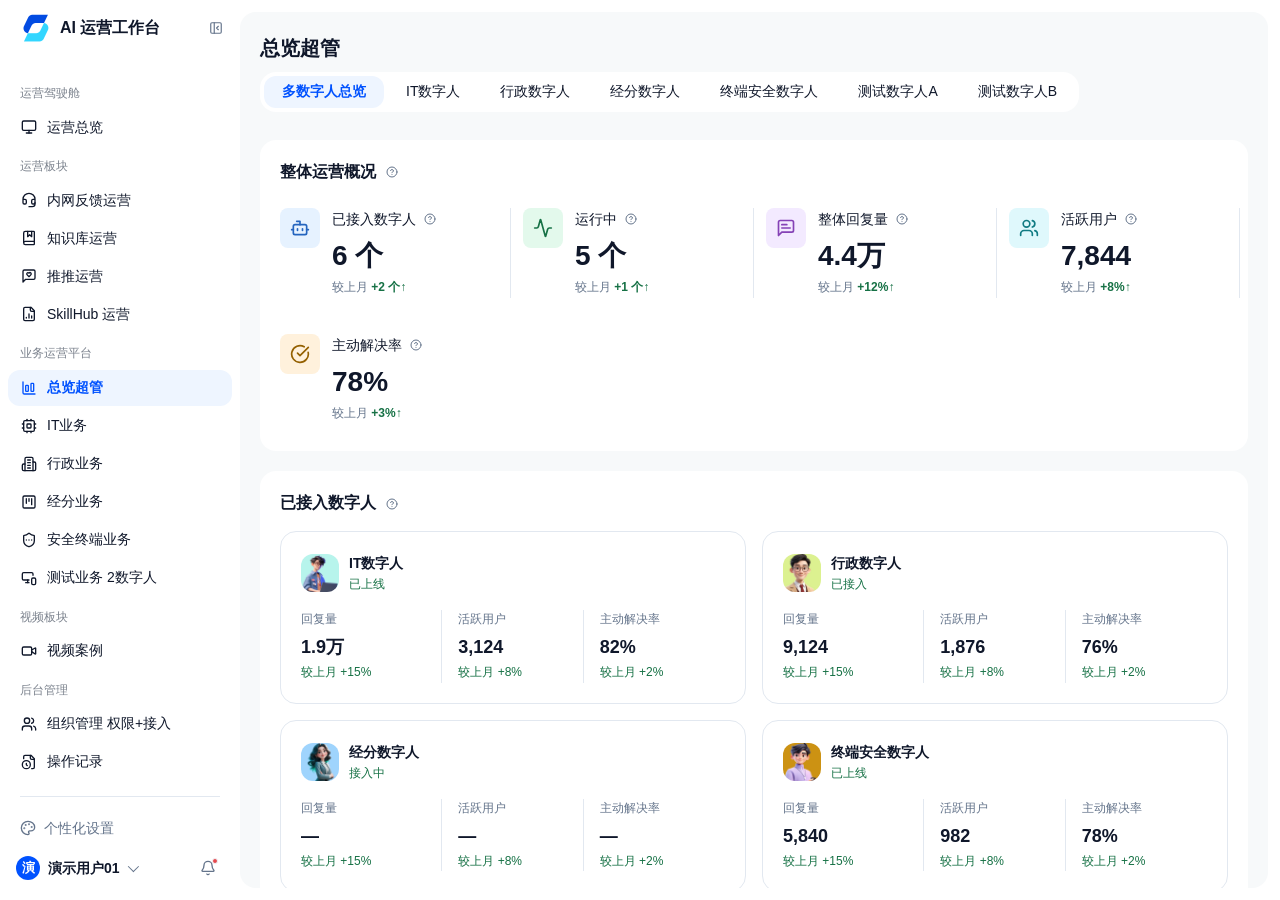
==== index.html @ 45ab61c3 "Refine bot tab spacing" ====
<!DOCTYPE html>
<html lang="zh-CN">
<head>
<meta charset="UTF-8">
<meta name="viewport" content="width=device-width, initial-scale=1.0">
<link rel="icon" href="data:,">
<script src="./personalization-state.js?v=20260917-public-defaults-v2"></script>
<title>数字人运营平台 · 业务开放版原型 v3</title>
<script src="./chart.umd.min.js"></script>

<style>
:root{
  --bg:#f5f7fb; --surface:#ffffff; --surface-soft:#f8fafc; --table-header-bg:#f1f5f9;
  --border:#e7ebf2; --border-strong:#d3dae6;
  --text:#0f1c33; --muted:#57647c; --faint:#93a0b4;
  --blue:#1f5fe8; --blue-deep:#174fd1; --blue-soft:#e9effd;
  --green:#0e8f58; --bad:#c93030; --amber:#c77d0a;
  --new:#7c3aed; --new-soft:#f1ebfd;
  --grad:linear-gradient(135deg,#1f5fe8 0%,#7c3aed 100%);
  --grad-deep:linear-gradient(135deg,#174fd1 0%,#682fd4 100%);
  --shadow:0 1px 2px rgba(15,28,51,.04),0 6px 20px rgba(15,28,51,.06),0 18px 44px -14px rgba(15,28,51,.10);
  --shadow-soft:0 1px 2px rgba(15,28,51,.03),0 3px 12px rgba(15,28,51,.05);
}
*{box-sizing:border-box;margin:0;padding:0}
body{background:linear-gradient(180deg,#f8fafd 0%,var(--bg) 240px);background-attachment:fixed;color:var(--text);font-family:Inter,"PingFang SC","Microsoft YaHei",system-ui,sans-serif;font-size:15px;-webkit-font-smoothing:antialiased;text-rendering:optimizeLegibility}
.wrap{display:grid;grid-template-columns:236px 1fr;gap:14px;height:100vh;padding:14px;overflow:hidden}
.col-left{display:flex;flex-direction:column;gap:12px;height:100%;overflow-y:auto}
.col-main{height:100%;overflow-y:auto;padding-right:4px}
.main-shell{min-height:100%;background:#fff;padding:12px}

/* 品牌 */
.brand{height:36px;display:flex;align-items:center;gap:10px;padding:0 12px;background:var(--surface);border:1px solid var(--border);border-radius:10px;box-shadow:var(--shadow-soft)}
.logo{width:32px;height:32px;border:0;border-radius:0;background:transparent;color:inherit;display:flex;align-items:center;justify-content:center;font-weight:800;font-size:16px;flex:none;box-shadow:none}
.logo img{display:block;width:28px;height:28px;object-fit:contain;border-radius:0}
.brand b{display:block;font-size:18px;letter-spacing:-0.01em}
.brand span{display:block;font-size:13px;color:var(--muted)}
.badge{display:inline-block;margin-left:8px;font-size:11px;padding:2px 8px;border-radius:20px;background:var(--blue-soft);color:var(--blue);font-weight:700;vertical-align:2px}
.badge.new{background:var(--new-soft);color:var(--new)}

/* 当前用户条 */
.user-box{background:var(--surface);border:1px solid var(--border);border-radius:16px;padding:12px 16px;box-shadow:var(--shadow-soft)}
.user-box .lb{font-size:12px;color:var(--muted);letter-spacing:.06em;margin-bottom:6px;font-weight:700}
.user-line{display:flex;align-items:center;gap:8px}
.u-avatar{width:30px;height:30px;border-radius:50%;background:var(--blue);color:#fff;display:flex;align-items:center;justify-content:center;font-size:13px;font-weight:700;flex:none}
.u-name{font-weight:700;font-size:14px}
.u-role{font-size:11px;color:var(--muted)}
.btn{display:inline-flex;align-items:center;justify-content:center;padding:7px 14px;border:1px solid var(--border-strong);border-radius:9px;background:var(--surface);color:var(--text);font-family:inherit;font-size:13px;cursor:pointer;transition:.15s;gap:6px;box-shadow:0 1px 2px rgba(15,28,51,.03)}
.btn:hover{border-color:var(--blue);color:var(--blue);box-shadow:0 2px 6px rgba(31,95,232,.10)}
.btn.primary{background:var(--grad);border-color:transparent;color:#fff;box-shadow:0 2px 8px rgba(31,95,232,.28)}
.btn.primary:hover{background:var(--grad-deep);color:#fff;box-shadow:0 4px 14px rgba(31,95,232,.35);transform:translateY(-1px)}
.btn.primary > svg,.btn.newbtn > svg{width:14px;height:14px;stroke-width:2;flex:none}
.btn.sm{padding:4px 10px;font-size:12px}
.btn.ghost{border-style:dashed}
.btn.newbtn{background:var(--new);border-color:var(--new);color:#fff;box-shadow:0 2px 8px rgba(124,58,237,.25)}
.btn.newbtn:hover{background:#682fd4;color:#fff;box-shadow:0 4px 14px rgba(124,58,237,.32);transform:translateY(-1px)}
.seg{display:inline-flex;border:1px solid var(--border-strong);border-radius:8px;overflow:hidden}
.seg .seg-btn{padding:6px 14px;border:none;background:var(--surface);color:var(--muted);font-size:13px;cursor:pointer;border-right:1px solid var(--border-strong)}
.seg .seg-btn:last-child{border-right:none}
.seg .seg-btn.active{background:var(--blue);color:#fff;font-weight:600}

/* 导航 */
.nav-panel{flex:1;background:var(--surface);border:1px solid var(--border);border-radius:16px;padding:8px;box-shadow:var(--shadow-soft)}
.nav-sec{font-size:12px;font-weight:700;letter-spacing:.08em;color:var(--muted);margin:12px 0 6px;padding:0 12px;display:flex;align-items:center;justify-content:space-between}
.nav-sec .old-tag{font-size:10px;color:var(--faint);font-weight:400}
.nav-item{display:flex;align-items:center;gap:10px;padding:9px 12px;border:1px solid transparent;border-radius:10px;cursor:pointer;font-family:inherit;color:var(--text);font-size:14px;transition:.15s;width:100%;text-align:left;background:transparent;position:relative}
.nav-item:hover{border-color:var(--blue);background:var(--surface-soft)}
.nav-item.active{background:var(--blue-soft);border-color:var(--blue);color:var(--blue);font-weight:700;box-shadow:inset 0 0 0 1px rgba(31,95,232,.12)}
.nav-item.active::before{content:'';position:absolute;left:-1px;top:8px;bottom:8px;width:3px;border-radius:3px;background:var(--grad)}
.nav-item .dot{width:8px;height:8px;border-radius:50%;background:var(--border-strong);flex:none}
.nav-item.active .dot{background:var(--blue)}
.nav-item.new-item{color:var(--new)}
.nav-item.new-item .dot{background:var(--new-soft);border:1.5px solid var(--new)}
.nav-item.new-item.active{background:var(--new-soft);border-color:var(--new);color:var(--new)}
.nav-item.new-item.active .dot{background:var(--new)}
.nav-item.hidden{display:none}

/* 顶部条 */
.topbar{display:flex;align-items:center;justify-content:space-between;margin-bottom:14px;gap:12px}
.topbar .crumbs{font-size:13px;color:var(--muted)}
.pill{font-size:11px;padding:2px 10px;border-radius:20px;font-weight:700}
.pill.on{background:var(--blue-soft);color:var(--blue)}
.pill.warn{background:#fdf1e0;color:var(--amber)}
.pill.new{background:var(--new-soft);color:var(--new)}

/* 卡片 */
.card{background:var(--surface);border:1px solid var(--border);border-radius:16px;padding:16px;box-shadow:var(--shadow-soft);margin-bottom:14px}
.card-title{display:flex;justify-content:space-between;align-items:center;font-size:16px;font-weight:700;margin-bottom:12px}
.bot-config-title{display:block;margin-bottom:12px}
.bot-config-toolbar{display:flex;align-items:center;gap:16px;margin-bottom:16px}
.bot-config-filters{display:flex;align-items:center;gap:8px;flex-wrap:wrap;min-width:0}
.bot-config-filters input{flex:0 0 240px;width:240px;min-width:240px}
.bot-config-actions{display:flex;align-items:center;justify-content:flex-end;margin-left:auto;flex:none}
.org-actions{display:flex;gap:16px;align-items:center;margin-left:auto}
.org-toolbar{display:flex;justify-content:space-between;gap:16px;margin-bottom:12px;flex-wrap:wrap;align-items:center}
.org-filters{display:flex;justify-content:flex-start;gap:8px;flex-wrap:wrap;align-items:center}
.modal.org-batch-modal{width:480px !important;height:360px;max-height:360px;max-width:calc(100vw - 24px);box-sizing:border-box}
.card-title .hint{font-size:12px;color:var(--faint);font-weight:400}
.grid{display:grid;gap:14px}
.grid-4{grid-template-columns:repeat(4,1fr)}
.grid-2{grid-template-columns:repeat(2,1fr)}
.grid-3{grid-template-columns:repeat(3,1fr)}
.grid-5{grid-template-columns:repeat(5,1fr)}
@media(max-width:1200px){.grid-4{grid-template-columns:repeat(2,1fr)}.grid-3{grid-template-columns:repeat(2,1fr)}.grid-5{grid-template-columns:repeat(3,1fr)}}

/* KPI */
.kpi{background:var(--surface);border:1px solid var(--border);border-radius:16px;padding:16px;box-shadow:var(--shadow-soft);cursor:pointer;transition:.18s}
.kpi:hover{border-color:var(--blue);transform:translateY(-2px);box-shadow:var(--shadow)}
.kpi .k-label{font-size:13px;color:var(--muted)}
.kpi .k-value{font-size:28px;font-weight:800;margin:6px 0 2px;letter-spacing:-0.02em;font-variant-numeric:tabular-nums}
.kpi .k-sub{font-size:12px;color:var(--faint)}
/* 信息提示图标：解释性语句收进小图标，悬停显示 tooltip */
.info-ic{display:inline-flex;align-items:center;justify-content:center;width:14px;height:14px;border-radius:50%;background:#c3ccdb;color:#fff;font-size:10px;font-weight:800;cursor:help;position:relative;margin-left:5px;vertical-align:1.5px;flex:none;font-family:inherit;line-height:1}
.info-ic:hover{background:var(--blue)}
.info-ic:hover::after{content:attr(data-tip);position:absolute;left:50%;bottom:calc(100% + 7px);transform:translateX(-50%);background:#101c33;color:#fff;font-size:12px;font-weight:400;line-height:1.55;padding:7px 11px;border-radius:8px;width:max-content;max-width:min(340px,calc(100vw - 48px));white-space:normal;overflow-wrap:break-word;z-index:60;box-shadow:0 6px 20px rgba(15,28,51,.28);text-align:left}
.info-ic:hover::before{content:'';position:absolute;left:50%;bottom:calc(100% + 3px);transform:translateX(-50%);border:5px solid transparent;border-top-color:#101c33;z-index:60}
/* 长文本 tooltip（如知识回流）：从图标左边缘向右展开，避免居中时左侧溢出被裁 */
.info-ic.tip-left:hover::after{left:0;transform:none}
.info-ic.tip-left:hover::before{left:14px;transform:none}
.k-value.blue{color:var(--blue)} .k-value.green{color:var(--green)} .k-value.bad{color:var(--bad)} .k-value.amber{color:var(--amber)} .k-value.purple{color:#7c3aed}
/* 核心 KPI 面板（重点层）：浅蓝渐变底，与次级白卡形成主次对比 */
.kpi-panel .kpi{background:linear-gradient(180deg,#f6f8ff 0%,#edf1fb 100%);border-color:#dbe3f4}
.kpi-panel .kpi:hover{border-color:var(--blue)}
.kpi-panel .k-value{font-size:30px}

/* 数字人选择 */
.bot-bar{background:linear-gradient(135deg,#1b3f9c 0%,#3d2d8f 55%,#5b2a8f 100%);border:none;box-shadow:0 8px 24px rgba(31,60,160,.28)}
.bot-bar .bot-tab{background:rgba(255,255,255,.13);border-color:rgba(255,255,255,.26);color:#fff}
.bot-bar .bot-tab:hover{border-color:#fff;background:rgba(255,255,255,.22)}
.bot-bar .bot-tab.active{background:#fff;border-color:#fff;color:var(--new);box-shadow:0 4px 14px rgba(0,0,0,.18)}
.bot-bar .bot-tab .st{color:rgba(255,255,255,.78)}
.bot-bar .bot-tab.active .st{color:var(--faint)}
.bot-tabs{display:flex;gap:8px;flex-wrap:wrap}
.bot-tab{padding:8px 18px;border:1px solid var(--border);border-radius:10px;background:var(--surface);cursor:pointer;font-family:inherit;font-size:14px;color:var(--text);transition:.12s;display:flex;align-items:center;gap:8px}
.bot-tab:hover{border-color:var(--blue)}
.bot-tab.active{background:var(--new-soft);border-color:var(--new);color:var(--new);font-weight:700}
.bot-tab .st{font-size:10px;color:var(--faint);font-weight:400}
.bot-tab.active .st{color:var(--new)}
.bot-tab.disabled{opacity:.5;cursor:not-allowed}

/* 页内 Tab */
.inner-tabs{display:flex;gap:6px;background:var(--surface);border:1px solid var(--border);border-radius:14px;padding:5px;box-shadow:0 2px 12px rgba(15,28,51,.08);margin-bottom:14px;width:fit-content}
.inner-tab{padding:10px 24px;border:none;border-radius:10px;background:transparent;cursor:pointer;font-family:inherit;font-size:15px;font-weight:600;color:var(--muted);transition:.15s;display:flex;align-items:center;gap:7px}
.inner-tab:hover{color:var(--blue);background:var(--blue-soft)}
.inner-tab.active{background:var(--grad);color:#fff;font-weight:700;box-shadow:0 3px 10px rgba(31,95,232,.3)}

/* bot 卡片（总览） */
.bot-card{background:var(--surface);border:1px solid var(--border);border-radius:16px;padding:16px;box-shadow:var(--shadow-soft);cursor:pointer;transition:.18s;position:relative}
.bot-card:hover{border-color:var(--blue);transform:translateY(-2px);box-shadow:var(--shadow)}
.bot-card.active{border-color:var(--blue);background:var(--blue-soft)}
.bot-card .b-head{display:flex;align-items:center;gap:10px;margin-bottom:10px}
.bot-ico{width:38px;height:38px;border-radius:10px;color:#fff;display:flex;align-items:center;justify-content:center;font-weight:800;font-size:16px;flex:none}
.bot-card .b-name{font-weight:700;font-size:15px}
.bot-card .b-status{font-size:11px;color:var(--green)}
.bot-card .b-row{display:flex;justify-content:space-between;font-size:13px;color:var(--muted);margin-top:4px}
.bot-card .b-row b{color:var(--text)}
.tag{font-size:11px;padding:2px 8px;border-radius:20px;background:var(--surface-soft);border:1px solid var(--border);color:var(--muted)}
.tag.blue{background:var(--blue-soft);color:var(--blue);border-color:transparent}
.tag.green{background:#e6f6ee;color:var(--green);border-color:transparent}
.tag.warn{background:#fdf1e0;color:var(--amber);border-color:transparent}

/* 表格 */
table{width:100%;border-collapse:collapse;font-size:13px;font-variant-numeric:tabular-nums}
th{text-align:left;padding:9px 10px;color:var(--muted);font-weight:600;border-bottom:1px solid var(--border);white-space:nowrap;background:var(--table-header-bg,var(--surface-soft))}
td{padding:9px 10px;border-bottom:1px solid var(--border)}
tr:hover td{background:var(--surface-soft)}
.lib-selected{background:var(--blue-soft)!important}
.lib-selected td{background:var(--blue-soft)!important}
.mono{font-family:ui-monospace,Consolas,monospace}

/* 控件 */
select,input[type=text]{padding:7px 10px;border:1px solid var(--border-strong);border-radius:8px;font-family:inherit;font-size:13px;background:var(--surface);color:var(--text)}
.chart-box{position:relative;height:280px}
.chart-box.h220{height:220px}
.chart-box canvas{max-width:100%!important}
/* 总览页图表卡：等高 + 图表填满，避免与列表卡并排时下方留白 */
#itab-bot-overview .grid-2 > .card{display:flex;flex-direction:column}
#itab-bot-overview .grid-2 > .card .chart-box{flex:1;height:auto;min-height:200px}
.hint-text{font-size:12px;color:var(--faint);margin-top:6px}

/* 弹窗 */
.modal-mask{position:fixed;inset:0;background:rgba(15,30,56,.45);z-index:100;display:none;align-items:center;justify-content:center}
.modal-mask.show{display:flex}
.modal{background:var(--surface);border-radius:16px;width:640px;max-width:92vw;max-height:86vh;overflow-y:auto;box-shadow:0 8px 24px rgba(15,28,51,.12),0 28px 64px -12px rgba(15,28,51,.28)}
.modal .m-head{display:flex;justify-content:space-between;align-items:center;padding:16px 20px;border-bottom:1px solid var(--border);position:sticky;top:0;background:var(--surface)}
.modal .m-body{padding:20px}
.xbtn{border:none;background:none;font-size:20px;cursor:pointer;color:var(--muted);font-family:inherit}
/* 滚动条 */
::-webkit-scrollbar{width:8px;height:8px}
::-webkit-scrollbar-thumb{background:#c9d2e0;border-radius:8px;border:2px solid transparent;background-clip:content-box}
::-webkit-scrollbar-thumb:hover{background:#aeb9cc;background-clip:content-box;border:2px solid transparent}
::-webkit-scrollbar-track{background:transparent}
.flow{display:flex;align-items:center;gap:10px;margin:12px 0}
.flow .step{flex:1;text-align:center;border:1px solid var(--border);border-radius:10px;padding:10px;font-size:12px;color:var(--muted);background:var(--surface-soft)}
.flow .step.done{border-color:var(--green);color:var(--green);background:#e6f6ee;font-weight:700}
.flow .arrow{color:var(--faint)}
.masked{color:var(--faint);background:repeating-linear-gradient(45deg,transparent,transparent 4px,var(--surface-soft) 4px,var(--surface-soft) 8px);border-radius:4px}

.page{display:none}
.page.active{display:block}
.itab-page{display:none}
.itab-page.active{display:block}
.notice{border:1px dashed var(--blue);background:var(--blue-soft);border-radius:10px;padding:10px 14px;font-size:13px;color:var(--blue);margin-bottom:14px}
.notice.amber{border-color:var(--amber);background:#fdf1e0;color:var(--amber)}
.notice.new{border-color:var(--new);background:var(--new-soft);color:var(--new)}

/* 老页面占位 */
.legacy-card{background:var(--surface);border:1px solid var(--border);border-radius:16px;padding:40px;text-align:center;color:var(--muted);box-shadow:var(--shadow-soft)}
.legacy-card .big{font-size:22px;font-weight:700;color:var(--text);margin-bottom:8px}
</style>
<style>
/* 用户入口保持单行：头像 + 名称/下拉箭头 + 消息入口。 */
.user-box { cursor:pointer; padding:10px 12px; }
.user-box:focus-visible { outline:2px solid var(--blue); outline-offset:2px; }
.user-line { min-height:32px; }
.user-line > div:nth-child(2) { min-width:0; flex:1; }
.u-name { overflow:hidden; text-overflow:ellipsis; white-space:nowrap; display:flex; align-items:center; gap:8px; }
.user-chevron { width:8px; height:8px; border-right:1.5px solid var(--muted); border-bottom:1.5px solid var(--muted); transform:rotate(45deg) translateY(-2px); flex:none; margin-right:2px; }
.user-box:hover .user-chevron { border-color:var(--blue); }
.user-message { position:relative; display:inline-flex; align-items:center; justify-content:center; width:32px; height:32px; flex:none; color:var(--muted); cursor:pointer; border-radius:var(--ui-control-radius); }
.user-message svg { width:16px; height:16px; }
.user-message:hover { color:var(--blue); }
.user-message .unread-dot { position:absolute; top:6px; right:6px; width:6px; height:6px; border-radius:50%; background:#e5484d; border:1.5px solid var(--surface); }
.u-role,.user-box .lb { display:none; }
</style>
<link rel="stylesheet" href="./ui-typography.css?v=20260917-card-subtitle-ellipsis">
<link rel="stylesheet" href="./workbench.css?v=20260925-bot-tabs-spacing">
<link rel="stylesheet" href="./personalization.css?v=20260925-feedback-white">
<link rel="stylesheet" href="./personalization-factory.css?v=20260917-modal-header">
<link rel="stylesheet" href="./knowledge-reflow.css?v=20260917-reflow-columns">
<link rel="stylesheet" href="./controls.css?v=20260917-reflow-form-spacing">
</head>
<body>
<div class="wrap">
  <input class="mobile-nav-toggle" type="checkbox" id="mobileNavToggle" aria-label="展开或收起导航">
  <label class="mobile-nav-label" for="mobileNavToggle">导航与账号 <span aria-hidden="true">⌄</span></label>
  <!-- ======= 左侧栏（= 现有工作台导航 + 新增数字人运营平台入口） ======= -->
  <div class="col-left">
    <div class="brand">
      <div class="logo"><img src="./brand-logo.png" alt="数 AI 运营工作台"></div>
      <div><b>AI 运营工作台</b></div>
    </div>

    <div class="nav-panel">
      <div class="nav-sec">运营驾驶舱</div>
      <button class="nav-item legacy-item" data-page="legacy-overview" data-icon="Monitor"><span class="nav-icon" aria-hidden="true"></span>运营总览</button>

      <div class="nav-sec">运营板块</div>
      <button class="nav-item legacy-item" data-page="legacy-feedback" data-icon="ChatDotRound"><span class="nav-icon" aria-hidden="true"></span>内网反馈运营</button>
      <button class="nav-item legacy-item" data-page="legacy-knowledge" data-icon="Collection"><span class="nav-icon" aria-hidden="true"></span>知识库运营</button>
      <button class="nav-item legacy-item" data-page="legacy-tuitui" data-icon="ChatLineRound"><span class="nav-icon" aria-hidden="true"></span>推推运营</button>
      <button class="nav-item legacy-item" data-page="legacy-skillhub" data-icon="Grid"><span class="nav-icon" aria-hidden="true"></span>SkillHub 运营</button>

      <div class="nav-sec" style="margin-top:14px">业务运营平台</div>
      <button class="nav-item new-item admin-item" data-page="bot-platform" data-entry="overview" data-icon="DataAnalysis"><span class="nav-icon" aria-hidden="true"></span>总览超管</button>
      <button class="nav-item new-item biz-item" data-page="bot-platform" data-entry="it" data-icon="Cpu"><span class="nav-icon" aria-hidden="true"></span>IT业务</button>
      <button class="nav-item new-item biz-item" data-page="bot-platform" data-entry="admin" data-icon="OfficeBuilding"><span class="nav-icon" aria-hidden="true"></span>行政业务</button>
      <button class="nav-item new-item biz-item" data-page="bot-platform" data-entry="jingfen" data-icon="TrendCharts"><span class="nav-icon" aria-hidden="true"></span>经分业务</button>
      <button class="nav-item new-item biz-item" data-page="bot-platform" data-entry="security" data-icon="Lock"><span class="nav-icon" aria-hidden="true"></span>安全终端业务</button>
      <button class="nav-item new-item biz-item" data-page="bot-platform" data-entry="test" data-icon="Operation"><span class="nav-icon" aria-hidden="true"></span>测试业务 <span class="pill warn" style="margin-left:auto">2数字人</span></button>

      <div class="nav-sec" style="margin-top:14px">视频板块</div>
      <button class="nav-item legacy-item" data-page="legacy-video" data-icon="VideoCamera"><span class="nav-icon" aria-hidden="true"></span>视频案例</button>

      <div class="nav-sec" style="margin-top:14px">后台管理</div>
      <button class="nav-item legacy-item admin-item" data-page="legacy-org" data-icon="User"><span class="nav-icon" aria-hidden="true"></span>组织管理 <span class="pill new" style="margin-left:auto">权限+接入</span></button>
      <button class="nav-item legacy-item admin-item" data-page="legacy-opslog" data-icon="Document"><span class="nav-icon" aria-hidden="true"></span>操作记录</button>
    </div>

    <div class="user-box" role="button" tabindex="0" aria-label="切换模拟用户" onclick="openUserModal()" onkeydown="if(event.key==='Enter'||event.key===' ')openUserModal()">
      <div class="user-line">
        <div class="u-avatar" id="uAvatar">演</div>
        <div>
          <div class="u-name" id="uName">演示用户01 <span class="user-chevron" aria-hidden="true"></span></div>
        </div>
        <span class="user-message" role="button" tabindex="0" aria-label="消息中心" title="消息中心" onclick="event.stopPropagation();openMessageCenter()" onkeydown="if(event.key==='Enter'||event.key===' '){event.preventDefault();event.stopPropagation();openMessageCenter()}">
          <i data-lucide="bell" aria-hidden="true"></i><span class="unread-dot" aria-label="有未读消息"></span>
        </span>
      </div>
    </div>
  </div>

  <!-- ======= 主区 ======= -->
  <div class="col-main">
    <div class="main-shell">
    <div class="bot-header-zone">
    <div class="topbar">
      <div class="crumbs" id="crumbs">数字人运营平台</div><span id="crumbBotTag" class="bot-status-tag" hidden></span>
    </div>
    <div class="page-context-switcher">
      <div class="card bot-bar" style="padding:14px 16px">
        <div class="bot-tabs" id="botTabs"></div>
      </div>
      <div class="inner-tabs" id="innerTabs">
        <button class="inner-tab active" data-itab="bot-dash">📊 运营看板</button>
        <button class="inner-tab" data-itab="bot-qa">🔄 问题记录与知识回流</button>
        <button class="inner-tab" data-itab="bot-groups">💬 群聊与频道运营</button>
        <button class="inner-tab" data-itab="bot-seaf">🔭 Seaf 运营观测 <span class="badge new" style="margin-left:4px">新增</span></button>
      </div>
    </div>
    </div>

    <!-- ══════════ 老页面占位（现有功能，不改动） ══════════ -->
    <div class="page" id="page-legacy-overview">
      <div class="legacy-card"><div class="construction-content"><img src="./construction-placeholder.png" width="160" height="160" alt="" class="construction-image"><div class="big">内容建设中</div><p>此页面为现有运营工作台功能，保持不变。原型仅演示「数字人运营平台」新增板块及其与现有平台的融合。</p></div></div>
    </div>
    <div class="page" id="page-legacy-feedback">
      <div class="legacy-card"><div class="construction-content"><img src="./construction-placeholder.png" width="160" height="160" alt="" class="construction-image"><div class="big">内容建设中</div><p>内网反馈运营（现有功能）保持不变。进入「数字人运营平台」查看新增板块。</p></div></div>
    </div>
    <div class="page" id="page-legacy-knowledge">
      <div class="legacy-card"><div class="construction-content"><img src="./construction-placeholder.png" width="160" height="160" alt="" class="construction-image"><div class="big">内容建设中</div><p>知识库运营（现有功能）保持不变。进入「数字人运营平台」查看新增板块。</p></div></div>
    </div>
    <div class="page" id="page-legacy-tuitui">
      <div class="legacy-card"><div class="construction-content"><img src="./construction-placeholder.png" width="160" height="160" alt="" class="construction-image"><div class="big">内容建设中</div><p>推推运营（现有功能）保持不变。进入「数字人运营平台」查看新增板块。</p></div></div>
    </div>
    <div class="page" id="page-legacy-skillhub">
      <div class="legacy-card"><div class="construction-content"><img src="./construction-placeholder.png" width="160" height="160" alt="" class="construction-image"><div class="big">内容建设中</div><p>SkillHub 运营（现有功能）保持不变。进入「数字人运营平台」查看新增板块。</p></div></div>
    </div>
    <div class="page" id="page-legacy-video">
      <div class="legacy-card"><div class="construction-content"><img src="./construction-placeholder.png" width="160" height="160" alt="" class="construction-image"><div class="big">内容建设中</div><p>视频案例（现有功能）保持不变。进入「数字人运营平台」查看新增板块。</p></div></div>
    </div>
    <!-- ══════════ 组织管理（组织架构同步 + 角色权限；业务运营平台权限融入此处） ══════════ -->
    <div class="page" id="page-legacy-org">
      <div class="card">
        <div class="card-title">组织架构与权限</div>
        <div class="org-toolbar">
          <span class="org-filters">
            <input type="text" id="orgSearch" placeholder="搜索姓名、账号、部门…" style="flex:1;min-width:200px" oninput="renderOrg(true)">
            <span class="org-dept-select-wrap"><select id="orgDeptFilter" onchange="renderOrg(true)"></select><i data-lucide="chevron-down" aria-hidden="true"></i></span>
            <span class="org-dept-select-wrap"><select id="orgRoleFilter" onchange="renderOrg(true)">
              <option value="">全部角色</option>
              <option value="super_admin">超级管理员</option>
              <option value="admin">管理员</option>
              <option value="accessible">可访问</option>
              <option value="user">普通用户</option>
            </select><i data-lucide="chevron-down" aria-hidden="true"></i></span>
          </span>
          <span class="org-actions"><button class="btn sm" onclick="openGrantBatchModal()">批量授予</button><button class="btn primary sm" onclick="syncOrg()">同步组织架构</button></span>
        </div>
        <div class="org-table-scroll ui-table-scroll" role="region" aria-label="组织架构与权限表格">
        <table class="org-table">
          <thead><tr>
            <th style="width:48px"><input type="checkbox" id="orgSelAll" aria-label="全选当前页成员" onchange="toggleOrgAll(this)"></th>
            <th>姓名</th><th>账号</th><th>部门</th><th>部门路径</th><th>角色</th>
            <th style="min-width:280px">业务运营平台权限（业务 → 数字人 → 功能模块）</th><th>操作</th>
          </tr></thead>
          <tbody id="orgTable"></tbody>
        </table>
        </div>
        <nav class="org-pagination" aria-label="组织成员分页">
          <span id="orgPageSummary" aria-live="polite"></span>
          <div class="org-pagination-controls">
            <label for="orgPageSize">每页条数</label>
            <span class="org-dept-select-wrap"><select id="orgPageSize" onchange="changeOrgPageSize(this.value)">
              <option value="10">10</option><option value="20">20</option><option value="30">30</option><option value="40">40</option><option value="50">50</option><option value="custom">自定义</option>
            </select><i data-lucide="chevron-down" aria-hidden="true"></i></span>
            <input id="orgCustomPageSize" type="text" inputmode="numeric" aria-label="自定义每页条数" value="10" hidden onchange="setOrgPageSize(this.value)" onkeydown="if(event.key==='Enter')this.blur()">
            <button id="orgPrevPage" class="btn sm" title="上一页" aria-label="上一页" onclick="goOrgPage(orgPage-1)"><i data-lucide="chevron-left" aria-hidden="true"></i></button>
            <input id="orgPageNumber" type="text" inputmode="numeric" aria-label="当前页码" value="1" onchange="goOrgPage(this.value)" onkeydown="if(event.key==='Enter')this.blur()">
            <span id="orgPageTotal"></span>
            <button id="orgNextPage" class="btn sm" title="下一页" aria-label="下一页" onclick="goOrgPage(orgPage+1)"><i data-lucide="chevron-right" aria-hidden="true"></i></button>
          </div>
        </nav>
        <div class="hint-text">组织架构从组织系统同步；角色 4 档：<b>普通用户</b> / <b>可访问</b> / <b>管理员</b> / <b>超级管理员</b>。业务运营平台权限已融入本页：点「设置权限」配置 ① 可访问业务 → ② 数字人 → ③ 功能模块（运营看板 / 问题记录&amp;知识回流 / 群聊&amp;频道运营 / Seaf 运营观测）；超级管理员默认全部权限（内置）。</div>
      </div>

      <div class="card" style="margin-top:14px">
        <div class="card-title bot-config-title">数字人接入管理</div>
        <div class="bot-config-toolbar">
          <div class="bot-config-filters">
            <input type="text" id="botConfigSearch" placeholder="搜索数字人、所属业务…" oninput="renderConfig(true)">
            <span class="org-dept-select-wrap"><select id="botConfigStatus" onchange="renderConfig(true)">
              <option value="">全部状态</option>
              <option value="已上线">已上线</option>
              <option value="已接入">已接入</option>
              <option value="接入中">接入中</option>
            </select><i data-lucide="chevron-down" aria-hidden="true"></i></span>
          </div>
          <div class="bot-config-actions"><button class="btn primary sm" onclick="openBotModal()">接入新数字人</button></div>
        </div>
        <div class="ui-table-scroll" role="region" aria-label="数字人接入管理表格">
        <table class="ui-data-table has-actions">
          <thead><tr><th>数字人</th><th>所属业务</th><th data-column="compact">状态</th><th>同步频率</th><th>操作</th></tr></thead>
          <tbody id="cfgBotTable"></tbody>
        </table>
        </div>
        <nav class="org-pagination" aria-label="数字人接入管理分页">
          <span id="cfgPageSummary" aria-live="polite"></span>
          <div class="org-pagination-controls">
            <label for="cfgPageSize">每页条数</label>
            <span class="org-dept-select-wrap"><select id="cfgPageSize" onchange="changeConfigPageSize(this.value)">
              <option value="10">10</option><option value="20">20</option><option value="30">30</option><option value="40">40</option><option value="50">50</option><option value="custom">自定义</option>
            </select><i data-lucide="chevron-down" aria-hidden="true"></i></span>
            <input id="cfgCustomPageSize" type="text" inputmode="numeric" aria-label="自定义每页数字人条数" value="10" hidden onchange="setConfigPageSize(this.value)" onkeydown="if(event.key==='Enter')this.blur()">
            <button id="cfgPrevPage" class="btn sm" title="上一页" aria-label="上一页" onclick="goConfigPage(cfgPage-1)"><i data-lucide="chevron-left" aria-hidden="true"></i></button>
            <input id="cfgPageNumber" type="text" inputmode="numeric" aria-label="数字人列表当前页码" value="1" onchange="goConfigPage(this.value)" onkeydown="if(event.key==='Enter')this.blur()">
            <span id="cfgPageTotal"></span>
            <button id="cfgNextPage" class="btn sm" title="下一页" aria-label="下一页" onclick="goConfigPage(cfgPage+1)"><i data-lucide="chevron-right" aria-hidden="true"></i></button>
          </div>
        </nav>
        <div class="hint-text">通用配置：接入数字人时选择所属业务，配置完成后数字人出现在对应业务的「业务运营平台」入口下；数据源自动从该数字人拉取（无需单独配置数据源）。再在上方「组织架构与权限」中给用户授予角色并配置该数字人权限，用户登录后即可在对应业务下看到并运营。</div>
      </div>
    </div>
    <div class="page" id="page-legacy-opslog">
      <div class="legacy-card"><div class="construction-content"><img src="./construction-placeholder.png" width="160" height="160" alt="" class="construction-image"><div class="big">内容建设中</div><p>操作记录（现有功能）保持不变。</p></div></div>
    </div>

    <!-- ══════════ 数字人运营平台（新增板块） ══════════ -->
    <div class="page" id="page-bot-platform">
      <!-- 数字人选择与页内 Tab 已提升到标题下方的页面上下文容器。 -->

      <!-- 子页：多数字人总览 -->
      <div class="itab-page" id="itab-bot-overview">
        <div class="card">
          <div class="card-title">整体运营概况 <span class="info-ic" data-tip="全部已接入数字人合计 · 近 30 天口径">?</span></div>
          <div class="overview-kpi-grid" id="overviewKpis"></div>
        </div>
        <div class="card">
          <div class="card-title">已接入数字人 <span class="hint" id="botSubHint">点击卡片进入该数字人运营看板</span></div>
          <div class="grid digital-human-grid" id="botCards"></div>
        </div>
        <div class="grid grid-2">
          <div class="card"><div class="card-title">各数字人回复量对比 <span class="info-ic" data-tip="近 30 天">?</span></div><div class="chart-box h220"><canvas id="ovMsgChart"></canvas></div></div>
          <div class="card"><div class="card-title">各数字人活跃用户对比 <span class="info-ic" data-tip="近 30 天">?</span></div><div class="chart-box h220"><canvas id="ovUserChart"></canvas></div></div>
        </div>
        <div class="grid grid-2">
          <div class="card"><div class="card-title">各数字人回复量趋势 <span class="info-ic" data-tip="每色一条 = 一个数字人">?</span></div><div class="chart-box"><canvas id="ovMsgTrend"></canvas></div></div>
          <div class="card"><div class="card-title">活跃用户 / 会话数趋势（按数字人）</div><div class="chart-box"><canvas id="ovActTrend"></canvas></div></div>
        </div>
        <div class="grid grid-2">
          <div class="card"><div class="card-title">热门问题 TOP10 <span class="info-ic" data-tip="跨全部数字人">?</span></div><div id="ovHot" class="grid" style="gap:6px"></div></div>
          <div class="card"><div class="card-title">知识命中率对比 <span class="info-ic" data-tip="谁的知识库健康，谁的要补">?</span></div><div class="chart-box h220"><canvas id="ovChannel"></canvas></div></div>
        </div>
      </div>

      <!-- 子页：运营看板 -->
      <div class="itab-page" id="itab-bot-dash">
        <div class="grid grid-2 dash-toolbar" style="margin-bottom:14px">
          <div class="card dash-toolbar-card" style="margin:0">
            <div style="display:flex;gap:8px;align-items:center;flex-wrap:wrap">
              <span style="font-size:13px;color:var(--muted)">看板维度（可配置）：</span>
              <span class="dash-select-wrap" data-ui-select><select id="dashDim"><option value="day">按天</option><option value="week">按周</option><option value="month">按月</option></select></span>
              <span class="dash-select-wrap" data-ui-select><select id="dashRange"><option value="7d">近 7 天</option><option value="30d" selected>近 30 天</option><option value="90d">近 90 天</option><option value="all">累计</option></select></span>
            </div>
          </div>
          <div class="card dash-toolbar-card" style="margin:0">
            <div style="display:flex;gap:8px;align-items:center;flex-wrap:wrap">
              <span style="font-size:13px;color:var(--muted)">运营报告：</span>
              <button class="btn sm" onclick="openMetricModal()">指标口径说明</button>
              <button class="btn primary" onclick="openReportConfig()">生成运营报告</button>
            </div>
          </div>
        </div>
        <!-- KPI 区：第一行=数字人维度（5个）；第二行=左知识库维度 + 右推推维度 -->
        <div class="card">
          <div class="card-title" style="font-size:13px">数字人维度</div>
          <div class="grid grid-5 kpi-panel" id="dashKpis"></div>
        </div>
        <div class="grid grid-2" style="margin-top:14px">
          <div class="card" style="margin:0">
            <div class="card-title" style="font-size:13px">知识库维度</div>
            <div class="grid grid-3" id="dashKbKpis"></div>
          </div>
          <div class="card" style="margin:0">
            <div class="card-title" style="font-size:13px">推推维度</div>
            <div class="grid grid-3" id="dashTtKpis"></div>
          </div>
        </div>
        <div class="grid grid-2">
          <div class="card"><div class="card-title">回复量趋势 <span class="info-ic" data-tip="= 数字人实际回复条数 · 点击数据点可下钻当日问答明细">?</span></div><div class="chart-box"><canvas id="dashMsgTrend"></canvas></div></div>
          <div class="card"><div class="card-title">活跃用户 / 会话数趋势</div><div class="chart-box"><canvas id="dashActTrend"></canvas></div></div>
        </div>
        <div class="grid grid-2">
          <div class="card"><div class="card-title">热门问题 TOP10 <span class="info-ic" data-tip="点击问题跳转到问题记录">?</span></div><div id="dashHot" class="grid" style="gap:6px"></div></div>
          <div class="card"><div class="card-title">问题分类分布 <span class="info-ic" data-tip="哪类问题最多 → 优先补哪块知识">?</span></div><div class="chart-box h220"><canvas id="dashChannel"></canvas></div></div>
        </div>
      </div>

      <!-- 子页：问题记录 & 知识回流 -->
      <div class="itab-page" id="itab-bot-qa">
        <!-- 全局时间维度筛选（作用于整个问题记录&知识回流板块：知识库总览 KPI + 对接知识库） -->
        <div class="card module-toolbar" style="display:flex;gap:8px;align-items:center;flex-wrap:wrap">
          <span class="org-dept-select-wrap"><select id="qaDim"><option value="day">按天</option><option value="week">按周</option><option value="month">按月</option></select><i data-lucide="chevron-down" aria-hidden="true"></i></span>
          <span class="org-dept-select-wrap"><select id="qaRange"><option value="7">近 7 天</option><option value="30" selected>近 30 天</option><option value="90">近 90 天</option><option value="all">累计</option></select><i data-lucide="chevron-down" aria-hidden="true"></i></span>
        </div>

        <!-- ① 知识库总览：KPI（数据均来自 AI 知识库数据库，可直接拉取） -->
        <div class="card">
          <div class="card-title">知识库总览 <span class="info-ic" data-tip="数据来自 AI 知识库数据库 · 覆盖当前数字人对接的全部知识库 · 问答量/用户量随上方时间维度联动">?</span></div>
          <div class="grid grid-5 kpi-panel" id="kbHealth"></div>
        </div>

        <!-- ② 对接知识库：块状卡片（与「已接入数字人」一致；已加入的纯展示，点击无动作） -->
        <div class="card" style="margin-top:14px">
          <div class="card-title">对接知识库 <span class="info-ic" data-tip="已加入运营工作台 · 点击「＋ 添加知识库」从你有权限的库中选择加入">?</span></div>
          <div class="grid grid-5" id="kbLibCards"></div>
        </div>

        <!-- ③ 知识回流：处理 → 待同步 → 已回流知识 -->
        <div class="card rf-section">
          <div class="card-title rf-heading">知识回流
            <span class="info-ic tip-left" data-tip="处理问题并选择目标知识库，确认后进入待同步表；勾选同步后入库。已回流知识修改后需再次同步。">?</span>
            <button class="btn sm" onclick="openReflowed()"><i data-lucide="book-open" aria-hidden="true"></i>已回流知识 <span id="reflowedCount">0</span></button>
          </div>
          <div class="rf-columns">
            <section class="rf-column">
              <div class="rf-toolbar"><h3>① 未命中问题</h3><select id="missSrcSel" aria-label="未命中问题来源" onchange="renderMissQa()"></select></div>
              <div id="missQa"></div>
            </section>
            <section class="rf-column">
              <div class="rf-toolbar"><h3>② 待同步表</h3>
                <label class="rf-select"><input type="checkbox" id="reflowSelAll" onchange="togglePendingAll(this)">全选</label>
                <button id="syncPendingButton" class="btn primary sm" onclick="syncPending()" disabled>同步到知识库 <span id="reflowSelCount">0</span></button>
              </div>
              <div id="pendingList"></div>
            </section>
          </div>
          <div id="reflowStatus" role="status" aria-live="polite"></div>
        </div>

        <!-- ④ 历史问答检索（命中状态可准确判断） -->
        <div class="card" style="margin-top:14px">
          <div class="card-title">历史问答检索 <span class="info-ic" data-tip="「命中」= 回答引用了知识库内容（可从日志准确判断）">?</span></div>
          <div class="qa-history-toolbar">
            <input type="text" id="qaSearch" placeholder="搜索问题 / 关键词 / 用户…" style="flex:0 1 240px;width:240px;min-width:0">
            <select id="qaStatus"><option value="">全部命中状态</option><option>已命中</option><option>未命中</option></select>
          </div>
          <div class="ui-table-scroll" role="region" aria-label="历史问答检索表格">
            <table class="qa-history-table ui-data-table has-actions"><thead><tr><th data-column="time">时间</th><th>用户</th><th data-column="text">问题</th><th data-column="compact">命中</th><th>操作</th></tr></thead><tbody id="qaTable"></tbody></table>
          </div>
          <nav class="qa-pagination" aria-label="问答记录分页">
            <span id="qaCount" aria-live="polite"></span>
            <div class="qa-pagination-controls">
              <label for="qaPageSize">每页条数</label>
              <select id="qaPageSize" onchange="changeQAPageSize(this.value)">
                <option value="10">10</option><option value="20">20</option><option value="30">30</option><option value="40">40</option><option value="50">50</option><option value="custom">自定义</option>
              </select>
              <input id="qaCustomPageSize" type="text" inputmode="numeric" aria-label="自定义每页问答条数" value="10" hidden onchange="setQAPageSize(this.value)" onkeydown="if(event.key==='Enter')this.blur()">
              <button id="qaPrevPage" class="btn sm" title="上一页" aria-label="上一页" onclick="goQAPage(qaPage-1)"><i data-lucide="chevron-left" aria-hidden="true"></i></button>
              <input id="qaPageNumber" type="text" inputmode="numeric" aria-label="问答当前页码" value="1" onchange="goQAPage(this.value)" onkeydown="if(event.key==='Enter')this.blur()">
              <span id="qaPageTotal"></span>
              <button id="qaNextPage" class="btn sm" title="下一页" aria-label="下一页" onclick="goQAPage(qaPage+1)"><i data-lucide="chevron-right" aria-hidden="true"></i></button>
            </div>
          </nav>
        </div>
      </div>

      <!-- 子页：群聊 & 频道运营 -->
      <div class="itab-page" id="itab-bot-groups">
        <!-- 全局时间维度筛选（作用于整个群聊&频道运营板块） -->
        <div class="card module-toolbar" style="display:flex;gap:8px;align-items:center;flex-wrap:wrap">
          <span class="org-dept-select-wrap"><select id="grpDim"><option value="day">按天</option><option value="week">按周</option><option value="month">按月</option></select><i data-lucide="chevron-down" aria-hidden="true"></i></span>
          <span class="org-dept-select-wrap"><select id="grpRange"><option value="7">近 7 天</option><option value="30" selected>近 30 天</option><option value="90">近 90 天</option><option value="all">累计</option></select><i data-lucide="chevron-down" aria-hidden="true"></i></span>
        </div>

        <!-- ① 推推总览：KPI -->
        <div class="card" style="margin-top:14px">
          <div class="card-title">推推总览 <span class="info-ic" data-tip="数据来自推推群消息监控 · 随上方时间维度联动">?</span></div>
          <div class="grid grid-4 kpi-panel" id="grpKpis"></div>
        </div>

        <!-- ② 对接推推群 / 推推频道：块状卡片（样式与「对接知识库」一致） -->
        <div class="card" style="margin-top:14px">
          <div class="card-title">推推群 / 推推频道 <span class="info-ic" data-tip="已纳入运营监控 · 点击「＋ 添加」从有权限的群/频道中选择加入">?</span></div>
          <div class="grid grid-5" id="grpCards"></div>
        </div>

        <!-- ④ 消息量：推推群 / 推推频道 分开展示（各群/各频道消息量；无数据时显示空提示） -->
        <div class="grid grid-2" style="margin-top:14px">
          <div class="card" style="margin:0">
            <div class="card-title">推推群消息 <span class="info-ic" data-tip="各推推群的消息量 · 随上方时间维度联动">?</span></div>
            <div class="chart-box h220" id="grpGroupBox"><canvas id="grpGroupCanvas"></canvas></div>
          </div>
          <div class="card" style="margin:0">
            <div class="card-title">频道消息 <span class="info-ic" data-tip="各推推频道的消息量 · 随上方时间维度联动">?</span></div>
            <div class="chart-box h220" id="grpChannelBox"><canvas id="grpChannelCanvas"></canvas></div>
          </div>
        </div>
      </div>

      <!-- Public observation demo -->
      <div class="itab-page" id="itab-bot-seaf">
        <div class="card">
          <div class="card-title">Seaf 运营观测 <span class="info-ic" data-tip="公开演示占位，不连接内部系统">?</span></div>
          <div class="notice" style="margin-bottom:12px">公开演示环境：此区域保留运营观测入口，不连接内部系统或读取真实业务数据。</div>
          <div style="display:flex;gap:10px;margin-bottom:12px;flex-wrap:wrap;align-items:center">
            <button class="btn primary" onclick="window.open('./observation-demo.html','_blank','noopener')">在新窗口打开演示</button>
            <span class="hint-text">演示占位 · 无需登录</span>
          </div>
          <iframe id="seafFrame" data-src="./observation-demo.html" title="运营观测演示" style="width:100%;height:760px"></iframe>
        </div>
      </div>
    </div>
    </div>
  </div>
</div>

<!-- ============ 弹窗：批量授予角色 ============ -->
<div class="modal-mask" id="grantBatchModal">
  <div class="modal org-batch-modal">
    <div class="m-head"><b>批量授予角色</b><button class="xbtn" onclick="closeModal('grantBatchModal')">×</button></div>
    <div class="m-body">
      <div class="hint-text" style="margin-bottom:16px">为当前已勾选的成员统一设置角色。</div>
      <label style="display:block;font-size:14px;font-weight:600;margin-bottom:8px" for="orgBatchRole">授予角色</label>
      <select id="orgBatchRole" style="width:100%">
        <option value="user">普通用户</option>
        <option value="accessible">可访问</option>
        <option value="admin" selected>管理员</option>
        <option value="super_admin">超级管理员</option>
      </select>
    </div>
      <div class="m-foot">
        <button class="btn" onclick="closeModal('grantBatchModal')">取消</button>
        <button class="btn primary" onclick="grantBatch()">确认授予</button>
      </div>
  </div>
</div>

<!-- ============ 弹窗：切换模拟用户 ============ -->
<div class="modal-mask" id="userModal">
  <div class="modal" style="width:800px">
    <div class="m-head"><b>切换模拟用户</b><button class="xbtn" onclick="closeModal('userModal')">×</button></div>
    <div class="m-body">
      <div class="hint-text" style="margin-bottom:12px">原型演示：真实场景中由管理员在「组织管理」里给用户分配角色与业务运营平台权限，用户登录后自动看到自己权限内的内容。这里模拟不同用户登录后的效果。</div>
      <div id="userList" style="display:grid;gap:8px"></div>
    </div>
  </div>
</div>

<!-- ============ 弹窗：指标口径说明 ============ -->
<div class="modal-mask" id="metricModal">
  <div class="modal" style="width:760px">
    <div class="m-head"><b>指标口径说明</b><button class="xbtn" onclick="closeModal('metricModal')">×</button></div>
    <div class="m-body">
      <div class="notice" style="margin-bottom:12px">所有指标以<strong>数字人日志</strong>为统计来源（无需监控群聊全量消息）。口径需与业务方确认后固化。</div>
      <div class="ui-table-scroll" role="region" aria-label="指标口径说明表格">
      <table class="ui-data-table">
        <thead><tr><th style="width:120px">指标</th><th data-column="text" style="width:300px">口径定义</th><th data-column="text">口径价值（业务视角）</th></tr></thead>
        <tbody>
          <tr><td><b>回复量</b></td><td>数字人<strong>实际回复的条数</strong>：单聊每次回复=1条；群聊仅统计数字人被@/被提问且实际回复的，未回复的不计入</td><td>数字人真实工作量，不被群聊无关消息灌水</td></tr>
          <tr><td><b>会话数</b></td><td><strong>连续交互片段数</strong>：同一用户与数字人 30 分钟内连续问答=1个会话；超过 30 分钟无交互再提问=新会话；群聊按用户维度切分</td><td>用户开启对话的次数，1 个会话可含多轮问答</td></tr>
          <tr><td><b>活跃用户</b></td><td>统计周期内与数字人产生过问答交互的<strong>去重用户数</strong>（user_id 去重）</td><td>真实使用人数与渗透率</td></tr>
          <tr><td><b>平均问答轮次</b></td><td>回复量 ÷ 会话数（=每个会话平均几轮问答）。<strong>随统计窗口变化</strong>：会话密度非线性增长，近 7 天新用户多轮次偏低、近 90 天老用户多轮次偏高</td><td>轮次≈1 问题简单；轮次&gt;3 首次回答质量待改进</td></tr>
          <tr><td><b>主动解决率</b></td><td>AI 回复后用户<strong>未转人工/未建工单/未负向反馈</strong>（含沉默结束）即算 AI 解决。<strong>随统计窗口变化</strong>。负向反馈关键词表由<strong>平台内置默认词表</strong>维护（如"不行/没用/不对/还是没解决"等），业务侧无需配置</td><td>衡量 AI 自动解决能力与人工成本节省</td></tr>
          <tr><td><b>知识命中率</b></td><td>问题<strong>命中知识库条目并直接作答</strong>的占比（命中=检索到相关条目作为回答依据）。<strong>按时间窗口统计</strong>（周报同口径），随窗口微幅波动（数据库实证近 7/30/90 天：98.2% / 98.0% / 98.3%）</td><td>知识库够不够用，低于 90% 需补录（见未命中问题列表）</td></tr>
          <tr><td><b>高频问题覆盖率</b></td><td>TOP 高频问题中<strong>已有对应知识条目</strong>的比例</td><td>高频问题是否被覆盖，缺口=优先补录清单</td></tr>
        </tbody>
      </table>
      </div>
      <div class="hint-text" style="margin-top:10px">✅ 口径已确认：会话超时窗口 <strong>30 分钟</strong>；群聊按<strong>用户维度</strong>切分；负向反馈关键词表由<strong>平台维护</strong>（默认词表，业务侧无需配置）；命中率/轮次/解决率等占比比值指标<strong>按所选时间窗口统计</strong>（7/30/90 天取值不同）。</div>
    </div>
  </div>
</div>

<!-- ============ 弹窗：问答明细 ============ -->
<div class="modal-mask" id="handleMissModal" role="dialog" aria-modal="true" aria-labelledby="hmTitle">
  <div class="modal">
    <div class="m-head"><b id="hmTitle">处理未命中问题</b><button class="xbtn" aria-label="关闭" onclick="cancelHandleMiss()">×</button></div>
    <div class="m-body">
      <div id="hmSource" class="rf-meta"></div>
      <label class="rf-field">问题<input type="text" id="hmQ" readonly></label>
      <label class="rf-field"><span>补充答案 <span class="rf-error" aria-hidden="true">*</span></span><textarea id="hmA" placeholder="填写标准答案" required></textarea></label>
      <label class="rf-field"><span>目标知识库 <span class="rf-error" aria-hidden="true">*</span></span><select id="hmLib" required></select></label>
      <div id="hmError" class="rf-error" role="alert"></div>
    </div>
    <div class="m-foot"><button class="btn" onclick="cancelHandleMiss()">取消</button><button id="hmSubmit" class="btn primary" onclick="confirmHandleMiss()">确认，加入待同步表</button></div>
  </div>
</div>
<div class="modal-mask" id="reflowedModal" role="dialog" aria-modal="true" aria-labelledby="reflowedTitle">
  <div class="modal">
    <div class="m-head"><b id="reflowedTitle">已回流知识 · <span id="reflowedBotName"></span></b><button class="xbtn" aria-label="关闭" onclick="closeModal('reflowedModal')">×</button></div>
    <div class="m-body">
      <div class="rf-toolbar">
        <input type="text" id="reflowedSearch" aria-label="搜索已回流知识" placeholder="搜索问题 / 答案关键词" oninput="renderReflowed()">
        <select id="reflowedLibSel" aria-label="筛选知识库" onchange="renderReflowed()"></select>
        <span id="reflowedFilterCount" class="tag">0 条</span>
      </div>
      <div id="reflowedPanel"></div>
      <div id="reflowedStatus" class="rf-status" role="status"></div>
    </div>
  </div>
</div>
<div class="modal-mask" id="qaModal">
  <div class="modal">
    <div class="m-head"><b>问答明细 · 下钻</b><button class="xbtn" onclick="closeModal('qaModal')">×</button></div>
    <div class="m-body">
      <div class="ui-table-scroll" role="region" aria-label="问答明细表格">
      <table class="ui-data-table"><thead><tr><th data-column="time">时间</th><th>用户</th><th data-column="text">问题</th><th data-column="text">回答</th><th data-column="compact">解决</th></tr></thead><tbody id="qaModalBody"></tbody></table>
      </div>
      <div class="hint-text">原型示意：真实场景每个汇总（回复量/会话数/主动解决率）都可下钻到这一层的明细。</div>
    </div>
  </div>
</div>

<!-- ============ 弹窗：添加知识库 ============ -->
<div class="modal-mask" id="libPickerModal">
  <div class="modal" style="width:640px">
    <div class="m-head"><b>添加知识库到运营工作台</b><button class="xbtn" onclick="closeModal('libPickerModal')">×</button></div>
    <div class="m-body">
      <div class="hint-text" style="margin-bottom:10px">以下为你有权限的知识库（来自 AI 知识库平台）。加入后该库的运营数据（命中率/问答量）会纳入本工作台统计；文档/FAQ 管理仍在 AI 知识库平台操作。</div>
      <div id="libPickerList" style="display:grid;gap:8px;max-height:420px;overflow-y:auto"></div>
    </div>
  </div>
</div>

<!-- ============ 弹窗：添加推推群/频道 ============ -->
<div class="modal-mask" id="grpPickerModal">
  <div class="modal" style="width:640px">
    <div class="m-head"><b>添加推推群 / 推推频道到运营监控</b><button class="xbtn" onclick="closeModal('grpPickerModal')">×</button></div>
    <div class="m-body">
      <div class="hint-text" style="margin-bottom:10px">以下为你有权限的推推群/频道（来自推推平台）。加入后纳入消息监控与趋势统计，群内消息明细仍在推推平台查看。</div>
      <div id="grpPickerList" style="display:grid;gap:8px;max-height:420px;overflow-y:auto"></div>
    </div>
  </div>
</div>

<!-- ============ 弹窗：三级权限编辑（业务 → 数字人 → 功能模块） ============ -->
<div class="modal-mask" id="permModal">
  <div class="modal" style="width:760px">
    <div class="m-head"><b>编辑权限 · <span id="permUserName"></span></b><button class="xbtn" onclick="closeModal('permModal')">×</button></div>
    <div class="m-body">
      <div class="hint-text" style="margin-bottom:12px">三级权限：<strong>一级</strong> = 可访问的业务运营平台业务 → <strong>二级</strong> = 该业务下可访问的数字人 → <strong>三级</strong> = 该数字人下的功能模块。勾选业务后其下数字人默认全选，可单独调整；未勾选的业务其下数字人/模块不可用。</div>
      <div id="permTree" style="display:grid;gap:12px;max-height:440px;overflow-y:auto"></div>
      <div class="hint-text" style="margin-top:16px">保存后，用户登录「业务运营平台」即按此权限看到对应业务 / 数字人 / 功能模块</div>
    </div>
      <div class="m-foot">
        <button class="btn primary" onclick="savePerm()">保存</button>
        <button class="btn" onclick="closeModal('permModal')">取消</button>
      </div>
  </div>
</div>

<!-- ============ 弹窗：接入新数字人（通用配置） ============ -->
<div class="modal-mask" id="botModal">
  <div class="modal" style="width:600px">
    <div class="m-head"><b>接入新数字人</b><button class="xbtn" onclick="closeModal('botModal')">×</button></div>
    <div class="m-body">
      <div class="hint-text" style="margin-bottom:12px">通用接入配置：配置完成后数字人自动出现在所选业务的「业务运营平台」入口下，数据源自动从该数字人拉取（无需配置数据源）；再在「用户权限分配」中给用户开通该数字人权限即可。</div>
      <div style="display:grid;gap:12px">
        <label style="display:grid;gap:6px;font-size:13px;color:var(--muted)"><b style="color:var(--text)">数字人名称</b>
          <input id="botName" type="text" placeholder="如：HR数字人 / 采购数字人" style="font-size:14px">
        </label>
        <label style="display:grid;gap:6px;font-size:13px;color:var(--muted)"><b style="color:var(--text)">所属业务（一级入口）</b>
          <select id="botEntry" style="font-size:14px">
            <option value="it">IT业务</option>
            <option value="admin">行政业务</option>
            <option value="jingfen">经分业务</option>
            <option value="security">安全终端业务</option>
            <option value="test">测试业务</option>
          </select>
        </label>
        <label style="display:grid;gap:6px;font-size:13px;color:var(--muted)"><b style="color:var(--text)">同步频率</b>
          <select id="botSync" style="font-size:14px">
            <option>每 1 分钟</option>
            <option selected>每 5 分钟</option>
            <option>每 15 分钟</option>
            <option>每小时</option>
          </select>
        </label>
      </div>
    </div>
      <div class="m-foot">
        <button class="btn primary" onclick="addBot()">确认接入</button>
        <button class="btn" onclick="closeModal('botModal')">取消</button>
      </div>
  </div>
</div>

<!-- ============ 弹窗：AI 抽离 → 聚合 FAQ 文档 ============ -->
<div class="modal-mask" id="aiModal">
  <div class="modal" style="width:720px">
    <div class="m-head"><b>AI 抽离碎片化内容 → 聚合成 FAQ 文档</b><button class="xbtn" onclick="closeModal('aiModal')">×</button></div>
    <div class="m-body">
      <div class="notice" style="margin-bottom:12px">云盘 AI 知识库以<strong>文档</strong>为单元。碎片化的高频问题/工单内容由 AI <strong>按主题聚合成一份文档</strong>后上传，上传后自动向量化，用户提问即可命中。</div>
      <div class="flow">
        <div class="step done">① AI 聚合起草</div><div class="arrow">→</div>
        <div class="step">② 业务确认</div><div class="arrow">→</div>
        <div class="step">③ 上传知识库</div>
      </div>
      <div style="display:flex;gap:8px;align-items:center;margin:12px 0">
        <span style="font-size:13px;color:var(--muted)">上传到知识库：</span>
        <select id="aiLibSel" style="flex:1"></select>
      </div>
      <div id="aiDocs" style="display:grid;gap:10px"></div>
      <div class="hint-text" style="margin-top:10px">确认后上传到上方选择的知识库</div>
      <div class="hint-text" style="margin-top:10px">铁律：AI 只起草、不落库；人工改过的字段 AI 永不覆盖。文档上传前可编辑/删除，确认后进入「解析中」→「已解析」。</div>
    </div>
      <div class="m-foot">
        <button class="btn primary" id="aiConfirmBtn" onclick="confirmAIChip(this)">确认上传所选文档</button>
        <button class="btn" onclick="closeModal('aiModal')">取消</button>
      </div>
  </div>
</div>

<!-- ============ 弹窗：报告草稿 ============ -->
<div class="modal-mask" id="reportModal">
  <div class="modal">
    <div class="m-head"><b>运营报告 · AI 草稿</b><button class="xbtn" onclick="closeModal('reportModal')">×</button></div>
    <div class="m-body" id="reportBody"></div>
    <div class="m-foot" id="reportActions"></div>
  </div>
</div>

<!-- ============ 弹窗：报告配置 ============ -->
<div class="modal-mask" id="reportConfigModal">
  <div class="modal" style="width:520px">
    <div class="m-head"><b>生成运营报告</b><button class="xbtn" onclick="closeModal('reportConfigModal')">×</button></div>
    <div class="m-body">
      <div style="display:grid;gap:16px">
        <div>
          <div style="font-size:13px;color:var(--muted);margin-bottom:8px">报告类型</div>
          <div class="seg" id="reportTypeSeg">
            <button class="seg-btn active" data-rt="week" onclick="setReportType('week')">周报</button>
            <button class="seg-btn" data-rt="month" onclick="setReportType('month')">月报</button>
          </div>
        </div>
        <label style="display:grid;gap:8px;font-size:13px;color:var(--muted)" for="reportPeriod">报告周期
          <select id="reportPeriod"></select>
        </label>
        <div class="hint-text" id="reportLimitHint">周报支持最近 8 周 · 月报支持最近 6 个月</div>
      </div>
    </div>
        <div class="m-foot">
          <button class="btn" onclick="closeModal('reportConfigModal')">取消</button>
          <button class="btn primary" onclick="genReport()">生成草稿</button>
        </div>
  </div>
</div>

<script src="./knowledge-reflow.js?v=20260917-source-label"></script>
<script>
/* ══════════════ 模拟数据（脱敏，原型用） ══════════════ */
const BOTS = {
    it:    { id:'it',    ico:'IT', avatar:'avatar-it.png', color:'#1f5fe8', name:'IT数字人', status:'已上线', desc:'IT 客服 / 工单', openScope:['IT服务部'], msg:18642, users:3124, sessions:8952, solve:0.82, active:0.71, hitRate:0.87, trend:[420,460,505,488,530,572,548,610,655,632,690,720,685,742,770,756,801,828,795,860,882,845,910,936,905,948,975,962,1010,1042] },
    admin:{ id:'admin', ico:'行', avatar:'avatar-admin.png', color:'#0e8f58', name:'行政数字人', status:'已接入', desc:'行政 / 推推群', openScope:['行政部'], msg:9124,  users:1876, sessions:4231, solve:0.76, active:0.58, hitRate:0.82, trend:[220,240,258,245,268,280,272,301,320,312,335,348,330,352,371,365,388,402,390,415,430,420,445,458,449,470,485,478,502,516] },
    jingfen:{id:'jingfen', ico:'经', avatar:'avatar-jingfen.png', color:'#c77d0a', name:'经分数字人', status:'接入中', desc:'经营分析 / 报表', openScope:['经分业务部'], msg:0, users:0, sessions:0, solve:0, active:0, hitRate:0, trend:[] },
    security:{id:'security', ico:'安', avatar:'avatar-security.png', color:'#7c3aed', name:'终端安全数字人', status:'已上线', desc:'终端安全 / 告警', openScope:['安全终端部'], msg:5840, users:982, sessions:2750, solve:0.78, active:0.61, hitRate:0.85, trend:[120,132,145,138,152,166,158,172,185,178,192,204,196,210,224,215,230,242,235,248,260,252,266,278,270,284,296,288,302,315] },
    // 测试业务：2 个数字人
    testA:{ id:'testA', ico:'甲', avatar:'avatar-testA.png', color:'#2bb3c0', name:'测试数字人A', status:'已上线', desc:'测试业务 · 问答助手', openScope:['测试业务部'], msg:6240, users:1120, sessions:3015, solve:0.79, active:0.63, hitRate:0.84, trend:[180,195,210,202,225,240,231,252,268,260,275,290,281,298,315,308,322,340,331,352,366,358,372,388,379,395,410,401,418,432] },
    testB:{ id:'testB', ico:'乙', avatar:'avatar-testB.png', color:'#e0568a', name:'测试数字人B', status:'已上线', desc:'测试业务 · 流程助手', openScope:['测试业务部'], msg:3860, users:742, sessions:1826, solve:0.73, active:0.55, hitRate:0.79, trend:[95,105,118,110,124,132,126,140,152,145,158,166,159,172,184,177,190,198,191,205,214,208,220,231,224,236,245,239,252,261] },
};
// 业务入口 → 数字人列表（一个业务可挂多个数字人）
const ENTRY_BOTS = {
  it:       ['it'],
  admin:    ['admin'],
  jingfen:  ['jingfen'],
  security: ['security'],
  test:     ['testA','testB'],
};
// 数字人 → 所属业务入口（反向映射，用于业务用户落点）
const BOT_ENTRY = { it:'it', admin:'admin', jingfen:'jingfen', security:'security', testA:'test', testB:'test' };
const USERS = {
  demoUser1:   { name:'演示用户01', dept:'演示运营团队', role:'内部运营 · 超管', bots:['it','admin','jingfen','security','testA','testB'], super:true,  avatar:'演' },
  demoUser2:  { name:'演示用户02', dept:'—', role:'超管', bots:['it','admin','jingfen','security','testA','testB'], super:true, avatar:'演' },
  demoUser3:  { name:'演示用户03', dept:'IT 服务部', role:'IT业务侧', bots:['it'], super:false, avatar:'演' },
  demoUser4:  { name:'演示用户06', dept:'行政部', role:'行政业务侧', bots:['admin'], super:false, avatar:'演' },
  demoUser5:   { name:'演示用户08', dept:'测试业务', role:'测试业务侧', bots:['testA','testB'], super:false, avatar:'演' },
  demoUser6:  { name:'演示用户09', dept:'安全终端部', role:'安全终端业务侧', bots:['security'], super:false, avatar:'演' },
};
// 规则：拥有 ≥2 个数字人 → 显示「多数字人总览」且默认落在总览；仅 1 个 → 隐藏总览、默认直达运营看板
function showOverviewOf(u){ return u.bots.length >= 2; }
const HOT_QA = {
  it:['如何重置 VPN 密码？','OA 账号无法登录如何处理？','如何申请开通内网权限？','打印机无法连接怎么办？','如何申请新邮箱 / 别名？','IT 工单多久能处理完？','如何安装并激活办公软件？','WiFi 连不上如何处理？','如何申请出差网络账号？','如何找回被锁定的账号？'],
  admin:['如何申请会议室？','如何预约访客通行证？','行政服务热线是多少？','如何申请办公用品？','班车时刻表在哪里查？','如何申请工位 / 调工位？','食堂投诉如何处理？','如何申请名片？','出差酒店预订流程？','办公区报修如何提交？'],
  testA:['测试业务如何发起问答？','测试数字人A 支持哪些功能？','如何查看测试数据报表？','测试环境如何申请账号？','测试数据多久更新一次？','如何反馈测试问题？'],
  testB:['测试流程如何发起审批？','测试数字人B 能处理什么流程？','流程卡住了怎么办？','如何查看流程进度？','测试流程如何修改？','审批超时如何处理？'],
  security:['什么是入侵防御系统 IPS？','NAC 网络准入控制的作用是什么？','终端安全告警如何处置？','如何配置身份认证与授权？','关键信息基础设施保护条例要求有哪些？','木马程序如何防范？','远程服务漏洞如何排查？','安全基线如何检查？'],
};
const QA_RECORDS = {
  it:[
    {t:'09-02 10:24', u:'某3', q:'如何重置 VPN 密码？', hit:'已命中'},
    {t:'09-02 09:51', u:'某1', q:'OA 账号无法登录如何处理？', hit:'已命中'},
    {t:'09-02 09:12', u:'某7', q:'如何申请开通内网权限？', hit:'已命中'},
    {t:'09-01 18:40', u:'某5', q:'打印机无法连接怎么办？', hit:'已命中'},
    {t:'09-01 17:22', u:'某2', q:'如何申请新邮箱别名？', hit:'已命中'},
    {t:'09-01 16:05', u:'某9', q:'IT 工单多久能处理完？', hit:'未命中'},
    {t:'09-01 15:30', u:'某4', q:'WiFi 连不上如何处理？', hit:'已命中'},
    {t:'09-01 14:18', u:'某8', q:'如何安装并激活办公软件？', hit:'已命中'},
    {t:'08-31 11:02', u:'某6', q:'如何找回被锁定的账号？', hit:'已命中'},
    {t:'08-31 09:45', u:'某1', q:'VPN 无法连接，报错 800', hit:'已命中'},
  ],
  admin:[
    {t:'09-02 10:05', u:'某甲', q:'如何申请会议室？', hit:'已命中'},
    {t:'09-02 09:30', u:'某乙', q:'如何预约访客通行证？', hit:'已命中'},
    {t:'09-01 19:12', u:'某丙', q:'班车时刻表在哪里查？', hit:'已命中'},
    {t:'09-01 18:02', u:'某丁', q:'如何申请办公用品？', hit:'已命中'},
  ],
  testA:[
    {t:'09-02 10:24', u:'某X', q:'测试业务如何发起问答？', hit:'已命中'},
    {t:'09-02 09:51', u:'某Y', q:'测试数字人A 支持哪些功能？', hit:'已命中'},
    {t:'09-01 16:05', u:'某Z', q:'测试数据多久更新一次？', hit:'未命中'},
  ],
  testB:[
    {t:'09-02 11:02', u:'某M', q:'测试流程如何发起审批？', hit:'已命中'},
    {t:'09-02 10:30', u:'某N', q:'流程卡住了怎么办？', hit:'已命中'},
  ],
  security:[
    {t:'09-02 10:24', u:'某a', q:'什么是入侵防御系统 IPS？', hit:'已命中'},
    {t:'09-02 09:51', u:'某b', q:'终端安全告警如何处置？', hit:'已命中'},
    {t:'09-02 09:12', u:'某c', q:'NAC 网络准入控制的作用？', hit:'已命中'},
    {t:'09-01 18:40', u:'某d', q:'关键信息基础设施保护条例要求？', hit:'已命中'},
    {t:'09-01 17:22', u:'某e', q:'木马程序如何防范？', hit:'已命中'},
    {t:'09-01 16:05', u:'某f', q:'远程服务漏洞如何排查？', hit:'未命中'},
  ],
};
// 数字人对接的知识库（云盘 AI 知识库：文档上传→向量化，无"条目/类目"概念）
// 命中率来自 ai_session_chat_history 问答日志解析（数据库可拿）
const BOT_LIBS = {
  it: [
    { name:'IT运维知识库', docs:124, size:'856MB', hit:0.89, updated:'今天 08:00', status:'已接入',
      files:[
        {n:'VPN配置手册.pdf', s:'2.4MB', t:'08-28', st:'已解析'},
        {n:'内网权限申请流程.docx', s:'1.1MB', t:'08-25', st:'已解析'},
        {n:'打印机常见故障排查.pdf', s:'3.2MB', t:'08-20', st:'已解析'},
        {n:'办公软件安装激活指南.docx', s:'2.0MB', t:'08-15', st:'已解析'},
        {n:'账号锁定自助解锁流程.docx', s:'0.8MB', t:'08-10', st:'已解析'},
      ] },
    { name:'IT账号权限知识库', docs:68, size:'320MB', hit:0.84, updated:'昨天', status:'已接入',
      files:[
        {n:'OA账号权限申请规范.pdf', s:'1.6MB', t:'08-27', st:'已解析'},
        {n:'邮箱别名申请指引.docx', s:'0.6MB', t:'08-22', st:'已解析'},
        {n:'权限审批流程说明.pdf', s:'1.2MB', t:'08-18', st:'已解析'},
      ] },
    { name:'IT新员工指南', docs:45, size:'210MB', hit:0.76, updated:'3天前', status:'已接入',
      files:[
        {n:'新员工IT入职手册.pdf', s:'4.5MB', t:'08-12', st:'已解析'},
        {n:'常用系统账号开通清单.xlsx', s:'0.9MB', t:'08-05', st:'已解析'},
      ] },
  ],
  admin: [
    { name:'行政服务知识库', docs:86, size:'430MB', hit:0.82, updated:'今天 08:00', status:'已接入',
      files:[
        {n:'会议室申请流程.pdf', s:'1.2MB', t:'08-26', st:'已解析'},
        {n:'访客通行证预约指南.docx', s:'0.7MB', t:'08-21', st:'已解析'},
        {n:'班车时刻表及路线说明.pdf', s:'2.8MB', t:'08-14', st:'已解析'},
      ] },
    { name:'行政员工福利知识库', docs:52, size:'260MB', hit:0.79, updated:'4天前', status:'已接入',
      files:[
        {n:'办公用品申请规范.docx', s:'0.5MB', t:'08-09', st:'已解析'},
        {n:'员工福利政策汇总.pdf', s:'3.1MB', t:'08-02', st:'已解析'},
      ] },
  ],
  testA: [
    { name:'测试问答知识库', docs:30, size:'120MB', hit:0.84, updated:'今天 08:00', status:'已接入',
      files:[
        {n:'测试问答使用指引.pdf', s:'1.8MB', t:'08-24', st:'已解析'},
        {n:'测试环境账号申请流程.docx', s:'0.6MB', t:'08-19', st:'已解析'},
      ] },
  ],
  testB: [
    { name:'测试流程知识库', docs:26, size:'98MB', hit:0.79, updated:'昨天', status:'已接入',
      files:[
        {n:'测试流程发起指引.pdf', s:'2.2MB', t:'08-23', st:'已解析'},
        {n:'流程卡住自助排查手册.docx', s:'1.4MB', t:'08-17', st:'已解析'},
      ] },
  ],
  security: [
    { name:'网络安全基础知识库', docs:1109, size:'186MB', hit:0.85, updated:'今天 08:00', status:'已接入', owner:'演示用户13',
      files:[
        {n:'入侵防御系统【IPS】.md', s:'5.2KB', t:'08-25', st:'已解析'},
        {n:'网络准入控制【NAC】.md', s:'5.5KB', t:'08-25', st:'已解析'},
        {n:'身份认证与授权【Authentication_and_Authorization】.md', s:'5.7KB', t:'08-25', st:'已解析'},
        {n:'关键信息基础设施安全保护条例【745号令】.md', s:'4.9KB', t:'08-25', st:'已解析'},
        {n:'T1112_Modify_Registry.md', s:'1.5KB', t:'08-25', st:'已解析'},
        {n:'T1133_External_Remote_Services.md', s:'1.8KB', t:'08-25', st:'已解析'},
        {n:'数说安全【数说安全】.md', s:'0.7KB', t:'08-25', st:'已解析'},
      ] },
    { name:'示例产品深度知识库', docs:2532, size:'16.9GB', hit:0.88, updated:'今天 08:00', status:'已接入', owner:'演示用户13',
      files:[
        {n:'示例产品安全能力白皮书.pdf', s:'8.2MB', t:'08-20', st:'已解析'},
        {n:'终端防护产品使用指南.docx', s:'3.4MB', t:'08-18', st:'已解析'},
      ] },
    { name:'招投标知识库', docs:16, size:'0.5MB', hit:0.72, updated:'2天前', status:'已接入', owner:'演示用户13',
      files:[
        {n:'安全项目投标应答模板.docx', s:'1.1MB', t:'08-16', st:'已解析'},
        {n:'标书常见问题Q&A.pdf', s:'2.3MB', t:'08-10', st:'已解析'},
      ] },
    { name:'示例产品基础知识FAQ', type:'faq', docs:186, size:'0.9MB', hit:0.83, updated:'今天 15:17', status:'已接入', owner:'演示用户13',
      items:[
        {q:'示例安全产品企业版支持哪些操作系统？', a:'支持 Windows 7/10/11 及服务器版本，Mac 端支持 macOS 10.15 及以上。', src:'FAQ 数据集', st:'已上线'},
        {q:'如何部署 示例终端安全管理系统？', a:'下载控制台安装包 → 部署控制台 → 下发终端 Agent → 完成注册接入。', src:'FAQ 数据集', st:'已上线'},
        {q:'终端离线超过多久会被判定失联？', a:'默认 7 天无心跳判定失联，可在控制台策略中调整。', src:'FAQ 数据集', st:'已上线'},
        {q:'EDR 与火绒是否可以同时安装？', a:'不建议同时安装多款终端防护产品，可能存在驱动冲突，建议统一使用一款。', src:'人工回流·群聊', st:'已上线'},
        {q:'勒索病毒加密后的文件能否恢复？', a:'若终端开启文件保险箱或备份策略可恢复，未开启则无法直接恢复，建议启用防护。', src:'人工回流·群聊', st:'已上线'},
      ] },
  ],
};
// 用户有权限的知识库池（从 AI 知识库平台拉取；含演示用户13创建的演示库）
// 已加入的显示在「对接知识库」；未加入的可通过「＋ 添加知识库」加入运营工作台
const KB_POOL = {
  security: [
    { name:'网络安全基础知识库', type:'doc', docs:1109, size:'186MB', hit:0.85, updated:'今天 08:00' },
    { name:'示例产品深度知识库', type:'doc', docs:2532, size:'16.9GB', hit:0.88, updated:'今天 08:00' },
    { name:'招投标知识库', type:'doc', docs:16, size:'0.5MB', hit:0.72, updated:'2天前' },
    { name:'示例产品基础知识FAQ', type:'faq', docs:186, size:'0.9MB', hit:0.83, updated:'今天 15:17' },
    { name:'产品基础知识库', type:'doc', docs:1087, size:'8.5GB', hit:0.90, updated:'3天前' },
    { name:'鱼塘方案库', type:'doc', docs:1545, size:'6.0GB', hit:0.91, updated:'4天前' },
    { name:'竞品对比库', type:'doc', docs:28, size:'247MB', hit:0.68, updated:'5天前' },
    { name:'项目案例库', type:'doc', docs:7, size:'569MB', hit:0.70, updated:'6天前' },
    { name:'售前话术库', type:'doc', docs:1, size:'0.1MB', hit:0.60, updated:'30天前' },
  ],
  it: [
    { name:'IT运维知识库', type:'doc', docs:124, size:'856MB', hit:0.89, updated:'今天 08:00' },
    { name:'IT账号权限知识库', type:'doc', docs:68, size:'320MB', hit:0.84, updated:'昨天' },
    { name:'IT新员工指南', type:'doc', docs:45, size:'210MB', hit:0.76, updated:'3天前' },
  ],
  admin: [
    { name:'行政服务知识库', type:'doc', docs:86, size:'430MB', hit:0.82, updated:'今天 08:00' },
    { name:'行政员工福利知识库', type:'doc', docs:52, size:'260MB', hit:0.79, updated:'4天前' },
  ],
  testA: [ { name:'测试问答知识库', type:'doc', docs:30, size:'120MB', hit:0.84, updated:'今天 08:00' } ],
  testB: [ { name:'测试流程知识库', type:'doc', docs:26, size:'98MB', hit:0.79, updated:'昨天' } ],
};
const GROUPS = {
  it:[
    {n:'IT服务-问题反馈群', m:392, msg:986, act:'高', bad:'', ch:0},
    {n:'IT运维-通知群', m:286, msg:412, act:'中', bad:'', ch:1},
    {n:'新员工-IT答疑群', m:168, msg:310, act:'中', bad:'', ch:0},
    {n:'VPN/账号-支持群', m:245, msg:288, act:'低', bad:'连续 3 日无回复', ch:0},
  ],
  admin:[
    {n:'行政服务-全体群', m:486, msg:1240, act:'高', bad:'', ch:0},
    {n:'班车-意见反馈群', m:354, msg:205, act:'低', bad:'连续 3 日无回复', ch:0},
    {n:'新员工-行政答疑群', m:168, msg:310, act:'中', bad:'', ch:0},
    {n:'食堂/办公区-报修群', m:302, msg:458, act:'高', bad:'', ch:0},
  ],
  testA:[
    {n:'测试业务-问答反馈群', m:126, msg:420, act:'高', bad:'', ch:0},
    {n:'测试业务-数据答疑群', m:98, msg:260, act:'中', bad:'', ch:0},
  ],
  testB:[
    {n:'测试业务-流程审批群', m:142, msg:380, act:'高', bad:'', ch:0},
    {n:'测试业务-流程问题群', m:88, msg:190, act:'中', bad:'', ch:0},
  ],
  security:[
    {n:'终端安全-告警响应群', m:312, msg:860, act:'高', bad:'', ch:0},
    {n:'安全运营-通报群', m:268, msg:540, act:'高', bad:'', ch:1},
    {n:'安全基线-整改群', m:196, msg:320, act:'中', bad:'', ch:0},
  ],
};
// 有权限的推推群/频道池（可从推推平台拉取；未加入的通过「＋ 添加」纳入监控）
const GROUPS_POOL = {
  it: [
    {n:'IT服务-问题反馈群', m:392, msg:986, ch:0},
    {n:'IT运维-通知频道', m:286, msg:412, ch:1},
    {n:'新员工-IT答疑群', m:168, msg:310, ch:0},
    {n:'VPN/账号-支持群', m:245, msg:288, ch:0},
    {n:'IT公告-发布频道', m:512, msg:150, ch:1},
  ],
  admin: [
    {n:'行政服务-全体群', m:486, msg:1240, ch:0},
    {n:'班车-意见反馈群', m:354, msg:205, ch:0},
    {n:'新员工-行政答疑群', m:168, msg:310, ch:0},
    {n:'食堂/办公区-报修群', m:302, msg:458, ch:0},
    {n:'行政通知-频道', m:610, msg:96, ch:1},
  ],
  testA: [
    {n:'测试业务-问答反馈群', m:126, msg:420, ch:0},
    {n:'测试业务-数据答疑群', m:98, msg:260, ch:0},
  ],
  testB: [
    {n:'测试业务-流程审批群', m:142, msg:380, ch:0},
    {n:'测试业务-流程问题群', m:88, msg:190, ch:0},
  ],
  security: [
    {n:'终端安全-告警响应群', m:312, msg:860, ch:0},
    {n:'安全运营-通报频道', m:268, msg:540, ch:1},
    {n:'安全基线-整改群', m:196, msg:320, ch:0},
    {n:'威胁情报-发布频道', m:420, msg:210, ch:1},
    {n:'安全应急-值班群', m:150, msg:380, ch:0},
  ],
};
const CHANNELS = {
  it:    { labels:['推推群','IM/企微','工单系统','网页/客户端'], data:[38,27,22,13] },
  admin: { labels:['推推群','IM/企微','网页/客户端','人工转接'], data:[46,24,18,12] },
  jingfen:{labels:['报表订阅','IM/企微','网页/客户端'], data:[55,30,15] },
  testA: { labels:['推推群','IM/企微','网页/客户端'], data:[52,28,20] },
  testB: { labels:['IM/企微','推推群','网页/客户端'], data:[44,36,20] },
  security:{ labels:['告警中心','IM/企微','工单系统','网页/客户端'], data:[41,29,18,12] },
};
// 问题分类分布（业务重点：哪类问题最多 → 优先补哪块知识）
const CLASS_DIST = {
  it:     { labels:['账号与权限','网络与系统','办公软件','硬件与设备','业务系统','其他'], data:[32,24,18,12,9,5] },
  admin:  { labels:['办公服务','会议室/访客','班车/食堂','员工福利','其他'], data:[38,22,18,14,8] },
  testA:  { labels:['测试问答','测试环境','数据报表','账号权限','其他'], data:[35,28,20,10,7] },
  testB:  { labels:['流程审批','流程卡顿','流程修改','审批超时','其他'], data:[40,24,16,12,8] },
  security:{ labels:['入侵防护','网络准入','身份认证','告警处置','合规要求','其他'], data:[28,22,18,15,12,5] },
};
// 未命中问题保留群聊/频道来源，供知识回流按来源筛选。
const MISS_QA = {
  it: [
    {q:'如何批量重置部门内多名员工的 VPN？',src:'群聊',group:'IT服务-问题反馈群'},
    {q:'VPN 登录后无法访问内网特定系统',src:'频道',group:'IT公告-发布频道'},
    {q:'旧电脑数据迁移到新电脑怎么操作？',src:'群聊',group:'新员工-IT答疑群'},
  ],
  admin: [
    {q:'新员工入职第一周的行政事项清单',src:'群聊',group:'行政服务-全体群'},
    {q:'会议室设备（投屏/麦克风）使用教程',src:'频道',group:'行政通知-频道'},
    {q:'节假日值班如何申请调休？',src:'群聊',group:'食堂/办公区-报修群'},
  ],
  testA: [
    {q:'测试数据如何导出为 Excel？',src:'群聊',group:'测试业务-问答反馈群'},
    {q:'测试环境与生产环境的差异说明',src:'群聊',group:'测试业务-数据答疑群'},
  ],
  testB: [
    {q:'流程审批被退回后如何重新提交？',src:'群聊',group:'测试业务-流程审批群'},
    {q:'如何批量撤回已发起的流程？',src:'群聊',group:'测试业务-流程问题群'},
  ],
  security: [
    {q:'EDR 与防火墙的联动配置方法',src:'群聊',group:'终端安全-告警响应群'},
    {q:'勒索病毒加密文件的恢复方案',src:'频道',group:'威胁情报-发布频道'},
    {q:'等保测评中终端安全的要求项',src:'群聊',group:'安全基线-整改群'},
  ],
};
// 知识回流-互联网答案：数字人未命中知识库 → 搜索互联网作答（回答末尾带「来自互联网」标识）→ 系统自动识别后进入回流队列，由管理员确认是否回流
// 群里人工回答不再纳入（上下文无法准确对应到用户问题）；未命中且无互联网回答的问题走 MISS_QA 缺口
const REFLOWS = {
  it: [
    { q:'如何批量重置部门内多名员工的 VPN？', a:'在 VPN 管理后台的用户管理中，可批量选择目标用户执行重置操作；重置后用户需使用新凭据重新登录。（来自互联网）', src:'群聊', group:'IT服务-问题反馈群', t:'今天 14:32', who:'数字人 · 互联网检索' },
    { q:'打印机驱动安装后仍无法连接？', a:'先确认打印机 IP 与本机处于同一网段，并重新安装官方驱动；若仍失败，可检查 Print Spooler 打印服务是否已启动。（来自互联网）', src:'群聊', group:'IT服务-问题反馈群', t:'今天 10:15', who:'数字人 · 互联网检索' },
    { q:'WiFi 连不上如何处理？', a:'确认设备在无线覆盖范围内，忘记网络后重新连接；企业 WiFi 还需确认账号已开通无线接入权限。（来自互联网）', src:'频道', group:'IT运维-通知频道', t:'昨天 17:20', who:'数字人 · 互联网检索' },
  ],
  admin: [
    { q:'会议室投影仪连不上怎么办？', a:'先检查 HDMI 线是否插紧并切换投影仪输入源；仍无法显示时，可联系行政领取备用转接头。（来自互联网）', src:'群聊', group:'行政服务-全体群', t:'今天 15:02', who:'数字人 · 互联网检索' },
    { q:'出差酒店怎么预订？', a:'一般通过 OA 出差申请流程提交后自动生成预订链接，超标部分需分管领导审批。（来自互联网）', src:'频道', group:'行政通知-频道', t:'昨天 09:40', who:'数字人 · 互联网检索' },
  ],
  security: [
    { q:'示例终端安全管理系统如何批量下发补丁？', a:'在控制台的补丁管理模块新建任务，选择目标终端分组后即可立即或定时下发。（来自互联网）', src:'群聊', group:'终端安全-告警响应群', t:'今天 14:32', who:'数字人 · 互联网检索' },
    { q:'U 盘被禁用后如何申请临时白名单？', a:'提交安全申请工单并注明用途与使用时间，审批通过后由管理员添加设备白名单。（来自互联网）', src:'频道', group:'安全运营-通报频道', t:'今天 11:08', who:'数字人 · 互联网检索' },
    { q:'终端杀毒误报业务软件怎么处理？', a:'可在控制台将该软件加入信任区，同时提交误报申诉交由病毒分析团队复核。（来自互联网）', src:'群聊', group:'安全基线-整改群', t:'昨天 16:45', who:'数字人 · 互联网检索' },
  ],
  testA: [], testB: [],
};
/* 后台组织管理：业务入口名称 / 功能模块 */
const ENTRY_NAME = { it:'IT业务', admin:'行政业务', jingfen:'经分业务', security:'安全终端业务', test:'测试业务' };
const MODS = { dash:'运营看板', qa:'问题记录&知识回流', groups:'群聊&频道运营', seaf:'Seaf 运营观测' };
/* 组织管理：组织架构同步的用户 + 4 档角色（普通用户/可访问/管理员/超级管理员）+ 业务运营平台三级权限（业务→数字人→功能模块） */
const ROLE_LABEL = { user:'普通用户', accessible:'可访问', admin:'管理员', super_admin:'超级管理员' };
const ORG_USERS = [
  { u:'演示用户01', acct:'demo01@example.com', dept:'演示运营团队', path:'示例企业 / 演示运营团队', role:'super_admin', locked:true },
  { u:'演示用户02', acct:'demo02@example.com', dept:'管理层', path:'示例企业 / 管理层', role:'super_admin', locked:true },
  { u:'演示用户03', acct:'demo03@example.com', dept:'IT服务部', path:'示例企业 / 数字化业务部 / IT服务部', role:'admin', grants:{ it:{ it:['dash','qa','groups','seaf'] } } },
  { u:'演示用户04', acct:'demo04@example.com', dept:'IT服务部', path:'示例企业 / 数字化业务部 / IT服务部', role:'admin', grants:{ it:{ it:['dash','qa'] } } },
  { u:'演示用户05', acct:'demo05@example.com', dept:'IT服务部', path:'示例企业 / 数字化业务部 / IT服务部', role:'user' },
  { u:'演示用户06', acct:'demo06@example.com', dept:'行政部', path:'示例企业 / 企业服务部 / 行政部', role:'admin', grants:{ admin:{ admin:['dash','qa','groups','seaf'] } } },
  { u:'演示用户07', acct:'demo07@example.com', dept:'行政部', path:'示例企业 / 企业服务部 / 行政部', role:'user' },
  { u:'演示用户08', acct:'demo08@example.com', dept:'测试业务部', path:'示例企业 / 测试业务部', role:'admin', grants:{ test:{ testA:['dash','qa','groups','seaf'], testB:['dash','qa'] } } },
  { u:'演示用户09', acct:'demo09@example.com', dept:'安全终端部', path:'示例企业 / 安全终端部', role:'accessible', grants:{ security:{ security:['dash','qa','groups','seaf'] } } },
  { u:'演示用户10', acct:'demo10@example.com', dept:'安全终端部', path:'示例企业 / 安全终端部', role:'user' },
  { u:'演示用户11', acct:'demo11@example.com', dept:'经分业务部', path:'示例企业 / 经分业务部', role:'user' },
  { u:'演示用户12', acct:'demo12@example.com', dept:'演示运营团队', path:'示例企业 / 演示运营团队', role:'admin', grants:{ it:{ it:['dash','qa'] }, admin:{ admin:['dash'] }, test:{ testA:['dash'] } } },
];

/* ══════════════ 状态 ══════════════ */
let currentUser = 'demoUser1';
let activeBot = 'it';
let currentPage = 'bot-platform';
let currentEntry = 'overview';   // overview=超管总览 / it / admin / jingfen / security
let currentITab = 'bot-dash';
let charts = {};

/* ══════════════ 工具 ══════════════ */
function fmt(n){ return n>=10000 ? (n/10000).toFixed(1)+'万' : n.toLocaleString() }
function pct(n){ return (n*100).toFixed(0)+'%' }
/* 解释性提示 → 小图标（悬停显示原文；& 与引号做 HTML 转义） */
function tip(t){ return `<span class="info-ic" data-tip="${String(t).replace(/&/g,'&amp;').replace(/"/g,'&quot;')}" aria-label="${String(t).replace(/&/g,'&amp;').replace(/"/g,'&quot;')}"><i data-lucide="circle-help" aria-hidden="true"></i></span>`; }
function $(id){ return document.getElementById(id) }
function chart(id, cfg){
  if(charts[id]) charts[id].destroy();
  cfg.options = Object.assign({ responsive:true, maintainAspectRatio:false, plugins:{ legend:{ labels:{ color:'#5a6a82', boxWidth:12, boxHeight:12 } } } }, cfg.options||{});
  charts[id] = new Chart($(id), cfg);
  return charts[id];
}
/* 图表尺寸修复：隐藏容器初始化的图表宽度会错乱，切换 Tab / 窗口缩放后强制全部重算（显式传容器尺寸，无参 resize 会被 Chart.js 跳过） */
function resizeCharts(){
  Object.values(charts).forEach(c=>{
    try{
      const p = c.canvas && c.canvas.parentElement;
      if(p) c.resize(p.clientWidth, p.clientHeight);
    }catch(e){}
  });
}

/* ══════════════ 用户 / 权限 ══════════════ */
function applyUser(){
  const u = USERS[currentUser];
  $('uAvatar').textContent = u.avatar;
  $('uName').innerHTML = `${u.name} <span class="user-chevron" aria-hidden="true"></span>`;
  // 当前账号栏只展示头像和姓名，角色仍由 USERS 决定权限。
  // 后台管理入口（组织管理、操作记录、总览）：仅超管
  document.querySelectorAll('.admin-item').forEach(el=>el.classList.toggle('hidden', !u.super));
  // 业务入口：按用户数字人权限显隐（该业务挂载的数字人用户有任一权限即可见）
  document.querySelectorAll('.biz-item').forEach(el=>{
    const need = (ENTRY_BOTS[el.dataset.entry]||[]).some(id=>u.bots.includes(id));
    el.classList.toggle('hidden', !need);
  });
  if(!u.bots.length) return;
  if(!u.bots.includes(activeBot)) activeBot = u.bots[0];
  // 非超管：当前入口无效（总览/无权限业务）→ 跳到自己第一个业务
  if(!u.super && (currentEntry==='overview' || !(ENTRY_BOTS[currentEntry]||[]).some(id=>u.bots.includes(id)))){
    const firstEntry = BOT_ENTRY[u.bots[0]] || u.bots[0];
    go('bot-platform', firstEntry);
    return;
  }
  // 非超管在自己的业务入口：多数字人业务默认落总览，单数字人业务默认落运营看板
  if(!u.super && currentPage==='bot-platform'){
    const ids = ENTRY_BOTS[currentEntry]||[currentEntry];
    if(ids.length>1) setITab('bot-overview'); else setITab('bot-dash');
  }
  // 非超管在组织管理页 → 回到平台（仅超管可进后台）
  if(!u.super && currentPage==='legacy-org'){
    go('bot-platform', currentEntry);
    return;
  }
  renderAll();
}

function openUserModal(){
  $('userList').innerHTML = Object.entries(USERS).map(([id,u])=>`
    <button type="button" class="p-user-option" style="display:flex;align-items:center;gap:10px;border:1px solid var(--border);border-radius:10px;padding:10px 14px;cursor:pointer;${currentUser===id?'--user-option-bg:color-mix(in srgb,var(--blue) 2%,transparent);border-color:var(--blue)':''}" onclick="selectUser('${id}')">
      <div class="u-avatar" style="background:${currentUser===id?'var(--blue)':'color-mix(in srgb,var(--text) 12%,var(--surface-soft))'};color:${currentUser===id?'var(--primary-foreground)':'var(--text)'}">${u.avatar}</div>
      <div style="flex:1"><div style="font-weight:700;font-size:14px">${u.name}</div><div style="font-size:12px;color:var(--muted)">${u.dept} · ${u.role}</div></div>
      <div style="font-size:11px;color:var(--muted)">${u.bots.map(b=>BOTS[b].name).join(' / ')}</div>
      ${currentUser===id?'<span class="pill on">当前</span>':''}
    </button>`).join('');
  openModal('userModal');
}
function openMessageCenter(){
  alert('消息中心：你有 1 条未读消息。');
}
function selectUser(id){
  currentUser = id;
  closeModal('userModal');
  applyUser();
}

/* ══════════════ 导航 ══════════════ */
const CRUMBS = {
  'legacy-overview':'运营总览', 'legacy-feedback':'内网反馈运营',
  'legacy-knowledge':'知识库运营', 'legacy-tuitui':'推推运营',
  'legacy-skillhub':'SkillHub 运营', 'legacy-video':'视频案例',
  'legacy-org':'组织管理', 'legacy-opslog':'操作记录',
  'bot-platform':'业务运营平台',
};
const BOT_ENTRY_CRUMBS = {
  overview:'总览超管', it:'IT业务', admin:'行政业务', jingfen:'经分业务', security:'安全终端业务', test:'测试业务'
};
const LEGACY_PAGE_STATUS = {
  'legacy-overview':'数字人已上线',
  'legacy-feedback':'数字人已上线',
  'legacy-knowledge':'数字人已上线',
  'legacy-tuitui':'数字人已上线',
  'legacy-skillhub':'2个数字人已上线',
};
function setHeaderStatus(text = '', state = '', color = ''){
  const tag = $('crumbBotTag');
  if(!tag) return;
  tag.hidden = !text;
  tag.textContent = text;
  if(state) tag.dataset.state = state;
  else delete tag.dataset.state;
  if(color) tag.style.setProperty('--bot-tag-color', color);
  else tag.style.removeProperty('--bot-tag-color');
}
function go(page, entry){
  currentPage = page;
  if(entry) currentEntry = entry;
  document.querySelectorAll('.page').forEach(el=>el.classList.remove('active'));
  $('page-'+page).classList.add('active');
  document.querySelectorAll('.nav-item').forEach(el=>{
    const matchPage = el.dataset.page === page;
    const matchEntry = !el.dataset.entry || el.dataset.entry === currentEntry;
    el.classList.toggle('active', matchPage && matchEntry);
  });
  // 超管总览默认落多数字人总览；业务入口默认落运营看板，且 activeBot 跟随该业务第一个数字人
  if(page==='bot-platform'){
    if(currentEntry!=='overview') activeBot = (ENTRY_BOTS[currentEntry]||[currentEntry])[0];
    const ids = currentEntry==='overview' ? USERS[currentUser].bots : (ENTRY_BOTS[currentEntry]||[currentEntry]);
    setITab(ids.length>1 ? 'bot-overview' : 'bot-dash');
  }
  $('crumbs').textContent = page==='bot-platform' ? (BOT_ENTRY_CRUMBS[currentEntry] || CRUMBS[page]) : CRUMBS[page];
  renderAll();
}
function setITab(tab){
  // 只有 1 个数字人的入口没有「多数字人总览」，强制回运营看板
  const ids = currentEntry==='overview' ? USERS[currentUser].bots : (ENTRY_BOTS[currentEntry]||[currentEntry]);
  if(tab==='bot-overview' && ids.length<=1){ tab='bot-dash'; }
  currentITab = tab;
  document.querySelectorAll('.inner-tab').forEach(el=>el.classList.toggle('active', el.dataset.itab===tab));
  document.querySelectorAll('.itab-page').forEach(el=>el.classList.remove('active'));
  $('itab-'+tab).classList.add('active');
  renderAll();
  // Seaf 观测：首次激活时懒加载 iframe（避免隐藏状态下白加载）
  if(tab==='bot-seaf'){
    const f = $('seafFrame');
    if(f && !f.src && f.dataset.src) f.src = f.dataset.src;
  }
  // 刚显示的 Tab 里图表可能是在隐藏容器中初始化的，强制重算宽度
  requestAnimationFrame(resizeCharts);
}
function renderAll(){
  renderBotTabs(); renderBots(); renderOverviewKpis(); renderOvCharts(); renderOvDash();
  renderDashKpis(); renderDashCharts(); renderHot(); renderQA(); renderKb();
  renderGroups(); renderConfig(); renderOrg();
}

/* ══════════════ 数字人选择条 ══════════════ */
function renderBotTabs(){
  const u = USERS[currentUser];
  const el = $('botTabs'); el.innerHTML='';
  // 当前入口的数字人列表：总览=用户全部权限数字人；业务入口=该业务挂载的数字人
  const ids = currentEntry==='overview' ? u.bots : (ENTRY_BOTS[currentEntry]||[currentEntry]);
  const botBar = el.closest('.bot-bar');
  if (botBar) botBar.hidden = ids.length === 1 && currentEntry !== 'overview';
  if(currentPage !== 'bot-platform'){
    const legacyStatus = LEGACY_PAGE_STATUS[currentPage] || '';
    setHeaderStatus(legacyStatus, legacyStatus ? '已上线' : '', legacyStatus ? 'var(--blue)' : '');
  } else if (currentEntry !== 'overview' && ids.length) {
    const bots = ids.map(id=>BOTS[id]).filter(Boolean);
    const statuses = [...new Set(bots.map(bot=>bot.status))];
    const status = statuses.length === 1 ? statuses[0] : '状态不一';
    const label = bots.length === 1
      ? `${bots[0].name}${status}`
      : `${bots.length}个数字人${status}`;
    setHeaderStatus(label, status, bots.length === 1 ? (bots[0].color || 'var(--blue)') : 'var(--blue)');
  } else {
    setHeaderStatus();
  }
  // 数字人多于 1 个时，最前面放「多数字人总览」
  if(ids.length > 1){
    const ov = document.createElement('button');
    ov.className = 'bot-tab' + (currentITab==='bot-overview'?' active':'');
    ov.innerHTML = '多数字人总览';
    ov.onclick = ()=>{ setITab('bot-overview'); };
    el.appendChild(ov);
  }
  ids.forEach(id=>{
    const b = BOTS[id];
    const t = document.createElement('button');
    // 多数字人总览选中时，数字人一律不高亮（互斥）
    const isActive = activeBot===id && currentITab!=='bot-overview';
    t.className = 'bot-tab' + (isActive?' active':'');
    t.onclick = ()=>{ activeBot=id; setITab('bot-dash'); };
    t.innerHTML = b.name;
    el.appendChild(t);
  });
  // 多数字人总览选中时隐藏第二排按钮
  const isOverview = currentITab==='bot-overview';
  $('innerTabs').style.display = isOverview ? 'none' : '';
}

/* ══════════════ 子页：多数字人总览 ══════════════ */
function entryBots(){
  // 当前入口的数字人列表（总览=用户全部；业务=该业务挂载的数字人）
  const u = USERS[currentUser];
  return currentEntry==='overview' ? u.bots : (ENTRY_BOTS[currentEntry]||[currentEntry]);
}
function renderBots(){
  const el = $('botCards'); el.innerHTML='';
  entryBots().forEach(id=>{
    const b = BOTS[id];
    const card = document.createElement('div');
    // 总览页为纯展示，不加选中高亮（点击仍可进入该数字人运营看板）
    card.className = 'bot-card';
    card.onclick = ()=>{ activeBot=id; setITab('bot-dash'); };
    card.innerHTML = `
      <div class="b-head"><div class="bot-ico bot-avatar" style="background:${b.color}">${b.avatar?`<img src="${b.avatar}" alt="${b.name}头像">`:b.ico}</div>
        <div><div class="b-name">${b.name}</div><div class="b-status">${b.status}</div></div>
      </div>
      <div class="bot-metrics">
        <div class="bot-metric"><span>回复量</span><b>${b.msg?fmt(b.msg):'—'}</b><small>较上月 +15%</small></div>
        <div class="bot-metric"><span>活跃用户</span><b>${b.users?fmt(b.users):'—'}</b><small>较上月 +8%</small></div>
        <div class="bot-metric"><span>主动解决率</span><b>${b.solve?pct(b.solve):'—'}</b><small>较上月 +2%</small></div>
      </div>`;
    el.appendChild(card);
  });
  $('botSubHint').innerHTML = tip('点击卡片进入该数字人运营看板');
}
function renderOverviewKpis(){
  const bots = entryBots().map(id=>BOTS[id]);
  const active = bots.filter(b=>b.msg>0);   // 平均类指标只对有数据的数字人计算
  const tMsg = active.reduce((s,b)=>s+b.msg,0), tUsers = active.reduce((s,b)=>s+b.users,0), tSess = active.reduce((s,b)=>s+b.sessions,0);
  const tSolve = active.length? active.reduce((s,b)=>s+b.solve,0)/active.length : 0;
  const tHit = active.length? active.reduce((s,b)=>s+(b.hitRate||0),0)/active.length : 0;
  const avgTurn = tMsg && tSess ? (tMsg/tSess).toFixed(1) : '—';
  const items = [
    {l:'已接入数字人', v: entryBots().length+' 个', note:'当前范围数字人', trend:'+2 个', icon:'bot', tone:'blue'},
    {l:'运行中', v: active.length+' 个', note:'当前有运营数据的数字人', trend:'+1 个', icon:'activity', tone:'green'},
    {l:'整体回复量', v: fmt(tMsg), note:'数字人实际回复条数 · 近30天', trend:'+12%', icon:'message-square-text', tone:'purple'},
    {l:'活跃用户', v: fmt(tUsers), note:'有问答交互的去重用户', trend:'+8%', icon:'users', tone:'cyan'},
    {l:'主动解决率', v: tSolve?pct(tSolve):'—', note:'未转人工/未负向反馈即算解决', trend:'+3%', icon:'circle-check-big', tone:'orange'},
  ];
  $('overviewKpis').innerHTML = items.map(i=>`<div class="overview-kpi-item"><div class="overview-kpi-icon tone-${i.tone}" aria-hidden="true"><i data-lucide="${i.icon}"></i></div><div class="overview-kpi-content"><div class="k-label">${i.l}${i.note?tip(i.note):''}</div><div class="k-value">${i.v}</div><div class="k-trend">较上月 <span>${i.trend}</span><b aria-hidden="true">↑</b></div></div></div>`).join('');
  window.lucide?.createIcons?.();
}
function renderOvCharts(){
  const bots = entryBots().map(id=>BOTS[id]).filter(b=>b.msg>0);
  const labels = bots.map(b=>b.name), msgs = bots.map(b=>b.msg), users = bots.map(b=>b.users);
  if(!bots.length){ return; }
  chart('ovMsgChart',{ type:'bar', data:{ labels, datasets:[{ label:'回复量', data:msgs, backgroundColor:'#1f5fe8', borderRadius:6 }] }, options:{ plugins:{legend:{display:false}} } });
  chart('ovUserChart',{ type:'bar', data:{ labels, datasets:[{ label:'活跃用户', data:users, backgroundColor:'#0e8f58', borderRadius:6 }] }, options:{ plugins:{legend:{display:false}} } });
}

/* 多数字人总览 → 趋势图表（KPI 已并入上方「整体运营概况」） */
function renderOvDash(){
  const bots = entryBots().map(id=>BOTS[id]).filter(b=>b.msg>0);
  // 各数字人回复量趋势（每色一条）
  const days = 30;
  const labels2 = Array.from({length:days},(_,i)=>`${String(Math.floor(i/30)+8).padStart(2,'0')}-${String((i%30)+1).padStart(2,'0')}`).map((d,i)=> i%5===0?d:'');
  const colors = ['#1f5fe8','#0e8f58','#c77d0a','#7c3aed'];
  const datasets = bots.map((b,idx)=>({
    label: b.name, data: b.trend, borderColor: colors[idx%4], tension:.35, pointRadius:0
  }));
  chart('ovMsgTrend',{ type:'line', data:{ labels:labels2, datasets }, options:{ interaction:{mode:'index',intersect:false}, plugins:{legend:{position:'top',labels:{usePointStyle:true,pointStyle:'line',boxWidth:24,boxHeight:2}}}, scales:{x:{ticks:{maxRotation:0,minRotation:0}}} } });
  // 活跃用户 / 会话数趋势（按数字人，取前2个有数据的）
  const activeBots = bots.slice(0,2);
  const actDatasets = [];
  activeBots.forEach((b,idx)=>{
    actDatasets.push({ label: b.name+'·活跃', data: b.trend.map(m=>Math.round(m*0.16)), borderColor: colors[idx], tension:.35, pointRadius:0, borderDash:[2,2] });
    actDatasets.push({ label: b.name+'·会话', data: b.trend.map(m=>Math.round(m*0.47)), borderColor: colors[idx], borderDash:[6,3], tension:.35, pointRadius:0 });
  });
  chart('ovActTrend',{ type:'line', data:{ labels:labels2, datasets:actDatasets }, options:{ interaction:{mode:'index',intersect:false}, plugins:{legend:{position:'top',labels:{usePointStyle:true,pointStyle:'line',boxWidth:24,boxHeight:2}}}, scales:{x:{ticks:{maxRotation:0,minRotation:0}}} } });
  // 热门问题 TOP10（跨当前入口数字人，模拟合并）
  const allHot = entryBots().flatMap(id=>HOT_QA[id]||[]);
  const merged = allHot.slice(0,10);
  $('ovHot').innerHTML = merged.map((q,i)=>`
    <div class="bot-card" style="padding:8px 12px;display:flex;align-items:center;gap:10px;cursor:pointer">
      <span class="tag ${i<3?'blue':'green'}">TOP${i+1}</span>
      <span style="flex:1;font-size:13px">${q}</span>
      <span class="mono" style="font-size:11px;color:var(--faint)">${(500-i*22)+i*9} 次</span>
    </div>`).join('');
  // 各数字人知识命中率对比（总览视角：谁的知识库健康，谁的要补）
  const hitBots = entryBots().map(id=>BOTS[id]).filter(b=>b.hitRate>0);
  chart('ovChannel',{ type:'bar', data:{ labels:hitBots.map(b=>b.name), datasets:[{ label:'知识命中率', data:hitBots.map(b=>+(b.hitRate*100).toFixed(0)), backgroundColor:hitBots.map(b=>b.color), borderRadius:6 }] }, options:{ plugins:{legend:{display:false}}, scales:{ y:{ suggestedMax:100, ticks:{ callback:v=>v+'%' } } } } });
}

/* ══════════════ 子页：运营看板 ══════════════ */
/* 运营看板维度联动：读取 dashRange/dashDim，返回天数与缩放系数。
   adj = 占比/比值型指标随时间窗口的变化系数（数据库实证：知识命中率按周窗口波动 98.2%/98.0%/98.3%，非恒定值）
   all = 累计（上线至今全量，量级按近30天约 4 倍模拟） */
function dashCtx(){
  const r = $('dashRange')?.value || '30d';
  const isAll = r==='all';
  const days = r==='7d' ? 7 : r==='90d' ? 90 : isAll ? 0 : 30;
  const scale = isAll ? 4 : days/30;
  const adj = days===7 ? {hit:1.012, solve:0.97, turn:0.95}
             : days===90 ? {hit:0.99,  solve:1.04, turn:1.10}
             : {hit:1, solve:1, turn:1};
  return { days, scale, adj, isAll };
}
function renderDashKpis(){
  const b = BOTS[activeBot];
  const { days, scale, adj, isAll } = dashCtx();
  const scope = isAll ? '累计' : `近${days}天`;
  // 比值型/占比型指标随时间窗口变化（会话增长非线性 + 近期/长期问题解决率差异），非固定比值
  const avgTurn = b.msg && b.sessions ? ((b.msg/b.sessions)*adj.turn).toFixed(1) : '—';
  // 数字人维度（5 个）
  const items = [
    {l:'回复量', v: b.msg?fmt(Math.round(b.msg*scale)):'—', sub:`${scope} · 数字人实际回复条数`, c:'blue'},
    {l:'活跃用户', v: b.users?fmt(Math.round(b.users*scale)):'—', sub:`${scope} · 有问答交互的去重用户`, c:'green'},
    {l:'会话数', v: b.sessions?fmt(Math.round(b.sessions*scale)):'—', sub:`${scope} · 连续交互片段·30分钟切分`, c:'blue'},
    {l:'平均问答轮次', v: avgTurn, sub:`${scope} · 回复量÷会话数`, c:'amber'},
    {l:'主动解决率', v: b.solve?pct(Math.min(1, b.solve*adj.solve)):'—', sub:`${scope} · 未转人工/未负向反馈即算解决（占比）`, c:'green'},
  ];
  $('dashKpis').innerHTML = items.map(i=>`<div class="kpi" style="cursor:default"><div class="k-label">${i.l}${i.sub?tip(i.sub):''}</div><div class="k-value ${i.c}">${i.v}</div></div>`).join('');
  renderDashKbKpis();
  renderDashTtKpis();
}
/* 知识库维度 KPI（与「问题记录&知识回流」页同一口径：avgHit = 对接知识库平均命中率；知识问答数 = 同知识库总览·知识问答数量，随看板维度缩放） */
function renderDashKbKpis(){
  const b = BOTS[activeBot];
  const libs = BOT_LIBS[activeBot] || [];
  const avgHit = libs.length ? libs.reduce((s,l)=>s+l.hit,0)/libs.length : 0;
  const { days, scale, adj, isAll } = dashCtx();
  const scope = isAll ? '累计' : `近${days}天`;
  const qaTotal = b.msg || 0;   // 与问题记录&知识回流页「知识问答数量」同一数据源（ai_session_chat_history）
  $('dashKbKpis').innerHTML = [
    {l:'知识库数量', v: libs.length+' 个', sub:'对接知识库（存量）', c:'blue'},
    {l:'知识问答数', v: qaTotal?fmt(Math.round(qaTotal*scale)):'—', sub:`${scope} · 同问题记录&amp;知识回流`, c:'blue'},
    {l:'知识命中率', v: avgHit?pct(Math.min(1, avgHit*adj.hit)):'—', sub:`${scope} · 问题命中知识占比`, c:'amber'},
  ].map(i=>`<div class="kpi" style="cursor:default"><div class="k-label">${i.l}${i.sub?tip(i.sub):''}</div><div class="k-value ${i.c}">${i.v}</div></div>`).join('');
}
/* 推推维度 KPI（群/频道数量 + 消息数，随维度缩放） */
function renderDashTtKpis(){
  const groups = GROUPS[activeBot] || [];
  const { days, scale } = dashCtx();
  const grpCount = groups.filter(g=>!g.ch).length;
  const chCount = groups.filter(g=>g.ch).length;
  const msgTotal = groups.reduce((s,g)=>s+g.msg,0);
  $('dashTtKpis').innerHTML = [
    {l:'推推群数量', v: grpCount+' 个', sub:'监控中的推推群', c:'blue'},
    {l:'推推频道数量', v: chCount+' 个', sub:'监控中的推推频道', c:'purple'},
    {l:'推推消息数', v: fmt(Math.round(msgTotal*scale)), sub:`近${days}天 · 群+频道消息合计`, c:'purple'},
  ].map(i=>`<div class="kpi" style="cursor:default"><div class="k-label">${i.l}${i.sub?tip(i.sub):''}</div><div class="k-value ${i.c}">${i.v}</div></div>`).join('');
}
function renderDashCharts(){
  const b = BOTS[activeBot];
  const msgBox = $('dashMsgTrend').parentElement;
  if(!b.msg){
    $('dashMsgTrend').style.display='none';
    let hint = msgBox.querySelector('.empty-hint');
    if(!hint){ hint=document.createElement('div'); hint.className='empty-hint'; hint.style.cssText='position:absolute;inset:0;display:flex;align-items:center;justify-content:center;color:var(--faint)'; msgBox.appendChild(hint); msgBox.style.position='relative'; }
    hint.textContent='该数字人暂无可展示数据（接入中）';
    return;
  }
  const hint = msgBox.querySelector('.empty-hint'); if(hint) hint.remove();
  $('dashMsgTrend').style.display='';
  const { days, isAll } = dashCtx();
  const dim = $('dashDim')?.value || 'day';
  // 构造 90 天日数据（30 天原始 trend 扩展 3 段，模拟不同时段走势）
  const raw = b.trend;
  const daily90 = Array.from({length:90},(_,i)=>{
    const base = raw[i%30];
    const seg = Math.floor(i/30);
    return Math.round(base * (1 + seg*0.06 + (i%30)*0.004));
  });
  // 按范围截取最近 N 天；累计 = 展示全量（近 90 天走势，量级为累计）
  const slice = isAll ? daily90 : daily90.slice(-days);
  // 按维度聚合：day=1天1点 / week=7天1点(求和) / month=30天1点(求和)
  const agg = dim==='day' ? 1 : dim==='week' ? 7 : 30;
  const n = Math.ceil(slice.length/agg);
  const labels = [], msgs = [], users = [], sess = [];
  for(let i=0;i<n;i++){
    const chunk = slice.slice(i*agg, (i+1)*agg);
    const sum = chunk.reduce((a,v)=>a+v,0);
    const avg = sum/chunk.length;
    msgs.push(dim==='day'? chunk[0] : Math.round(avg));
    users.push(Math.round(avg*0.16*(1+0.15*Math.sin(i/4))));
    sess.push(Math.round(avg*0.47*(1+0.1*Math.sin(i/5))));
    if(dim==='day') labels.push(`${String(8+Math.floor(i/30)).padStart(2,'0')}-${String((i%30)+1).padStart(2,'0')}`);
    else if(dim==='week') labels.push(`W${i+1}`);
    else labels.push(`${i+1}月`);
  }
  chart('dashMsgTrend',{ type:'line', data:{ labels, datasets:[{ label:'回复量', data:msgs, borderColor:'#1f5fe8', backgroundColor:'rgba(31,95,232,.12)', fill:true, tension:.35, pointRadius:0 }] }, options:{ plugins:{legend:{display:false}}, interaction:{mode:'index',intersect:false} } });
  chart('dashActTrend',{ type:'line', data:{ labels, datasets:[{ label:'活跃用户', data:users, borderColor:'#0e8f58', tension:.35, pointRadius:0 },{ label:'会话数', data:sess, borderColor:'#c77d0a', tension:.35, pointRadius:0 }] }, options:{ interaction:{mode:'index',intersect:false} } });
  // 问题分类分布（占比型，标注时间范围）
  const cls = CLASS_DIST[activeBot] || CLASS_DIST.it;
  chart('dashChannel',{ type:'doughnut', data:{ labels:cls.labels, datasets:[{ data:cls.data, backgroundColor:['#1f5fe8','#0e8f58','#c77d0a','#7c3aed','#d95555','#2bb3c0'] }] }, options:{ plugins:{legend:{position:'right'}} } });
}
function renderHot(){
  const qs = HOT_QA[activeBot] || [];
  const { days, scale, isAll } = dashCtx();
  const scope = isAll ? '累计' : `${days}天`;
  $('dashHot').innerHTML = qs.map((q,i)=>`
    <div class="bot-card" style="padding:8px 12px;display:flex;align-items:center;gap:10px;cursor:pointer" onclick="setITab('bot-qa')">
      <span class="tag ${i<3?'blue':'green'}">TOP${i+1}</span>
      <span style="flex:1;font-size:13px">${q}</span>
      <span class="mono" style="font-size:11px;color:var(--faint)">${Math.round(((400-i*18)+i*7)*scale)} 次/${scope}</span>
    </div>`).join('');
}

/* ══════════════ 子页：问题记录 & 知识回流 ══════════════ */
function drillQADetail(q){
  $('qaModalBody').innerHTML = (QA_RECORDS[activeBot]||[]).filter(r=>r.q===q||!q).map(r=>`<tr><td class="mono">${r.t}</td><td>${r.u}</td><td>${r.q}</td><td><span class="masked">回答内容（原型脱敏）</span></td><td><span class="tag ${r.hit==='已命中'?'green':'warn'}">${r.hit}</span></td></tr>`).join('');
  openModal('qaModal');
}
function drillQA(){
  setITab('bot-qa');
}
/* ══════════════ 子页：问题记录 & 知识回流（块状卡片 + 知识库总览） ══════════════ */
let qaRangeVal = 30, qaDimVal = 'day';
/* 问题记录&知识回流页时间维度：与群聊&频道运营同款（近7/30/90天 × 按天/周/月，累计=上线至今全量），作用于知识库总览 KPI + 对接知识库。
   adj.hit = 知识命中率随时间窗口的变化系数（数据库实证：周报口径命中率按窗口波动，非恒定值） */
function qaCtx(){
  const isAll = qaRangeVal===-1;
  const r = isAll ? 0 : qaRangeVal===7 ? 7 : qaRangeVal===90 ? 90 : 30;
  const scale = isAll ? 4 : qaRangeVal===7 ? 0.24 : qaRangeVal===90 ? 3 : 1;
  const adj = r===7 ? {hit:1.012} : r===90 ? {hit:0.99} : {hit:1};
  return { days:r, scale, adj, isAll };
}
function updateQaRange(){
  const v = $('qaRange').value;
  qaRangeVal = v==='all' ? -1 : parseInt(v||'30');
  qaDimVal = $('qaDim').value||'day';
  renderKb();
}
function renderKb(){
  const b = BOTS[activeBot];
  const libs = BOT_LIBS[activeBot] || [];
  const pool = KB_POOL[activeBot] || [];
  const { days, scale, adj, isAll } = qaCtx();
  const scope = isAll ? '累计' : `近${days}天`;
  // ① 知识库总览 KPI（5 个，数据来自 AI 知识库数据库；问答量/用户量为流量型随上方时间维度联动，库数/文档量为存量型不变；知识命中率占比型但随窗口变化）
  const totalDocs = libs.reduce((s,l)=>s + (l.type==='faq' ? (l.items?.length||0) : l.docs), 0);
  const avgHit = libs.length ? libs.reduce((s,l)=>s+l.hit,0)/libs.length : 0;
  const qaTotal = b.msg || 0;         // 知识问答数量（数据库 ai_session_chat_history 可拿）
  const qaUsers = b.users || 0;       // 知识问答用户量（user_id 去重）
  $('kbHealth').innerHTML = [
    {l:'知识库数量', v: libs.length+' 个', sub:'存量', c:'blue'},
    {l:'文档量 / FAQ条目', v: fmt(totalDocs), sub:'存量', c:'green'},
    {l:'知识问答数量', v: qaTotal?fmt(Math.round(qaTotal*scale)):'—', sub:scope, c:'blue'},
    {l:'问答用户量', v: qaUsers?fmt(Math.round(qaUsers*scale)):'—', sub:scope, c:'green'},
    {l:'知识命中率', v: avgHit?pct(Math.min(1, avgHit*adj.hit)):'—', sub:`${scope} · 占比型`, c:'amber'},
  ].map(i=>`<div class="kpi" style="padding:14px 12px"><div class="k-label" style="font-size:12px">${i.l}${i.sub?tip(i.sub):''}</div><div class="k-value ${i.c}" style="font-size:22px">${i.v}</div></div>`).join('');
  // ② 对接知识库：块状卡片（与「已接入数字人」同款风格；已加入纯展示，点击无动作）
  const cards = libs.map(l=>`
    <div class="bot-card" style="cursor:default">
      <div class="b-head">
        <div class="bot-ico" style="background:${l.type==='faq'?'#c77d0a':'#1f5fe8'}">${l.type==='faq'?'FAQ':'📄'}</div>
        <div>
          <div class="b-name" style="font-size:14px">${l.name}</div>
          <div class="b-sub" style="font-size:11px;color:var(--faint)">${l.type==='faq'?'FAQ 类型':'文档类型'} · ${l.updated}</div>
        </div>
        <span class="tag green kb-joined-status">已加入</span>
      </div>
      <div class="b-row"><span>${l.type==='faq'?'问答条目':'文档数'}</span><b>${fmt(l.type==='faq' ? (l.items?.length||0) : l.docs)}</b></div>
      <div class="b-row"><span>容量</span><b>${l.size}</b></div>
      <div class="b-row"><span>命中率</span><b class="${l.hit>=0.85?'ok':''}" style="${l.hit<0.85?'color:var(--amber)':''}">${pct(l.hit)}</b></div>
    </div>`).join('');
  // 「＋ 添加知识库」卡片（点击从有权限的库中选择加入）
  const addCard = `
    <div class="bot-card" style="border-style:dashed;display:flex;flex-direction:column;align-items:center;justify-content:center;gap:8px;min-height:150px;cursor:pointer" onclick="openLibPicker()">
      <div style="width:40px;height:40px;border-radius:50%;background:var(--blue-soft);color:var(--blue);display:flex;align-items:center;justify-content:center;font-size:22px;font-weight:700">＋</div>
      <b style="font-size:13px;color:var(--blue)">添加知识库</b>
      <span style="font-size:11px;color:var(--faint);text-align:center">从你有权限的库中选择<br>加入运营工作台</span>
    </div>`;
  $('kbLibCards').innerHTML = cards + addCard;
  renderReflow();
}
/* 添加知识库：从有权限的库池中选择（已加入的置灰不可选） */
function openLibPicker(){
  const libs = BOT_LIBS[activeBot] || [];
  const pool = KB_POOL[activeBot] || [];
  const joinedNames = new Set(libs.map(l=>l.name));
  $('libPickerList').innerHTML = pool.map(p=>{
    const joined = joinedNames.has(p.name);
    return `
      <div class="module-picker-item${joined?' is-joined':''}">
        <div class="bot-ico" style="width:32px;height:32px;font-size:13px">${p.type==='faq'?'FAQ':'📄'}</div>
        <div class="module-picker-content">
          <b style="font-size:13px">${p.name}</b>
          <div style="font-size:11px;color:var(--faint)">${p.type==='faq'?'问答条目':'文档'} ${fmt(p.docs)} · ${p.size} · 命中率 ${pct(p.hit)}</div>
        </div>
        ${joined
          ? '<span class="tag green">已加入</span>'
          : `<button class="btn primary sm" onclick="confirmAddLib('${p.name.replace(/'/g,"\\'")}', this)">加入</button>`}
      </div>`;
  }).join('');
  openModal('libPickerModal');
}
function confirmAddLib(name, btn){
  const pool = KB_POOL[activeBot] || [];
  const p = pool.find(x=>x.name===name);
  if(!p) return;
  BOT_LIBS[activeBot] = BOT_LIBS[activeBot] || [];
  BOT_LIBS[activeBot].push({
    name:p.name, type:p.type, docs:p.docs, size:p.size, hit:p.hit, updated:'刚刚', status:'已接入',
    files:[], items:p.type==='faq'?[]:undefined,
  });
  const item = btn.closest('.module-picker-item');
  item.querySelector('.btn')?.remove();
  const tag = document.createElement('span'); tag.className='tag green'; tag.textContent='已加入';
  item.appendChild(tag);
  item.classList.add('is-joined');
  renderKb();
}
function openAIExtract(){
  // 知识库下拉（当前数字人的知识库）
  const libs = BOT_LIBS[activeBot] || [];
  $('aiLibSel').innerHTML = libs.map((l,i)=>`<option value="${i}">${l.name}</option>`).join('') || '<option>暂未对接知识库</option>';
  // AI 聚合的 FAQ 文档草稿：已有同主题 → 更新原文档；无 → 新建（内容为问答对：问题+答案）
  $('aiDocs').innerHTML = [
    { name:'账号权限类高频问题FAQ', tag:'来源于历史问答 + 工单', mode:'update', ver:'v3 → v4', add:3, items:[
      { q:'如何批量重置部门内多名员工的 VPN？', a:'管理员在 VPN 管理后台 → 用户管理 → 勾选目标用户 → 批量重置，重置后用户需重新登录。' },
      { q:'VPN 登录后无法访问内网特定系统？', a:'检查该系统的内网权限组是否包含当前账号，未包含则走内网权限申请流程（见知识库对应文档）。' },
      { q:'如何找回被锁定的账号？', a:'账号因多次输错密码被锁定，等待 30 分钟自动解锁；紧急情况联系 IT 服务台人工解锁。' },
    ]},
    { name:'硬件设备类高频问题FAQ', tag:'来源于工单系统', mode:'new', ver:'新建', add:2, items:[
      { q:'打印机驱动安装后仍无法连接？', a:'确认打印机 IP 与本机同网段，重新安装官方驱动；若仍失败，检查打印服务（Print Spooler）是否启动。' },
      { q:'旧电脑数据迁移到新电脑怎么操作？', a:'使用公司统一的 OneDrive/云盘备份桌面与文档目录，新电脑登录后同步；特殊软件联系 IT 迁移授权。' },
    ]},
  ].map(d=>renderAIDoc(d)).join('');
  openModal('aiModal');
}
function renderAIDoc(d){
  return `
    <div style="border:1px solid var(--border);border-radius:10px;padding:12px 14px;background:var(--surface-soft)" data-docname="${d.name}" data-mode="${d.mode}">
      <div style="display:flex;align-items:center;gap:8px;margin-bottom:8px;flex-wrap:wrap">
        <span class="tag blue">AI 草稿</span>
        <b style="font-size:14px">📄 ${d.name}.docx</b>
        <span class="tag ${d.mode==='update'?'green':'warn'}">${d.mode==='update'?'更新已有文档':'新建文档'}</span>
        <span class="hint-text">${d.mode==='update'?'版本 '+d.ver+' · 新增 '+d.add+' 条':'首次创建 · 含 '+d.add+' 条'}</span>
        <span style="margin-left:auto;display:flex;gap:6px">
          <button class="btn sm" onclick="editAIDoc(this)">✏️ 编辑</button>
          <button class="btn sm" onclick="this.closest('[data-docname]').remove()">删除</button>
        </span>
      </div>
      <div style="font-size:13px;color:var(--muted)">${d.tag} · 内容预览（问答对）：</div>
      ${d.items.map((it,i)=>`
        <div style="margin-top:6px;padding-left:12px;border-left:2px solid var(--border-strong)">
          <div style="font-size:12px;font-weight:700;color:var(--text)">Q${i+1}. ${it.q}</div>
          <div style="font-size:12px;color:var(--muted);margin-top:2px">A. ${it.a}</div>
        </div>`).join('')}
    </div>`;
}
function editAIDoc(btn){
  const card = btn.closest('[data-docname]');
  const name = card.dataset.docname;
  const items = [...card.querySelectorAll('div[style*="padding-left:12px"]')].map(e=>{
    const q = e.querySelector('div[style*="font-weight:700"]')?.textContent.replace(/^Q\d+\.\s*/,'') || '';
    const a = e.querySelector('div[style*="color:var(--muted)"]')?.textContent.replace(/^A\.\s*/,'') || '';
    return { q, a };
  });
  // 编辑发生在「内容层」：直接编辑问答清单文本，AI 再据此重新生成/更新文档（无需在线编辑引擎）
  card.innerHTML = `
    <div style="display:flex;align-items:center;gap:8px;margin-bottom:8px;flex-wrap:wrap">
      <span class="tag blue">编辑内容</span>
      <b style="font-size:14px">📄 ${name}.docx</b>
      <span class="hint-text">编辑问答对（问题+答案），保存后 AI 据此重新生成文档内容</span>
      <span style="margin-left:auto;display:flex;gap:6px">
        <button class="btn primary sm" onclick="saveAIDoc(this)">保存</button>
        <button class="btn sm" onclick="openAIExtract()">取消</button>
      </span>
    </div>
    <div id="editItems" style="display:grid;gap:8px">
      ${items.map((it,i)=>`
        <div style="border:1px solid var(--border);border-radius:8px;padding:8px 10px">
          <div style="display:flex;gap:6px;align-items:center;margin-bottom:4px">
            <span style="font-size:12px;color:var(--faint);font-weight:700">Q${i+1}</span>
            <input type="text" value="${it.q}" placeholder="问题…" style="flex:1;font-size:13px">
            <button class="btn sm" onclick="this.closest('div[style*=\"border:1px\"]').remove()">×</button>
          </div>
          <div style="display:flex;gap:6px;align-items:center">
            <span style="font-size:12px;color:var(--faint);font-weight:700">A</span>
            <input type="text" value="${it.a}" placeholder="答案…" style="flex:1;font-size:13px">
          </div>
        </div>`).join('')}
    </div>
    <div style="margin-top:8px;display:flex;gap:8px">
      <button class="btn sm ghost" onclick="addEditItem(this)">＋ 添加问答对</button>
      <span class="hint-text">保存后：${items.length} 条问答 → 由 AI 生成文档内容（覆盖/新建）</span>
    </div>`;
}
function addEditItem(btn){
  const wrap = btn.closest('[data-docname]') ? btn.closest('[data-docname]') : btn.parentElement.parentElement;
  const list = wrap.querySelector('#editItems');
  if(!list) return;
  const n = list.children.length + 1;
  const row = document.createElement('div');
  row.style.cssText = 'border:1px solid var(--border);border-radius:8px;padding:8px 10px';
  row.innerHTML = `
    <div style="display:flex;gap:6px;align-items:center;margin-bottom:4px">
      <span style="font-size:12px;color:var(--faint);font-weight:700">Q${n}</span>
      <input type="text" placeholder="问题…" style="flex:1;font-size:13px">
      <button class="btn sm" onclick="this.closest('div[style*="border:1px"]').remove()">×</button>
    </div>
    <div style="display:flex;gap:6px;align-items:center">
      <span style="font-size:12px;color:var(--faint);font-weight:700">A</span>
      <input type="text" placeholder="答案…" style="flex:1;font-size:13px">
    </div>`;
  list.appendChild(row);
}
function saveAIDoc(btn){
  const card = btn.closest('[data-docname]');
  const name = card.dataset.docname;
  const mode = card.dataset.mode || 'new';
  // 收集问答对（问题+答案）：每块内第 1 个 input=问题，第 2 个=答案
  const blocks = [...card.querySelectorAll('#editItems > div')];
  const items = blocks.map(b=>{
    const ins = b.querySelectorAll('input');
    return { q: (ins[0]?.value||'').trim(), a: (ins[1]?.value||'').trim() };
  }).filter(it=>it.q);
  // 保存后：回到预览态，标记「已编辑待上传」
  card.outerHTML = renderAIDoc({ name, tag:'已按编辑内容重新生成', mode, ver: mode==='update'?'v3 → v4（已编辑）':'新建（已编辑）', add: items.length, items });
  const newCard = [...document.querySelectorAll('#aiDocs [data-docname]')].find(c=>c.dataset.docname===name);
  if(newCard){
    const tag = newCard.querySelector('.tag.blue');
    tag.textContent = '已编辑';
  }
}
function confirmAIChip(btn){
  // 原型示意：确认上传 → 更新模式的替换原文档，新建模式的加入文档列表
  const libIdx = parseInt($('aiLibSel').value||'0');
  const libs = BOT_LIBS[activeBot] || [];
  const lib = libs[libIdx];
  // 有任一草稿是「更新已有文档」模式 → 更新；全新建 → 新建
  const hasUpdate = [...document.querySelectorAll('#aiDocs [data-docname]')].some(c=>c.dataset.mode==='update');
  const mode = hasUpdate ? 'update' : 'new';
  // 更新模式：替换库内已有同主题 FAQ 文档（文档数不变）；新建模式：文档数+1
  if(lib){
    const existing = lib.files.find(f=>f.n.includes('高频问题FAQ'));
    if(existing){ existing.t = '刚刚'; existing.st = '解析中'; existing.ver = (existing.ver||1)+1; }
    else { lib.docs += 1; lib.files.unshift({ n:'高频问题FAQ.docx', s:'0.3MB', t:'刚刚', st:'解析中', ver:1 }); }
    renderKb();
  }
  btn.closest('.modal').querySelector('.m-head').innerHTML = '<b>✓ 已'+(mode==='update'?'更新':'上传')+'知识库（解析中）</b><button class="xbtn" onclick="closeModal(\'aiModal\')">×</button>';
  const sel = btn.closest('.modal').querySelector('#aiDocs');
  if(sel) sel.innerHTML = '<div class="notice" style="margin:8px 0">'+(mode==='update'?'已覆盖更新原文档，进入「解析中」，完成后用户提问即可命中最新内容。':'已上传新文档，进入「解析中」，约 1-2 分钟后自动完成向量化 → 用户提问即可命中。')+'</div>';
}
function openKbAdd(){ alert('原型示意：上传文档（拖拽/选择文件）→ 自动向量化解析'); }

/* ══════════════ 子页：群聊 & 频道运营（推推群/频道卡片 + 消息趋势） ══════════════ */
let grpRangeVal = 30, grpDimVal = 'day';
function renderGroups(){
  const b = BOTS[activeBot];
  const groups = GROUPS[activeBot] || [];
  const isAll = grpRangeVal===-1;
  // ① 推推总览 KPI（4 个：群/频道数量分开，消息也分开；随全局时间维度联动；累计=上线至今全量）
  const groupsCount = groups.filter(g=>!g.ch).length;
  const channelsCount = groups.filter(g=>g.ch).length;
  const msgGroup = groups.filter(g=>!g.ch).reduce((s,g)=>s+g.msg,0);
  const msgChannel = groups.filter(g=>g.ch).reduce((s,g)=>s+g.msg,0);
  const scale = isAll ? 4 : grpRangeVal===7 ? 0.24 : grpRangeVal===90 ? 3 : 1;
  const scope = isAll ? '累计' : (grpRangeVal===7?'近7日':grpRangeVal===90?'近90日':'近30日');
  $('grpKpis').innerHTML = [
    {l:'监控推推群数量', v: groupsCount+' 个', c:'blue', tip:'纳入监控的推推群数量（存量）'},
    {l:'监控推推频道数量', v: channelsCount+' 个', c:'purple', tip:'纳入监控的推推频道数量（存量）'},
    {l:'推推群消息', v: fmt(Math.round(msgGroup*scale)), c:'blue', tip:`${scope}推推群消息合计 · 随上方时间维度联动`},
    {l:'频道消息', v: fmt(Math.round(msgChannel*scale)), c:'purple', tip:`${scope}推推频道消息合计 · 随上方时间维度联动`},
  ].map(i=>`<div class="kpi" style="padding:14px 12px"><div class="k-label" style="font-size:12px">${i.l}${i.tip?tip(i.tip):''}</div><div class="k-value ${i.c}" style="font-size:22px">${i.v}</div></div>`).join('');
  // ② 推推群/频道卡片（样式与「对接知识库」一致；含活跃度口径）
  const cards = groups.map(g=>`
    <div class="bot-card" style="cursor:default">
      <div class="b-head">
        <div class="bot-ico grp-type-ico ${g.ch?'channel':'group'}">${g.ch?'频':'群'}</div>
        <div>
          <div class="b-name" style="font-size:14px">${g.n}</div>
          <div class="b-sub" style="font-size:11px;color:var(--faint)">${g.ch?'推推频道':'推推群'} · ${g.m} 成员</div>
        </div>
        <span class="tag green grp-monitored-status">已监控</span>
      </div>
      <div class="b-row"><span>成员数</span><b>${fmt(g.m)}</b></div>
      <div class="b-row"><span>${scope}消息</span><b>${fmt(Math.round(g.msg*scale))}</b></div>
      <div class="b-row"><span>活跃度</span><b>${g.act}</b></div>
    </div>`).join('');
  const addCard = `
    <div class="bot-card grp-add-card" style="border-style:dashed;display:flex;flex-direction:column;align-items:center;justify-content:center;gap:8px;min-height:150px;cursor:pointer" onclick="openGroupPicker()">
      <div class="grp-add-icon">＋</div>
      <b class="grp-add-title">添加推推群/频道</b>
      <span style="font-size:11px;color:var(--faint);text-align:center">从你有权限的群/频道中<br>选择加入运营监控</span>
    </div>`;
  $('grpCards').innerHTML = cards + addCard;
  // ③ 消息量：推推群 / 推推频道 分开展示（各群/各频道消息量柱状图；无数据时显示空提示）
  const groupList = groups.filter(g=>!g.ch), channelList = groups.filter(g=>g.ch);
  renderGroupMsgChart('grpGroupCanvas','grpGroupBox','暂无添加的推推群', groupList, scale, scope, '各推推群的消息量');
  renderGroupMsgChart('grpChannelCanvas','grpChannelBox','暂无添加的推推频道', channelList, scale, scope, '各推推频道的消息量');
}
/* 群/频道消息趋势图：每个群/频道一条随时间变化的趋势线（x轴=时间，随按天/周/月 × 近7/30/90天/累计联动）；无数据时显示空提示 */
function renderGroupMsgChart(canvasId, boxId, emptyText, list, scale, scope, tipText){
  const box = $(boxId);
  const card = box.closest('.card');
  const ic = card ? card.querySelector('.card-title .info-ic') : null;
  if(ic) ic.setAttribute('data-tip', `${tipText}（${scope}）· 每条线 = 一个群/频道 · 随上方时间维度联动`);
  if(!list.length){
    if(charts[canvasId]){ charts[canvasId].destroy(); delete charts[canvasId]; }
    box.innerHTML = `<div style="display:flex;align-items:center;justify-content:center;height:100%;color:var(--faint);font-size:13px">${emptyText}</div>`;
    return;
  }
  // 时间轴：7天→7点 / 30天→30点 / 90天与累计→12点聚合
  const n = grpRangeVal===7 ? 7 : grpRangeVal===30 ? 30 : 12;
  const labels = [];
  for(let i=0;i<n;i++){
    if(grpDimVal==='day') labels.push(`${String(8+Math.floor(i/30)).padStart(2,'0')}-${String((i%30)+1).padStart(2,'0')}`);
    else if(grpDimVal==='week') labels.push(`W${i+1}`);
    else labels.push(`${i+1}月`);
  }
  const css = getComputedStyle(document.documentElement);
  const colors = ['--chart-1','--chart-2','--chart-3','--chart-4','--chart-5','--chart-6']
    .map(token => css.getPropertyValue(token).trim());
  const muted = css.getPropertyValue('--muted').trim();
  const datasets = list.map((g,idx)=>{
    const base = g.msg * scale / n;
    return {
      label: g.n,
      data: Array.from({length:n},(_,i)=> Math.max(1, Math.round(base*(0.7+0.6*Math.abs(Math.sin(i*1.3+idx*1.9)))))),
      borderColor: colors[idx%colors.length], backgroundColor: colors[idx%colors.length]+'22',
      tension:.35, pointRadius:0, borderWidth:2,
    };
  });
  box.innerHTML = `<canvas id="${canvasId}"></canvas>`;
  chart(canvasId,{ type:'line', data:{ labels, datasets }, options:{ interaction:{mode:'index',intersect:false}, plugins:{legend:{position:'top',labels:{color:muted}}}, scales:{ x:{ticks:{color:muted},grid:{color:muted+'22'}}, y:{ beginAtZero:true, ticks:{color:muted},grid:{color:muted+'22'}, title:{display:true,text:'消息量（条）',color:muted} } } } });
}
function updateGroupRange(){
  const v = $('grpRange').value;
  grpRangeVal = v==='all' ? -1 : parseInt(v||'30');
  grpDimVal = $('grpDim').value||'day';
  renderGroups();
}
/* 添加推推群/频道（原型示意：从有权限的群列表中选择） */
function openGroupPicker(){
  const groups = GROUPS[activeBot] || [];
  const pool = GROUPS_POOL[activeBot] || [];
  const joined = new Set(groups.map(g=>g.n));
  $('grpPickerList').innerHTML = pool.map(g=>{
    const has = joined.has(g.n);
    return `
      <div class="module-picker-item${has?' is-joined':''}">
        <div class="bot-ico grp-type-ico ${g.ch?'channel':'group'}" style="width:32px;height:32px;font-size:13px">${g.ch?'频':'群'}</div>
        <div class="module-picker-content">
          <b style="font-size:13px">${g.n}</b>
          <div style="font-size:11px;color:var(--faint)">${g.ch?'推推频道':'推推群'} · ${fmt(g.m)} 成员 · ${fmt(g.msg)} 条消息</div>
        </div>
        ${has ? '<span class="tag green">已监控</span>' : `<button class="btn primary sm" onclick="confirmAddGroup('${g.n.replace(/'/g,"\\'")}', this)">加入</button>`}
      </div>`;
  }).join('');
  openModal('grpPickerModal');
}
function confirmAddGroup(name, btn){
  const pool = GROUPS_POOL[activeBot] || [];
  const g = pool.find(x=>x.n===name);
  if(!g) return;
  GROUPS[activeBot] = GROUPS[activeBot] || [];
  GROUPS[activeBot].push({ n:g.n, m:g.m, msg:g.msg, act:'中', ch:g.ch });
  const item = btn.closest('.module-picker-item');
  item.querySelector('.btn')?.remove();
  const tag = document.createElement('span'); tag.className='tag green'; tag.textContent='已监控';
  item.appendChild(tag);
  item.classList.add('is-joined');
  renderGroups();
}
/* ══════════════ 运营报告（周报/月报，可选择具体周期，限回溯期限） ══════════════ */
let reportType = 'week';
// 周报可选范围：最近 8 周（2026-W29 ~ W36，当前 2026-09-03 所在周为 W36）
const REPORT_WEEKS = [
  {v:'2026-W36', l:'2026年 第36周（08.31 - 09.06）'},
  {v:'2026-W35', l:'2026年 第35周（08.24 - 08.30）'},
  {v:'2026-W34', l:'2026年 第34周（08.17 - 08.23）'},
  {v:'2026-W33', l:'2026年 第33周（08.10 - 08.16）'},
  {v:'2026-W32', l:'2026年 第32周（08.03 - 08.09）'},
  {v:'2026-W31', l:'2026年 第31周（07.27 - 08.02）'},
  {v:'2026-W30', l:'2026年 第30周（07.20 - 07.26）'},
  {v:'2026-W29', l:'2026年 第29周（07.13 - 07.19）'},
];
// 月报可选范围：最近 6 个月
const REPORT_MONTHS = [
  {v:'2026-09', l:'2026年 9月'},
  {v:'2026-08', l:'2026年 8月'},
  {v:'2026-07', l:'2026年 7月'},
  {v:'2026-06', l:'2026年 6月'},
  {v:'2026-05', l:'2026年 5月'},
  {v:'2026-04', l:'2026年 4月'},
];
function setReportType(t){
  reportType = t;
  document.querySelectorAll('#reportTypeSeg .seg-btn').forEach(b=>b.classList.toggle('active', b.dataset.rt===t));
  renderReportPeriod();
}
function renderReportPeriod(){
  const list = reportType==='week' ? REPORT_WEEKS : REPORT_MONTHS;
  $('reportPeriod').innerHTML = list.map(x=>`<option value="${x.v}">${x.l}</option>`).join('');
  $('reportLimitHint').innerHTML = tip(reportType==='week' ? '周报支持最近 8 周（更早数据超出回溯期限，不提供导出）' : '月报支持最近 6 个月（更早数据超出回溯期限，不提供导出）');
}
function openReportConfig(){
  renderReportPeriod();
  openModal('reportConfigModal');
}
function genReport(){
  const b = BOTS[activeBot];
  const periodVal = $('reportPeriod')?.value || '2026-W36';
  const isMonth = reportType==='month';
  const periodName = isMonth ? '月报' : '周报';
  // 选中的周期标签（如"2026年 第36周（08.31-09.06）"或"2026年 9月"）
  const list = isMonth ? REPORT_MONTHS : REPORT_WEEKS;
  const picked = list.find(x=>x.v===periodVal) || list[0];
  const days = isMonth ? 30 : 7;
  const groups = GROUPS[activeBot] || [];
  const grpMsg = groups.reduce((s,g)=>s+g.msg,0);
  const libs = BOT_LIBS[activeBot] || [];
  const libMsg = libs.length ? libs.reduce((s,l)=>s + (l.type==='faq' ? (l.items?.length||0) : l.docs), 0) : 0;
  const missN = (MISS_QA[activeBot]||[]).length;
  closeModal('reportConfigModal');
  openModal('reportModal');
  $('reportBody').innerHTML = `
    <div class="flow">
      <div class="step done">① AI 起草</div><div class="arrow">→</div>
      <div class="step">② 业务确认</div><div class="arrow">→</div>
      <div class="step">③ 落库 / 发布</div>
    </div>
    <div style="font-size:13px;color:var(--muted);margin-bottom:10px">报告对象：<strong>${b.name} 整体运营</strong> · 周期：<strong>${picked.l}</strong> · 生成时间：2026-09-02</div>
    <div style="border:1px solid var(--border);border-radius:10px;padding:14px;background:var(--surface-soft)">
      <h4 style="margin-bottom:8px">${b.name} 运营${periodName}（${picked.v} · AI 草稿 · 待确认）</h4>
      <p style="margin-bottom:6px;font-weight:700">一、问答运营</p>
      <p style="margin-bottom:6px;padding-left:12px">· ${isMonth?'本月':'本周'}回复量 <strong>${fmt(Math.round(b.msg/days*7))}</strong> 条（数字人实际回复），环比 <span class="up" style="color:var(--bad);font-weight:700">↑ 8.4%</span>；活跃用户 <strong>${fmt(Math.round(b.users/days*7))}</strong> 人，会话 <strong>${fmt(Math.round(b.sessions/days*7))}</strong> 次；</p>
      <p style="margin-bottom:6px;padding-left:12px">· 主动解决率 <strong>${pct(b.solve)}</strong>（未转人工/未负向反馈即算解决）；热门问题：VPN 密码重置 / 账号锁定 / 内网权限申请（合计占 38%）。</p>
      <p style="margin-bottom:6px;font-weight:700">二、知识库运营</p>
      <p style="margin-bottom:6px;padding-left:12px">· 对接知识库 <strong>${libs.length}</strong> 个，内容量 <strong>${fmt(libMsg)}</strong>，整体知识命中率 <strong>${libs.length?pct(libs.reduce((s,l)=>s+l.hit,0)/libs.length):'—'}</strong>；</p>
      <p style="margin-bottom:6px;padding-left:12px">· 未命中问题 <strong>${missN}</strong> 条待回流，${isMonth?'本月':'本周'}已回流补录 <strong>3</strong> 条。</p>
      <p style="margin-bottom:6px;font-weight:700">三、群聊 &amp; 频道运营</p>
      <p style="margin-bottom:6px;padding-left:12px">· 监控推推群 <strong>${groups.filter(g=>!g.ch).length}</strong> 个 / 频道 <strong>${groups.filter(g=>g.ch).length}</strong> 个，${isMonth?'本月':'本周'}消息 <strong>${fmt(grpMsg)}</strong> 条。</p>
      <p style="margin-bottom:6px;font-weight:700">四、运营建议</p>
      <p style="padding-left:12px">· 将「打印机驱动」类工单纳入知识库回流，可再提升主动解决率约 2pct；未命中问题优先补录（见知识回流）。</p>
    </div>
    <div class="hint-text" style="margin-top:14px">铁律：AI 只起草，结论与拍板归业务</div>`;
  $('reportActions').innerHTML = `
      <button class="btn primary" onclick="confirmReport(this)">确认并落库</button>
      <button class="btn">改草稿</button>
      <button class="btn ghost">另存为模板</button>`;
}
function confirmReport(btn){
  btn.textContent='✓ 已落库'; btn.disabled=true;
}

/* ══════════════ 组织管理（后台，超管） ══════════════ */
let cfgPage = 1;
let cfgPageSize = 10;
let cfgPageCount = 1;
function changeConfigPageSize(value){
  $('cfgCustomPageSize').hidden = value !== 'custom';
  if(value === 'custom'){
    $('cfgCustomPageSize').value = cfgPageSize;
    $('cfgCustomPageSize').focus();
    $('cfgCustomPageSize').select();
  } else setConfigPageSize(value);
}
function setConfigPageSize(value){
  const size = Number(value);
  if(!Number.isSafeInteger(size) || size < 1){
    $('cfgCustomPageSize').value = cfgPageSize;
    return;
  }
  cfgPageSize = size;
  $('cfgCustomPageSize').value = size;
  renderConfig(true);
}
function goConfigPage(value){
  const page = Number(value);
  if(!Number.isSafeInteger(page)){
    $('cfgPageNumber').value = cfgPage;
    return;
  }
  cfgPage = Math.max(1, Math.min(cfgPageCount, page));
  renderConfig();
}
function renderConfig(resetPage = false){
  if(resetPage) cfgPage = 1;
  // ① 数字人接入管理：通用配置（所属业务 / 同步频率；数据源自动拉取，开放范围=所属业务）
  const kw = ($('botConfigSearch')?.value||'').trim().toLowerCase();
  const sf = $('botConfigStatus')?.value||'';
  const bots = Object.values(BOTS).filter(b=>{
    const entry = BOT_ENTRY[b.id];
    return (!kw || b.name.toLowerCase().includes(kw) || (ENTRY_NAME[entry]||'').toLowerCase().includes(kw)) && (!sf || b.status===sf);
  });
  cfgPageCount = Math.max(1, Math.ceil(bots.length / cfgPageSize));
  cfgPage = Math.min(cfgPage, cfgPageCount);
  const start = (cfgPage - 1) * cfgPageSize;
  const pageRows = bots.slice(start, start + cfgPageSize);
  $('cfgPageSummary').textContent = `共 ${bots.length} 条 · ${bots.length ? start + 1 : 0}–${start + pageRows.length} 条`;
  $('cfgPageNumber').value = cfgPage;
  $('cfgPageTotal').textContent = `/ ${cfgPageCount} 页`;
  $('cfgPrevPage').disabled = cfgPage === 1;
  $('cfgNextPage').disabled = cfgPage === cfgPageCount;
  $('cfgBotTable').innerHTML = pageRows.map(b=>{
    const entry = BOT_ENTRY[b.id];
    return `<tr><td><b>${b.name}</b></td>
      <td><span class="tag blue">${ENTRY_NAME[entry]||'—'}</span></td>
      <td><span class="tag ${b.msg?'green':''}">${b.status}</span></td>
      <td>${b.msg?'每 5 分钟':'—'}</td>
      <td style="white-space:nowrap"><button class="btn sm" onclick="alert('原型示意：编辑数字人配置（名称 / 所属业务 / 同步频率）')">编辑</button></td></tr>`;
  }).join('') || '<tr><td colspan="5" class="hint-text">无匹配数字人</td></tr>';
}
/* ── 组织管理：架构同步 + 4 档角色 + 业务运营平台三级权限（融入） ── */
let orgSelRows = new Set();
let orgPage = 1;
let orgPageSize = 10;
let orgPageCount = 1;
function changeOrgPageSize(value){
  $('orgCustomPageSize').hidden = value !== 'custom';
  if(value === 'custom'){
    $('orgCustomPageSize').value = orgPageSize;
    $('orgCustomPageSize').focus();
    $('orgCustomPageSize').select();
  } else setOrgPageSize(value);
}
function setOrgPageSize(value){
  const size = Number(value);
  if(!Number.isSafeInteger(size) || size < 1){
    $('orgCustomPageSize').value = orgPageSize;
    return;
  }
  orgPageSize = size;
  $('orgCustomPageSize').value = size;
  renderOrg(true);
}
function goOrgPage(value){
  const page = Number(value);
  if(!Number.isSafeInteger(page)){
    $('orgPageNumber').value = orgPage;
    return;
  }
  orgPage = Math.max(1, Math.min(orgPageCount, page));
  orgSelRows.clear();
  renderOrg();
}
function renderOrgDepts(){
  const depts = [...new Set(ORG_USERS.map(u=>u.dept))];
  $('orgDeptFilter').innerHTML = '<option value="">全部部门</option>' + depts.map(d=>`<option>${d}</option>`).join('');
}
function renderOrg(resetPage = false){
  if(resetPage){
    orgPage = 1;
    orgSelRows.clear();
  }
  const kw = ($('orgSearch')?.value||'').trim().toLowerCase();
  const df = $('orgDeptFilter')?.value||'';
  const rf = $('orgRoleFilter')?.value||'';
  const list = ORG_USERS.filter(u=>
    (!kw || u.u.toLowerCase().includes(kw) || (u.acct||'').toLowerCase().includes(kw) || u.dept.toLowerCase().includes(kw)) &&
    (!df || u.dept===df) && (!rf || u.role===rf));
  orgPageCount = Math.max(1, Math.ceil(list.length / orgPageSize));
  orgPage = Math.min(orgPage, orgPageCount);
  const start = (orgPage - 1) * orgPageSize;
  const pageRows = list.slice(start, start + orgPageSize);
  orgSelRows = new Set(pageRows.filter(p=>orgSelRows.has(p.u)).map(p=>p.u));
  $('orgPageSummary').textContent = `共 ${list.length} 条 · ${list.length ? start + 1 : 0}–${start + pageRows.length} 条`;
  $('orgPageNumber').value = orgPage;
  $('orgPageTotal').textContent = `/ ${orgPageCount} 页`;
  $('orgPrevPage').disabled = orgPage === 1;
  $('orgNextPage').disabled = orgPage === orgPageCount;
  $('orgSelAll').disabled = !pageRows.length;
  $('orgSelAll').checked = pageRows.length > 0 && orgSelRows.size === pageRows.length;
  $('orgSelAll').indeterminate = orgSelRows.size > 0 && orgSelRows.size < pageRows.length;
  $('orgTable').innerHTML = pageRows.map(p=>{
    const permCell = p.role==='super_admin'
      ? '<span class="pill on">全部业务 / 全部数字人 / 全部功能</span>'
      : Object.entries(p.grants||{}).map(([entry,bots])=>
          Object.entries(bots).map(([bid,mods])=>{
            const modTxt = mods.map(m=>MODS[m]||m).join(' / ');
            return `<div style="margin:3px 0;font-size:12px;line-height:1.6">
              <span class="tag blue" style="margin-right:4px">一级 · ${ENTRY_NAME[entry]||entry}</span>
              <span class="tag" style="margin-right:4px">二级 · ${BOTS[bid]?.name||bid}</span>
              <span style="color:var(--muted)">三级 · ${modTxt}</span>
            </div>`;
          }).join('')
        ).join('') || '<span style="color:var(--faint)">未分配（需先配置或授予角色）</span>';
    const roleColor = { super_admin:'purple', admin:'blue', accessible:'green', user:'' }[p.role];
    return `<tr>
      <td><input type="checkbox" class="org-chk" data-u="${p.u}" ${orgSelRows.has(p.u)?'checked':''} onchange="toggleOrgRow('${p.u}', this)"></td>
      <td><b>${p.u}</b></td>
      <td class="mono" style="font-size:12px">${p.acct||'—'}</td>
      <td>${p.dept}</td>
      <td style="font-size:12px;color:var(--faint)">${p.path||'—'}</td>
      <td>${p.locked
        ? `<span class="tag ${roleColor}">${ROLE_LABEL[p.role]}</span>`
        : `<span class="org-dept-select-wrap org-row-role-select-wrap"><select class="org-row-role-select" onchange="setOrgRole('${p.u}', this.value)">
            ${Object.entries(ROLE_LABEL).map(([rk,rl])=>`<option value="${rk}" ${p.role===rk?'selected':''}>${rl}</option>`).join('')}
          </select><i data-lucide="chevron-down" aria-hidden="true"></i></span>`}
      </td>
      <td style="vertical-align:middle">${permCell}</td>
      <td style="white-space:nowrap">${p.locked?'<span class="tag">内置</span>':`<button class="btn sm" onclick="openPermModal('${p.u}')">设置权限</button>`}</td>
    </tr>`;
  }).join('') || '<tr><td colspan="8" style="color:var(--faint);text-align:center">无匹配成员</td></tr>';
}
function syncOrg(){ alert('原型示意：从组织架构系统同步成员与部门（自动去重更新，含账号 / 部门路径）。'); }
function openGrantBatchModal(){
  $('orgBatchRole').value = 'admin';
  openModal('grantBatchModal');
}
function toggleOrgRow(u, cb){
  if(cb.checked) orgSelRows.add(u); else orgSelRows.delete(u);
  const count = document.querySelectorAll('#orgTable .org-chk').length;
  $('orgSelAll').checked = count > 0 && orgSelRows.size === count;
  $('orgSelAll').indeterminate = orgSelRows.size > 0 && orgSelRows.size < count;
}
function toggleOrgAll(cb){
  const boxes = [...document.querySelectorAll('#orgTable .org-chk')];
  boxes.forEach(c=>c.checked = cb.checked);
  orgSelRows = new Set(cb.checked ? boxes.map(c=>c.dataset.u) : []);
  cb.indeterminate = false;
}
function grantBatch(){
  const role = $('orgBatchRole').value;
  const targets = [...document.querySelectorAll('.org-chk:checked')].map(c=>c.dataset.u);
  if(!targets.length){ alert('请先勾选要授予的用户'); return; }
  targets.forEach(u=>{ const p = ORG_USERS.find(x=>x.u===u); if(p && !p.locked) p.role = role; });
  orgSelRows.clear();
  renderOrg();
  closeModal('grantBatchModal');
  alert(`已批量授予 ${targets.length} 人「${ROLE_LABEL[role]}」角色`);
}
function setOrgRole(u, role){
  const p = ORG_USERS.find(x=>x.u===u);
  if(!p || p.locked) return;
  p.role = role;
  renderOrg();
}
/* ── 三级权限编辑弹窗（组织管理「设置权限」入口） ── */
let permEditUser = null;
function openPermModal(name){
  permEditUser = ORG_USERS.find(p=>p.u===name);
  if(!permEditUser) return;
  $('permUserName').textContent = name + (permEditUser.acct ? '（'+permEditUser.acct+'）' : '');
  renderPermTree();
  openModal('permModal');
}
function renderPermTree(){
  const g = permEditUser.grants || {};
  $('permTree').innerHTML = Object.entries(ENTRY_BOTS).map(([entry,botIds])=>{
    const entryOn = !!g[entry];
    return `
    <div style="border:1px solid var(--border);border-radius:10px;padding:10px 12px;background:var(--surface-soft)">
      <label style="display:flex;align-items:center;gap:8px;cursor:pointer;font-size:14px;font-weight:700">
        <input type="checkbox" data-entry="${entry}" ${entryOn?'checked':''} onchange="togglePermEntry('${entry}', this)">
        一级 · ${ENTRY_NAME[entry]}
      </label>
      <div id="permBots-${entry}" style="margin:8px 0 0 26px;display:${entryOn?'grid':'none'};gap:8px">
        ${botIds.map(bid=>{
          const mods = (g[entry]||{})[bid] || Object.keys(MODS);
          return `
          <div style="border:1px dashed var(--border-strong);border-radius:8px;padding:8px 10px">
            <label style="display:flex;align-items:center;gap:8px;cursor:pointer;font-size:13px;font-weight:600">
              <input type="checkbox" data-bot="${bid}" ${entryOn?'checked':''} onchange="togglePermBot('${entry}','${bid}', this)">
              二级 · ${BOTS[bid]?.name||bid}
            </label>
            <div id="permMods-${entry}-${bid}" style="margin:6px 0 0 26px;display:${entryOn?'flex':'none'};gap:6px;flex-wrap:wrap">
              ${Object.entries(MODS).map(([mk,mn])=>`
                <label style="display:flex;align-items:center;gap:4px;font-size:12px;cursor:pointer;color:var(--muted)">
                  <input type="checkbox" data-mod="${mk}" ${mods.includes(mk)?'checked':''}> 三级 · ${mn}
                </label>`).join('')}
            </div>
          </div>`;
        }).join('')}
      </div>
    </div>`;
  }).join('');
}
function togglePermEntry(entry, cb){
  const box = $('permBots-'+entry);
  if(!box) return;
  box.style.display = cb.checked ? 'grid' : 'none';
  box.querySelectorAll('input[data-bot]').forEach(b=>b.checked = cb.checked);
  // 三级模块区与二级同步显隐（一级勾选时展开，取消时收起）
  box.querySelectorAll('div[id^="permMods-"]').forEach(mb=>mb.style.display = cb.checked ? 'flex' : 'none');
  box.querySelectorAll('input[data-mod]').forEach(m=>m.checked = cb.checked);
}
function togglePermBot(entry, bid, cb){
  const box = $('permMods-'+entry+'-'+bid);
  if(!box) return;
  // 勾选二级 → 展开三级功能模块；取消 → 收起
  box.style.display = cb.checked ? 'flex' : 'none';
  box.querySelectorAll('input[data-mod]').forEach(m=>m.checked = cb.checked);
}
function savePerm(){
  const g = {};
  document.querySelectorAll('#permTree > div').forEach(ed=>{
    const entryCb = ed.querySelector('input[data-entry]');
    if(!entryCb || !entryCb.checked) return;
    const entry = entryCb.dataset.entry;
    g[entry] = {};
    ed.querySelectorAll('input[data-bot]').forEach(bcb=>{
      if(!bcb.checked) return;
      const bid = bcb.dataset.bot;
      const mods = [...ed.querySelectorAll('input[data-mod]:checked')]
        .filter(m=>m.closest('div[id^="permMods-"]')?.id === `permMods-${entry}-${bid}`)
        .map(m=>m.dataset.mod);
      g[entry][bid] = mods.length ? mods : Object.keys(MODS);
    });
  });
  permEditUser.grants = g;
  closeModal('permModal');
  renderConfig();
  renderOrg();
}
/* ── 接入新数字人（通用配置） ── */
function openBotModal(){
  $('botName').value = '';
  $('botEntry').value = 'it';
  $('botSync').value = '每 5 分钟';
  openModal('botModal');
}
function addBot(){
  const name = $('botName').value.trim();
  const entry = $('botEntry').value;
  if(!name){ alert('请输入数字人名称'); return; }
  const id = 'nb' + Date.now();
  BOTS[id] = { id, ico: name[0], color:'#2bb3c0', name, status:'接入中', desc:ENTRY_NAME[entry]+' · 新接入', openScope:[ENTRY_NAME[entry]], msg:0, users:0, sessions:0, solve:0, active:0, hitRate:0, trend:[] };
  ENTRY_BOTS[entry] = ENTRY_BOTS[entry] || [];
  ENTRY_BOTS[entry].push(id);
  BOT_ENTRY[id] = entry;
  closeModal('botModal');
  renderConfig();
  alert(`已接入「${name}」→ ${ENTRY_NAME[entry]}；再到「用户权限分配」给用户开通该数字人权限，用户即可在对应业务下看到并运营。`);
}

/* ══════════════ 弹窗 ══════════════ */
function openModal(id){ $(id).classList.add('show') }
function closeModal(id){ $(id).classList.remove('show') }
function openMetricModal(){ openModal('metricModal') }

/* ══════════════ 事件绑定 & 初始化 ══════════════ */
document.querySelectorAll('.nav-item').forEach(el=>el.addEventListener('click', ()=>go(el.dataset.page, el.dataset.entry)));
document.querySelectorAll('.inner-tab').forEach(el=>el.addEventListener('click', ()=>setITab(el.dataset.itab)));
['dashDim','dashRange'].forEach(id=>$(id).addEventListener('change', ()=>{ renderDashKpis(); renderDashCharts(); renderHot(); }));
['grpDim','grpRange'].forEach(id=>$(id).addEventListener('change', updateGroupRange));
['qaDim','qaRange'].forEach(id=>$(id).addEventListener('change', updateQaRange));
$('qaSearch').addEventListener('input', renderQA);
$('qaStatus').addEventListener('change', renderQA);
window.addEventListener('keydown', e=>{ if(e.key==='Escape') document.querySelectorAll('.modal-mask.show').forEach(m=>m.classList.remove('show')); });
window.addEventListener('resize', resizeCharts);
// 容器尺寸真实变化（窗口缩放 / 网格重排）时自动重算所有图表尺寸
if(window.ResizeObserver){
  const ro = new ResizeObserver(()=>resizeCharts());
  document.querySelectorAll('.chart-box').forEach(box=>ro.observe(box));
}

renderReportPeriod();
renderOrgDepts();
applyUser();
go('bot-platform', 'overview');
document.querySelectorAll('.card:has(#ovHot), .card:has(#dashHot)').forEach(hotCard=>{
  let scrollTimer;
  hotCard.addEventListener('scroll', ()=>{
    hotCard.classList.add('is-scrolling');
    clearTimeout(scrollTimer);
    scrollTimer = setTimeout(()=>hotCard.classList.remove('is-scrolling'), 700);
  }, {passive:true});
});
// 页面及弹窗统一滚动条行为：仅滚动时显示，停止后自动隐藏。
const scrollTargets = new Set([
  document.body,
  document.documentElement,
  document.scrollingElement,
  ...document.querySelectorAll('.col-main, .main-shell, .nav-panel, .modal, .m-body, .inner-tabs, .bot-tabs, .ui-table-scroll, #itab-bot-qa .rf-column')
].filter(Boolean));
scrollTargets.forEach(target=>{
  let scrollTimer;
  target.addEventListener('scroll', ()=>{
    target.classList.add('is-scrolling');
    clearTimeout(scrollTimer);
    scrollTimer = setTimeout(()=>target.classList.remove('is-scrolling'), 700);
  }, {passive:true});
});
</script>
<script src="./lucide.min.js"></script>
<script src="./workbench-icons.js"></script>
<script src="./workbench-ui.js?v=20260917-card-label-tooltip"></script>
<script src="./personalization-ui.js?v=20260914-font-select-1"></script>
<script>
(() => {
  const iconMap = [
    ['同步组织架构','refresh-cw'], ['接入新数字人','plus'], ['确认接入','check'],
    ['生成运营报告','file-text'], ['批量回流','corner-up-left'], ['查询','search'],
    ['Seaf 观测','external-link'], ['确认授予','shield-check'], ['保存','save'],
    ['确认上传','upload'], ['生成草稿','file-pen'], ['确认并落库','check'],
    ['回流','corner-up-left'], ['加入','plus']
  ];
  function decorate() {
    let added = false;
    document.querySelectorAll('.btn.primary,.btn.newbtn').forEach(btn => {
      if (btn.querySelector('svg,[data-lucide]')) return;
      const match = iconMap.find(([label]) => btn.textContent.includes(label));
      if (!match) return;
      const icon = document.createElement('i');
      icon.dataset.lucide = match[1];
      icon.setAttribute('aria-hidden','true');
      btn.prepend(icon);
      added = true;
    });
    if (added) window.lucide?.createIcons?.();
  }
  decorate();
  new MutationObserver(decorate).observe(document.body, {childList:true, subtree:true});
})();
</script>
<script>
if(new URLSearchParams(location.search).get('personalizationTest')==='1'){
  const script=document.createElement('script');
  script.src='./personalization-regression.js?v=20260910-1';
  document.body.append(script);
}
</script>
</body>
</html>
---- ui-typography.css ----
/* 中文阅读与交互呈现层。保留原 HTML 样式标记，供既有编辑脚本定位。 */
:root { --faint:#64748b; --shadow-soft:none; --ui-page-title-size:20px; }
body {
  font-family:-apple-system,BlinkMacSystemFont,"PingFang SC","Hiragino Sans GB","Microsoft YaHei","Noto Sans SC",sans-serif;
  font-size:14px;
  line-height:1.6;
  background:var(--bg);
}
button,input,select,textarea { font-family:inherit; line-height:1.5; }
b,strong { font-weight:600; }
::selection { background:#dbe7ff; color:#0f1c33; }
.wrap { grid-template-columns:236px minmax(0,1fr); gap:20px; padding:16px; }
.mobile-nav-toggle,.mobile-nav-label { display:none; }
.col-left,.col-main { min-width:0; min-height:0; overscroll-behavior:contain; }
.col-main { padding-right:8px; }
.grid > *, .card-title > *, .bot-card > * { min-width:0; }
.brand b { font-size:18px; line-height:26px; letter-spacing:0; font-weight:600; }
.brand span { font-size:12px; line-height:20px; }
.nav-sec,.user-box .lb { letter-spacing:0; font-size:12px; font-weight:500; }
.nav-item,.nav-item.active,.inner-tab,.inner-tab.active,.bot-tab.active { font-weight:500; }
.nav-item.active::before { display:none; }
.topbar { flex-wrap:wrap; margin-bottom:20px; }
.topbar .crumbs { font-size:var(--ui-page-title-size); line-height:30px; font-weight:600; color:var(--text); overflow-wrap:anywhere; }
.card { border-radius:8px; padding:20px; margin-bottom:20px; }
.card-title { font-size:16px; line-height:24px; font-weight:600; gap:12px; flex-wrap:wrap; margin-bottom:16px; }
.card-title[style*="font-size:13px"] { font-size:14px!important; line-height:22px; }
.card-title .hint,.hint-text { font-size:13px; line-height:21px; color:var(--faint); }
.grid { gap:16px; }
.kpi,.bot-card { border-radius:8px; box-shadow:none; }
.kpi-panel .kpi { background:var(--surface-soft); border-color:var(--border); }
.kpi .k-label { font-size:14px; line-height:22px; }
.kpi .k-value,.kpi-panel .k-value { font-size:28px; line-height:36px; font-weight:600; letter-spacing:0; }
.kpi .k-sub { font-size:13px; line-height:21px; }
.kpi { cursor:default; }
.kpi:hover { border-color:var(--border); box-shadow:none; transform:none; }
.bot-card:hover,.btn.primary:hover,.btn.newbtn:hover { transform:none; }
.bot-card .b-head > :nth-child(2) { flex:1; min-width:0; }
.bot-card .b-name { font-size:14px; line-height:22px; font-weight:600; white-space:nowrap; overflow:hidden; text-overflow:ellipsis; }
.bot-card .b-sub { white-space:nowrap; overflow:hidden; text-overflow:ellipsis; }
.bot-card .b-status,.bot-tab .st,.tag,.pill,.badge,.u-role { font-size:12px; line-height:20px; font-weight:500; }
.bot-bar { background:var(--surface); border:1px solid var(--border); box-shadow:none; }
.bot-bar .bot-tab { color:var(--text); background:var(--surface); border-color:var(--border); }
.bot-bar .bot-tab:hover { color:var(--blue); background:var(--blue-soft); border-color:var(--blue); }
.bot-bar .bot-tab.active { color:var(--blue); background:var(--blue-soft); border-color:var(--blue); box-shadow:none; }
.bot-bar .bot-tab .st,.bot-bar .bot-tab.active .st { color:var(--muted); }
.inner-tabs { width:100%; max-width:100%; overflow-x:auto; border-radius:8px; box-shadow:none; }
.inner-tab { flex:none; font-size:14px; line-height:22px; padding:10px 14px; white-space:nowrap; }
.inner-tab.active,.btn.primary { background:var(--blue); box-shadow:none; }
.btn.primary:hover { background:var(--blue-deep); box-shadow:none; }
.btn,.btn.sm { font-size:14px; line-height:22px; min-height:36px; padding:6px 12px; border-radius:6px; white-space:nowrap; }
.btn.sm { min-height:32px; padding:4px 10px; }
.btn:disabled { opacity:.55; cursor:not-allowed; }
select,input[type=text],textarea { font-size:14px; min-height:36px; max-width:100%; }
table { font-size:14px; line-height:22px; }
th,td { padding:12px; vertical-align:top; }
td { vertical-align:middle; }
td { overflow-wrap:anywhere; }
.notice { font-size:14px; line-height:23px; }
.modal { border-radius:10px; overscroll-behavior:contain; }
.modal .m-head { gap:16px; z-index:1; font-size:18px; line-height:28px; }
.xbtn { flex:none; min-width:40px; min-height:40px; }
.m-body { line-height:1.7; }
.m-body p { margin-bottom:12px!important; }
#reportBody h4 { font-size:18px; line-height:28px; font-weight:600; margin-bottom:16px!important; }
#reportBody p { font-size:15px; line-height:25px; }
#aiDocs [data-docname] { margin-bottom:16px; }
#aiDocs [style*="padding-left:12px"] { padding:8px 0!important; border-left:none!important; margin-top:8px!important; }
#aiDocs [style*="font-size:12px"],#reflowList [data-reflow-ans] { font-size:15px!important; line-height:25px; }
#reflowList [data-reflow-ans] { border-left:none!important; padding:8px 0!important; }
/* 只覆盖显示，不改写脚本依赖的 style 属性。 */
[style*="font-size:11px"],[style*="font-size:10px"] { font-size:12px!important; line-height:20px; }
[style*="font-size:13px"] { font-size:14px!important; line-height:22px; }
[style*="font-weight:700"] { font-weight:600!important; }
.k-label[style*="font-size:12px"] { font-size:14px!important; }
.btn,.nav-item,.inner-tab,.bot-tab,.bot-card,.kpi { transition:background-color .15s ease-out,border-color .15s ease-out,color .15s ease-out; }
:where(button,a,input,select,textarea,summary):focus-visible { outline:2px solid var(--blue); outline-offset:3px; }
button:active:not(:disabled) { filter:brightness(.96); }
@media (max-width:1440px) {
  .grid-5 { grid-template-columns:repeat(3,minmax(0,1fr)); }
  .grid-4 { grid-template-columns:repeat(2,minmax(0,1fr)); }
  .grid-2 .grid-3 { grid-template-columns:repeat(2,minmax(0,1fr)); }
}
@media (max-width:1000px) {
  .wrap { grid-template-columns:210px minmax(0,1fr); gap:16px; }
  .grid-2 { grid-template-columns:minmax(0,1fr); }
  .grid-5 { grid-template-columns:repeat(2,minmax(0,1fr)); }
}
@media (max-width:700px) {
  .wrap { display:block; height:auto; min-height:100dvh; padding:16px; overflow:visible; }
  .col-left,.col-main { height:auto; overflow:visible; padding:0; }
  .col-left { margin-bottom:20px; gap:12px; }
  .mobile-nav-label { display:flex; justify-content:space-between; align-items:center; min-height:44px; padding:10px 14px; margin-bottom:16px; background:var(--surface); border:1px solid var(--border); border-radius:6px; cursor:pointer; }
  .mobile-nav-toggle { display:block; position:absolute; width:1px; height:1px; opacity:0; }
  .mobile-nav-toggle:focus-visible + .mobile-nav-label { outline:2px solid var(--blue); outline-offset:3px; }
  .mobile-nav-toggle:not(:checked) ~ .col-left { display:none; }
  .mobile-nav-toggle:checked + .mobile-nav-label span { transform:rotate(180deg); }
  .nav-panel { flex:none; overflow:visible; padding:8px; }
  .user-box { padding:12px 16px; }
  .grid-2,.grid-3,.grid-4,.grid-5,.grid-2 .grid-3 { grid-template-columns:minmax(0,1fr); }
  .card { padding:16px; overflow-x:auto; }
  .card:has(table) { overscroll-behavior-x:contain; }
  .card-title { align-items:flex-start; }
  .bot-tabs { flex-wrap:nowrap; overflow-x:auto; padding:2px; }
  .bot-tab { flex:none; white-space:nowrap; }
  .modal { width:calc(100% - 24px)!important; max-width:none; max-height:90dvh; }
  .modal .m-body { padding:16px; overflow-x:auto; }
  .modal .m-head { padding:12px 16px; }
  .m-body > div[style*="display:flex"] { flex-wrap:wrap; }
  #reportBody p,#aiDocs [style*="font-size:12px"],#reflowList [data-reflow-ans] { font-size:16px!important; line-height:26px; }
  .btn,.btn.sm,select,input[type=text] { min-height:44px; }
  input[type=text],textarea,select { font-size:16px!important; }
  #reflowList [style*="display:flex"] { flex-wrap:wrap; }
  #reflowList [style*="margin-left:auto"] { margin-left:0!important; width:100%; }
}
@media (prefers-reduced-motion:reduce) {
  *,*::before,*::after { animation:none!important; transition:none!important; scroll-behavior:auto!important; }
}
---- workbench.css ----
/* 中性默认：复用原型的颜色、布局和控件 token。 */
:root {
  color-scheme:light dark;
  --bg:#f7f7f8; --surface:#fff; --surface-soft:#f2f2f3;
  --table-header-bg:var(--surface-soft);
  --text:#171717; --muted:#5f5f65; --faint:#77777f;
  --border:rgba(0,0,0,.08); --border-strong:rgba(0,0,0,.16);
  --blue:#242426; --blue-deep:#111113; --blue-soft:#e9e9eb;
  --new:var(--blue); --new-soft:var(--blue-soft);
  --grad:var(--blue); --grad-deep:var(--blue-deep);
  --primary-foreground:#fff; --surface-hover:#eeeef0;
  --control-bg:var(--surface); --control-hover-bg:var(--surface-hover);
  --control-border:var(--border-strong); --control-hover-border:var(--border-strong); --control-text:var(--text);
  --select-menu-bg:var(--surface); --select-option-hover-bg:var(--nav-hover);
  --select-option-selected-bg:var(--blue-soft);
  --primary-bg:var(--blue); --primary-hover-bg:var(--blue-deep); --primary-text:var(--primary-foreground);
  --nav-hover:#f5f6f7;
  --sidebar-bg:var(--surface); --sidebar-width:236px;
  --green:#167145; --bad:#b42332; --amber:#8a5b08;
  --success-soft:#eaf5ee; --warning-soft:#fff3dd;
  --ui-radius:8px; --ui-control-radius:6px;
  --ui-action-gap:8px;
  --table-column-min:120px;
  --table-text-column-min:240px;
  --table-time-column-min:160px;
  --table-compact-column-min:96px;
  --table-scrollbar-size:8px;
  --table-fixed-shadow:rgba(0,0,0,.08);
  --shadow-soft:none; --shadow:none;
}
@media (prefers-color-scheme:dark) {
  :root {
    --bg:#0f1011; --surface:#191a1b; --surface-soft:#28282c;
    --text:#f1f1f2; --muted:#b7b7bd; --faint:#929298;
    --border:rgba(255,255,255,.08); --border-strong:rgba(255,255,255,.16);
    --blue:#f0f0f1; --blue-deep:#fff; --blue-soft:#303034;
    --primary-foreground:#202024; --surface-hover:#303035;
    --nav-hover:#242527;
    --green:#80d7a3; --bad:#ff929e; --amber:#ebc16d;
    --success-soft:#233d2c; --warning-soft:#423621;
  }
}
body { background:var(--bg); color:var(--text); }
.wrap { grid-template-columns:var(--sidebar-width) minmax(0,1fr); padding:0; gap:0; }
.col-left { background:var(--sidebar-bg); border-right:1px solid var(--border); border-radius:0; gap:8px; padding:12px; overflow:hidden; }
.col-main { padding:24px; }
.brand { min-height:56px; padding:8px 10px 12px; justify-content:flex-start; border:0; border-radius:0; box-shadow:none; background:transparent; }
.brand > div:last-child { display:block; }
.logo { width:36px; height:36px; background:transparent; color:inherit; border:0; border-radius:0; box-shadow:none; }
.user-box { flex:none; padding:12px 10px 4px; border:0; border-top:1px solid var(--border); border-radius:0; box-shadow:none; background:transparent; }
.user-box > .lb,.user-box > .user-line { display:flex; }
.user-box > .lb { display:block; }
.user-box > div[style] { margin-top:8px!important; }
.user-box .btn { width:100%!important; height:auto; padding:6px 12px; margin:0; display:flex; background:var(--surface-soft); border-color:var(--border-strong); }
.nav-panel { min-height:0; padding:4px 4px 12px 0; border:0; border-radius:0; box-shadow:none; background:transparent; flex:1; overflow-y:auto; }
.nav-sec { height:auto; min-height:0; overflow:visible; font-size:12px; padding:0; margin:12px 0 6px!important; background:transparent; }
.nav-sec > * { display:initial; }
.nav-item,.nav-item.new-item { justify-content:flex-start; width:100%; height:auto; min-height:40px; padding:9px 12px; margin:2px 0; color:var(--muted); border:1px solid transparent; border-radius:var(--ui-control-radius); box-shadow:none; }
.nav-item.active,.nav-item.new-item.active { background:var(--blue-soft); color:var(--text); border-color:transparent; box-shadow:none; font-weight:600; }
.nav-item:hover { background:var(--nav-hover); color:var(--text); border-color:transparent; }
.nav-item .dot,.nav-item > .tag,.nav-item > .pill { display:none; }
.wb-icon { width:20px; height:20px; display:inline-flex; flex:none; vertical-align:middle; color:inherit; fill:none; stroke:currentColor; }
.inner-tab .wb-icon { width:16px; height:16px; }
:is(#itab-bot-qa,#libPickerModal) .bot-ico { background:var(--surface-soft)!important; color:var(--text); }
.inner-tab.active:hover { background:var(--blue); color:var(--primary-foreground); }
.wb-label { position:static; display:-webkit-box; -webkit-box-orient:vertical; -webkit-line-clamp:2; min-width:0; width:auto; height:auto; margin:0; padding:0; overflow:hidden; text-overflow:ellipsis; overflow-wrap:anywhere; clip-path:none; white-space:normal; }
.card,.kpi,.bot-card,.inner-tabs { border-radius:var(--ui-radius); }
.btn,.btn.sm,select,input[type=text],textarea { border-radius:var(--ui-control-radius); min-height:var(--ui-control-height); }
.btn,.seg .seg-btn,input[type=text],textarea { background:var(--surface-soft); color:var(--text); border-color:var(--border-strong); box-shadow:none; }
select {
  box-sizing:border-box; padding-left:10px!important; padding-right:30px!important;
  background:var(--control-bg); color:var(--control-text); border-color:var(--control-border);
  box-shadow:none; cursor:pointer;
  appearance:none; -webkit-appearance:none;
  background-image:linear-gradient(45deg,transparent 50%,var(--muted) 50%),linear-gradient(135deg,var(--muted) 50%,transparent 50%);
  background-position:calc(100% - 15px) 50%,calc(100% - 10px) 50%;
  background-size:5px 5px,5px 5px;
  background-repeat:no-repeat;
}
#page-legacy-org .org-dept-select-wrap,
#page-legacy-qa .org-dept-select-wrap,
#page-legacy-groups .org-dept-select-wrap,
#page-legacy-config .org-dept-select-wrap {
  position:relative;
  display:inline-flex;
  align-items:center;
  min-width:112px;
}
#page-legacy-org .org-dept-select-wrap > select,
#page-legacy-qa .org-dept-select-wrap > select,
#page-legacy-groups .org-dept-select-wrap > select,
#page-legacy-config .org-dept-select-wrap > select {
  width:100%;
  min-width:0;
  background-image:none;
}
#page-legacy-org .org-dept-select-wrap > svg,
#page-legacy-qa .org-dept-select-wrap > svg,
#page-legacy-groups .org-dept-select-wrap > svg,
#page-legacy-config .org-dept-select-wrap > svg,
#page-legacy-org .org-dept-select-wrap > i,
#page-legacy-qa .org-dept-select-wrap > i,
#page-legacy-groups .org-dept-select-wrap > i,
#page-legacy-config .org-dept-select-wrap > i {
  position:absolute;
  right:10px;
  width:14px;
  height:14px;
  color:var(--muted);
  pointer-events:none;
}
#page-legacy-org .org-dept-select-wrap > select,
#page-legacy-qa .org-dept-select-wrap > select,
#page-legacy-groups .org-dept-select-wrap > select,
#page-legacy-config .org-dept-select-wrap > select {
  font:inherit;
}
select:hover { background:var(--control-hover-bg); border-color:var(--border-strong); }
select:focus { border-color:var(--text); box-shadow:0 0 0 2px color-mix(in srgb,var(--text) 12%,transparent); }
select option { background:var(--select-menu-bg); color:var(--text); }
select option:checked { background:var(--select-option-selected-bg); color:var(--blue); font-weight:600; }
.btn.primary,.btn.newbtn { background:var(--primary-bg); color:var(--primary-text); border-color:transparent; box-shadow:none; }
.inner-tab.active,.seg .seg-btn.active { background:var(--blue); color:var(--primary-foreground); border-color:transparent; box-shadow:none; }
.btn.primary:hover,.btn.newbtn:hover { background:var(--primary-hover-bg); color:var(--primary-text); box-shadow:none; }
.btn:hover,.bot-card:hover { border-color:var(--border-strong); box-shadow:none; }
.btn:disabled { opacity:1; color:var(--faint); background:var(--surface-soft); border-color:var(--border); }
/* 操作按钮组统一间距；不影响按钮内部图标与文字间距。 */
:where(.org-actions,[style*="display:flex"]):has(> .btn ~ .btn) { gap:var(--ui-action-gap) !important; }
.inner-tab:hover:not(.active),.bot-tab:hover { background:var(--surface-hover); color:var(--text); }
.tag.green { background:var(--success-soft); color:var(--green); }
.tag.warn,.pill.warn,.notice.amber { background:var(--warning-soft); color:var(--amber); }
.pill.new,.pill.on,.pill.new,.badge.new,.tag.blue,.notice.new { background:var(--blue-soft); color:var(--text); }
.k-value.blue,.k-value.purple { color:var(--text); }
.u-avatar { background:var(--blue); color:var(--primary-foreground); }
.modal,.modal .m-head { background:var(--surface); color:var(--text); }
:root { --ui-modal-header-height:56px; --ui-modal-footer-height:64px; }
.modal { display:flex; flex-direction:column; overflow:hidden; }
.modal > .m-head { flex:none; position:static; }
:root :is(.modal > .m-head,.p-dialog > .p-dialog-head) {
  box-sizing:border-box;
  height:var(--ui-modal-header-height);
  min-height:var(--ui-modal-header-height);
  flex-shrink:0;
  padding-block:0;
  align-items:center;
}
.modal > .m-body { flex:1 1 auto; min-height:0; overflow:auto; }
.modal > .m-foot {
  box-sizing:border-box;
  flex:0 0 var(--ui-modal-footer-height);
  height:var(--ui-modal-footer-height);
  display:flex;
  align-items:center;
  justify-content:flex-end;
  gap:var(--ui-action-gap);
  padding:0 16px;
  border-top:1px solid var(--border);
  background:inherit;
}
.modal > .m-foot > .btn { flex-shrink:0; }
.xbtn { color:var(--muted); }
.info-ic { background:var(--border-strong); color:var(--text); }
.info-ic:hover { background:var(--surface-hover); }
.info-ic:hover::after,.info-ic:focus::after { background:var(--text); color:var(--surface); }
:where(button,a,input,select,textarea,summary):focus-visible { outline:2px solid var(--text); outline-offset:-2px; }
::selection { background:var(--blue); color:var(--primary-foreground); }
/* 原型内联样式的浅色表面映射到共享 token，不改业务模板。 */
[style*="background:#fff"],[style*="background: #fff"] { background:var(--surface)!important; }
[style*="background:#e6f6ee"] { background:var(--success-soft)!important; }
[style*="color:#7c3aed"] { color:var(--text)!important; }
.flow .step.done { background:var(--success-soft); color:var(--green); border-color:var(--green); }
::-webkit-scrollbar-thumb { background:var(--border-strong); border-color:var(--bg); }
.mobile-nav-label,.mobile-nav-toggle { display:none!important; }
.main-shell:has(#page-legacy-overview.active) { display:flex; flex-direction:column; }
.main-shell:has(#page-legacy-overview.active),
#page-legacy-overview > .legacy-card { background:var(--surface)!important; }
.main-shell:has(#page-legacy-overview.active) > .topbar { flex-shrink:0; }
#page-legacy-overview.active { display:flex; flex:1; min-height:320px; }
#page-legacy-overview > .legacy-card { flex:1; display:flex; align-items:center; justify-content:center; padding:24px; }
#page-legacy-overview > .legacy-card { border:0; }
#page-legacy-overview .construction-content { max-width:640px; text-align:center; }
#page-legacy-overview .construction-image { display:block; width:160px; height:160px; object-fit:contain; margin:0 auto 16px; }
#page-legacy-overview .construction-content p { font-size:13px; line-height:1.7; }

/* 运营板块空页面与运营总览共用占位布局和主题变量。 */
.main-shell:has(#page-legacy-feedback.active),
.main-shell:has(#page-legacy-knowledge.active),
.main-shell:has(#page-legacy-tuitui.active),
.main-shell:has(#page-legacy-skillhub.active),
.main-shell:has(#page-legacy-opslog.active) {
  display:flex;
  flex-direction:column;
  background:var(--surface);
}
.main-shell:has(#page-legacy-video.active) {
  display:flex;
  flex-direction:column;
  background:var(--surface);
}
.main-shell:has(#page-legacy-feedback.active) > .topbar,
.main-shell:has(#page-legacy-knowledge.active) > .topbar,
.main-shell:has(#page-legacy-tuitui.active) > .topbar,
.main-shell:has(#page-legacy-skillhub.active) > .topbar,
.main-shell:has(#page-legacy-opslog.active) > .topbar { flex-shrink:0; }
.main-shell:has(#page-legacy-video.active) > .topbar { flex-shrink:0; }
#page-legacy-feedback.active,
#page-legacy-knowledge.active,
#page-legacy-tuitui.active,
#page-legacy-skillhub.active,
#page-legacy-opslog.active { display:flex; flex:1; min-height:320px; }
#page-legacy-video.active { display:flex; flex:1; min-height:320px; }
#page-legacy-feedback > .legacy-card,
#page-legacy-knowledge > .legacy-card,
#page-legacy-tuitui > .legacy-card,
#page-legacy-skillhub > .legacy-card,
#page-legacy-opslog > .legacy-card {
  flex:1;
  display:flex;
  align-items:center;
  justify-content:center;
  padding:24px;
  border:0;
  border-radius:var(--ui-radius);
  background:var(--surface);
  box-shadow:none;
}
#page-legacy-video > .legacy-card {
  flex:1;
  display:flex;
  align-items:center;
  justify-content:center;
  padding:24px;
  border:0;
  border-radius:var(--ui-radius);
  background:var(--surface);
  box-shadow:none;
}
#page-legacy-feedback .construction-content,
#page-legacy-knowledge .construction-content,
#page-legacy-tuitui .construction-content,
#page-legacy-skillhub .construction-content,
#page-legacy-opslog .construction-content { max-width:640px; text-align:center; }
#page-legacy-video .construction-content { max-width:640px; text-align:center; }
#page-legacy-feedback .construction-image,
#page-legacy-knowledge .construction-image,
#page-legacy-tuitui .construction-image,
#page-legacy-skillhub .construction-image,
#page-legacy-opslog .construction-image {
  display:block;
  width:160px;
  height:160px;
  object-fit:contain;
  margin:0 auto 16px;
}
#page-legacy-video .construction-image {
  display:block;
  width:160px;
  height:160px;
  object-fit:contain;
  margin:0 auto 16px;
}
#page-legacy-feedback .construction-content p,
#page-legacy-knowledge .construction-content p,
#page-legacy-tuitui .construction-content p,
#page-legacy-skillhub .construction-content p,
#page-legacy-opslog .construction-content p { font-size:13px; line-height:1.7; }
#page-legacy-video .construction-content p { font-size:13px; line-height:1.7; }

/* 组织管理直接使用页面画布，移除多余的外层卡片容器间距。 */
#page-legacy-org > .card {
  margin:0 0 20px;
  padding:0;
  border:0;
  border-radius:0;
  background:var(--module-item-bg, var(--surface));
  box-shadow:none;
}
#page-legacy-org > .card:last-child { margin-bottom:0; }
#page-legacy-org > .card:first-child {
  padding:20px;
  background:var(--surface);
  border-radius:var(--ui-radius);
}
#page-legacy-org > .card:nth-child(2) {
  margin-top:0 !important;
  padding:20px;
  background:var(--surface);
  border-radius:var(--ui-radius);
}
#page-legacy-org .org-toolbar { margin-bottom:20px; }
.org-pagination,.org-pagination-controls,.qa-pagination,.qa-pagination-controls {
  display:flex;
  align-items:center;
  flex-wrap:wrap;
  gap:var(--ui-action-gap);
}
.org-pagination,.qa-pagination { justify-content:space-between; margin-top:16px; font-size:12px; color:var(--muted); }
.org-pagination-controls input,.qa-pagination-controls input { width:64px; min-width:0; text-align:center; }
.org-pagination-controls .btn,.qa-pagination-controls .btn { width:var(--ui-control-height); padding-inline:0!important; }
.org-pagination-controls .btn svg,.qa-pagination-controls .btn svg { width:14px; height:14px; }
/* 组织权限表：溢出时固定两侧，并保留横向滚动条。 */
.ui-table-scroll {
  width:100%;
  min-width:0;
  max-width:100%;
  overflow-x:auto;
  overscroll-behavior-x:contain;
  scrollbar-width:none;
}
.ui-table-scroll::-webkit-scrollbar { width:0; height:0; }
.ui-table-scroll.has-horizontal-overflow,
.ui-table-scroll.is-scrolling {
  scrollbar-width:thin;
  scrollbar-color:var(--border-strong) transparent;
}
.ui-table-scroll.has-horizontal-overflow::-webkit-scrollbar { height:var(--table-scrollbar-size); }
.ui-table-scroll.is-scrolling::-webkit-scrollbar { width:var(--table-scrollbar-size); }
.ui-table-scroll::-webkit-scrollbar-thumb {
  background:var(--border-strong);
  border-radius:999px;
}
.ui-data-table { width:100%; min-width:0; table-layout:auto; }
/* 表格底边由容器外框绘制，避免末行分隔线叠加。 */
.ui-table-scroll > table > tbody:last-child > tr:last-child > :is(th,td) {
  border-bottom:0;
}
.ui-data-table th { min-width:var(--table-column-min); box-sizing:border-box; }
.ui-data-table th[data-column="text"] { min-width:var(--table-text-column-min); }
.ui-data-table th[data-column="time"] { min-width:var(--table-time-column-min); }
.ui-data-table th[data-column="compact"] { min-width:var(--table-compact-column-min); }
.ui-data-table td { white-space:normal; overflow-wrap:anywhere; }
.ui-data-table.has-actions :is(th,td):last-child {
  width:1%;
  min-width:0;
  white-space:nowrap;
}
.ui-table-scroll.has-horizontal-overflow .ui-data-table :is(th,td):first-child,
.ui-table-scroll.has-horizontal-overflow .ui-data-table.has-actions :is(th,td):last-child {
  position:sticky;
  overflow:visible;
  z-index:2;
  background:var(--overview-card-bg,var(--surface));
}
.ui-table-scroll.has-horizontal-overflow .ui-data-table :is(th,td):first-child {
  left:0;
}
.ui-table-scroll.has-horizontal-overflow .ui-data-table.has-actions :is(th,td):last-child {
  right:0;
}
.ui-table-scroll.has-horizontal-overflow .ui-data-table thead th {
  background:var(--table-header-bg,var(--surface-soft));
  z-index:3;
}
.ui-table-scroll.has-horizontal-overflow .ui-data-table tr:hover td {
  background:var(--table-row-hover-bg,var(--surface-soft));
}
#page-legacy-org .org-table {
  min-width:1220px;
  table-layout:auto;
}
#page-legacy-org .org-table th,
#page-legacy-org .org-table td {
  box-sizing:border-box;
  overflow:hidden;
  text-overflow:ellipsis;
  white-space:nowrap;
}
#page-legacy-org .org-table th {
  color:var(--muted);
  background:var(--table-header-bg,var(--surface-soft))!important;
}
#page-legacy-org .org-table td:has(.org-row-role-select-wrap) {
  overflow:visible;
  text-overflow:clip;
}
#page-legacy-org .org-row-role-select { text-overflow:clip; }
#page-legacy-org .org-table td:last-child {
  overflow:visible;
  text-overflow:clip;
}
#page-legacy-org .org-table th:nth-child(1),
#page-legacy-org .org-table td:nth-child(1) {
  width:48px!important;
  min-width:48px!important;
  padding-left:0;
  padding-right:0;
  text-align:center;
  vertical-align:middle;
  text-overflow:clip;
}
#page-legacy-org .org-table th:nth-child(1) { padding-left:0; padding-right:0; }
#page-legacy-org .org-table th:nth-child(1) > input,
#page-legacy-org .org-table td:nth-child(1) > input { display:block; margin:0 auto; }
#page-legacy-org .org-table th:nth-child(2),
#page-legacy-org .org-table td:nth-child(2) { width:120px; min-width:120px; }
#page-legacy-org .org-table td:nth-child(2) > b {
  display:block;
  white-space:normal;
  overflow-wrap:anywhere;
}
#page-legacy-org .org-table th:nth-child(3),
#page-legacy-org .org-table td:nth-child(3) { width:144px; min-width:144px; }
#page-legacy-org .org-table th:nth-child(5),
#page-legacy-org .org-table td:nth-child(5) { min-width:200px; }
#page-legacy-org .org-table th:nth-child(4),
#page-legacy-org .org-table td:nth-child(4),
#page-legacy-org .org-table th:nth-child(6),
#page-legacy-org .org-table td:nth-child(6) { width:128px; min-width:128px; }
#page-legacy-org .org-table th:nth-child(7),
#page-legacy-org .org-table td:nth-child(7) {
  width:var(--org-permission-width, 360px);
  min-width:360px;
  max-width:520px;
  white-space:normal;
  overflow-wrap:anywhere;
}
#page-legacy-org .org-table td:nth-child(7) > div > span:last-child {
  display:block;
  margin-top:4px;
  white-space:normal;
  overflow-wrap:anywhere;
}
#page-legacy-org .org-table th:nth-child(8),
#page-legacy-org .org-table td:nth-child(8) { width:1%; min-width:0; white-space:nowrap; }
#page-legacy-org .org-table th:nth-child(-n+2),
#page-legacy-org .org-table td:nth-child(-n+2),
#page-legacy-org .org-table th:last-child,
#page-legacy-org .org-table td:last-child {
  position:sticky;
  z-index:3;
}
#page-legacy-org .org-table th:nth-child(-n+2),
#page-legacy-org .org-table th:last-child {
  background:var(--table-header-bg,var(--surface-soft))!important;
  z-index:4;
}
#page-legacy-org .org-table td:nth-child(-n+2),
#page-legacy-org .org-table td:last-child {
  background:#fff;
}
#page-legacy-org .org-table th:nth-child(1),
#page-legacy-org .org-table td:nth-child(1) { left:0; }
#page-legacy-org .org-table th:nth-child(2),
#page-legacy-org .org-table td:nth-child(2) { left:48px; }
#page-legacy-org .org-table th:last-child,
#page-legacy-org .org-table td:last-child { right:0; }
#page-legacy-org .org-table th:nth-child(2),
#page-legacy-org .org-table td:nth-child(2),
#page-legacy-org .org-table th:last-child,
#page-legacy-org .org-table td:last-child { position:sticky; overflow:visible; }
.ui-table-scroll.has-horizontal-overflow .ui-data-table :is(th,td):first-child::after,
.ui-table-scroll.has-horizontal-overflow .ui-data-table.has-actions :is(th,td):last-child::after,
#page-legacy-org .has-horizontal-overflow .org-table :is(th,td):is(:nth-child(2),:last-child)::after {
  position:absolute;
  top:0;
  bottom:-1px;
  width:12px;
  content:"";
  pointer-events:none;
  z-index:1;
}
.ui-table-scroll.has-horizontal-overflow .ui-data-table :is(th,td):first-child::after,
#page-legacy-org .has-horizontal-overflow .org-table :is(th,td):nth-child(2)::after {
  right:0;
  transform:translateX(100%);
  box-shadow:inset 10px 0 8px -8px var(--table-fixed-shadow);
}
.ui-table-scroll.has-horizontal-overflow .ui-data-table.has-actions :is(th,td):last-child::after,
#page-legacy-org .has-horizontal-overflow .org-table :is(th,td):last-child::after {
  left:0;
  transform:translateX(-100%);
  box-shadow:inset -10px 0 8px -8px var(--table-fixed-shadow);
}
#page-legacy-org .org-table tr:hover td:nth-child(-n+2),
#page-legacy-org .org-table tr:hover td:last-child { background:var(--surface-soft); }
#page-legacy-org .org-table-scroll:not(.has-horizontal-overflow) .org-table :is(th, td):is(:nth-child(-n+2), :last-child) {
  position:relative;
  left:auto;
  right:auto;
  z-index:auto;
}
#page-legacy-org .org-table-scroll:not(.has-horizontal-overflow) .org-table :is(th, td)::after {
  content:none;
}

/* 切换模拟用户弹窗保留滚动能力，仅隐藏可见滚动条。 */
#userModal .modal { width:min(800px,calc(100vw - 32px))!important; scrollbar-width:none; }
#userModal .modal::-webkit-scrollbar { width:0; height:0; }

/* 多数字人总览：线型上下文切换 + 紧凑运营面板。 */
#page-bot-platform, .main-shell:has(#page-bot-platform.active) { background:var(--surface); }
.main-shell:has(#page-bot-platform.active) { padding:20px; }
.main-shell:has(#page-bot-platform.active) .topbar { margin-bottom:4px; }
.main-shell:has(#page-bot-platform.active) .topbar .crumbs { color:var(--overview-heading); font-size:var(--ui-page-title-size); line-height:32px; font-weight:600; }
#page-bot-platform .bot-bar { background:transparent; border:0; box-shadow:none; padding:0!important; margin:0 0 24px; }
#page-bot-platform .bot-tabs { display:flex; height:40px; gap:4px; flex-wrap:nowrap; overflow-x:auto; border-bottom:0; }
#page-bot-platform .bot-tabs { background:var(--overview-tab-bg); }
#page-bot-platform .bot-tab { flex:0 0 auto; height:100%; padding:0 18px; border:0; border-bottom:2px solid transparent; border-radius:0; background:transparent; color:var(--overview-heading); font-size:14px; font-weight:400; }
#page-bot-platform .bot-tab:hover { background:var(--nav-hover); color:var(--text); }
#page-bot-platform .bot-tab.active { background:var(--blue-soft); border-color:transparent; color:var(--blue); font-weight:600; box-shadow:none; }
#page-bot-platform .bot-tab .st { display:none; }
#page-bot-platform #itab-bot-overview > .card { border-radius:12px; padding:20px 22px; box-shadow:none; margin-bottom:24px; }
#page-bot-platform #itab-bot-overview .card-title { color:var(--overview-heading); font-size:16px; font-weight:600; margin-bottom:16px; }
#page-bot-platform .digital-human-grid { grid-template-columns:repeat(2,minmax(0,1fr)); gap:16px; }
#page-bot-platform .bot-card { min-height:136px; padding:20px; border-radius:10px; box-shadow:none; }
#page-bot-platform .bot-card .b-head { margin-bottom:16px; }
#page-bot-platform .bot-card .b-name { font-weight:600; color:var(--overview-heading); }
#page-bot-platform .bot-card .bot-avatar { overflow:hidden; }
#page-bot-platform .bot-card .bot-avatar img { width:100%; height:100%; display:block; object-fit:cover; }
#page-bot-platform .bot-metrics { display:grid; grid-template-columns:repeat(3,minmax(0,1fr)); }
#page-bot-platform .bot-metric { min-width:0; padding:0 16px; border-right:1px solid var(--overview-divider); }
#page-bot-platform .bot-metric:first-child { padding-left:0; }
#page-bot-platform .bot-metric:last-child { border-right:0; padding-right:0; }
#page-bot-platform .bot-metric span,.overview-kpi-item .k-label { display:block; font-size:12px; color:var(--overview-muted); }
#page-bot-platform .overview-kpi-item .k-label { font-size:14px; color:var(--text); }
#page-bot-platform .bot-metric b { display:block; margin-top:6px; font-size:18px; line-height:24px; font-weight:600; color:var(--overview-heading); }
#page-bot-platform .bot-metric small { display:block; margin-top:4px; font-size:12px; color:var(--overview-success); }
/* KPI 间距由网格 gap 统一承载，保证折行时每项左边缘对齐。 */
#page-bot-platform .overview-kpi-grid { display:grid; grid-template-columns:repeat(auto-fit,minmax(min(100%,200px),1fr)); column-gap:24px; row-gap:20px; }
#page-bot-platform .overview-kpi-item { position:relative; display:flex; align-items:flex-start; gap:12px; min-width:200px; padding:8px 0; }
#page-bot-platform .overview-kpi-item:not(:last-child)::after { content:''; position:absolute; top:8px; right:-12px; bottom:8px; width:1px; background:var(--overview-divider); }
#page-bot-platform .overview-kpi-icon { display:flex; align-items:center; justify-content:center; width:40px; height:40px; flex:0 0 40px; border-radius:8px; }
#page-bot-platform .overview-kpi-icon svg { width:20px; height:20px; stroke-width:2; }
#page-bot-platform .overview-kpi-icon.tone-blue { color:var(--chart-1); background:var(--overview-icon-blue); }
#page-bot-platform .overview-kpi-icon.tone-green { color:var(--chart-2); background:var(--overview-icon-green); }
#page-bot-platform .overview-kpi-icon.tone-purple { color:var(--chart-4); background:var(--overview-icon-purple); }
#page-bot-platform .overview-kpi-icon.tone-cyan { color:var(--chart-6); background:var(--overview-icon-cyan); }
#page-bot-platform .overview-kpi-icon.tone-orange { color:var(--chart-3); background:var(--overview-icon-orange); }
#page-bot-platform .overview-kpi-content { flex:1; min-width:0; }
#page-bot-platform .overview-kpi-item .k-label { display:flex; align-items:center; flex-wrap:wrap; gap:4px; }
#page-bot-platform .overview-kpi-item .k-value { margin-top:8px; font-size:28px; line-height:36px; font-weight:600; color:var(--overview-heading); }
#page-bot-platform .overview-kpi-item .k-sub { margin-top:4px; font-size:12px; color:var(--overview-muted); white-space:normal; overflow:visible; }
#page-bot-platform .overview-kpi-item .k-trend { margin-top:4px; font-size:12px; color:var(--overview-muted); white-space:nowrap; }
#page-bot-platform .overview-kpi-item .k-trend span,
#page-bot-platform .overview-kpi-item .k-trend b { color:var(--overview-success); font-weight:600; }
#page-bot-platform #itab-bot-overview > .card:nth-of-type(3) { border-color:transparent; box-shadow:none; background:transparent; }
#page-bot-platform #ovHot .bot-card { min-height:36px; height:36px; box-sizing:border-box; padding:4px !important; border-color:transparent; background:transparent; box-shadow:none; }
#page-bot-platform #ovHot .bot-card:hover { border-color:transparent; box-shadow:none; transform:none; }
#page-bot-platform #ovHot .bot-card:hover { background:var(--overview-item-hover); }
#page-bot-platform #dashHot .bot-card { min-height:36px; height:36px; box-sizing:border-box; padding:4px !important; border-color:transparent; background:transparent; box-shadow:none; }
#page-bot-platform #dashHot .bot-card:hover { border-color:transparent; background:var(--overview-item-hover); box-shadow:none; transform:none; }
#page-bot-platform #itab-bot-overview .card:has(#ovHot) { max-height:400px; overflow-y:auto; overflow-x:hidden; scrollbar-width:none; }
#page-bot-platform #itab-bot-overview .card:has(#ovHot)::-webkit-scrollbar { width:0; height:0; }
#page-bot-platform #itab-bot-overview .card:has(#ovHot).is-scrolling { scrollbar-width:thin; }
#page-bot-platform #itab-bot-overview .card:has(#ovHot).is-scrolling::-webkit-scrollbar { width:6px; }
#page-bot-platform #ovHot { max-height:none; overflow:visible; }
#page-bot-platform #itab-bot-dash .card:has(#dashHot) { max-height:400px; overflow-y:auto; overflow-x:hidden; scrollbar-width:none; }
#page-bot-platform #itab-bot-dash .card:has(#dashHot)::-webkit-scrollbar { width:0; height:0; }
#page-bot-platform #itab-bot-dash .card:has(#dashHot).is-scrolling { scrollbar-width:thin; }
#page-bot-platform #itab-bot-dash .card:has(#dashHot).is-scrolling::-webkit-scrollbar { width:6px; }
#page-bot-platform #dashHot { max-height:none; overflow:visible; }
#page-bot-platform #itab-bot-overview > .card { padding:16px; }
#page-bot-platform #itab-bot-overview > .grid > .card { padding:16px; }
#page-bot-platform #itab-bot-overview > .card:has(#botCards) { border:1px solid var(--border); background:var(--surface); }
#page-bot-platform #itab-bot-overview { background:transparent!important; }
#page-bot-platform:has(#itab-bot-overview.active) { background:transparent!important; }
#page-bot-platform:has(#itab-bot-dash.active) { background:transparent!important; }
#page-bot-platform #itab-bot-dash,
#page-bot-platform #itab-bot-dash > .grid {
  background:none!important;
}
#page-bot-platform #itab-bot-dash.active {
  display:grid;
  gap:20px;
}
#page-bot-platform #itab-bot-dash > .grid.grid-2 {
  gap:20px;
}
#page-bot-platform #itab-bot-dash > .card,
#page-bot-platform #itab-bot-dash > .grid.grid-2 > .card {
  margin-bottom:0;
}
#page-bot-platform #itab-bot-dash > .dash-toolbar,
#page-bot-platform #itab-bot-dash > .grid.grid-2[style*="margin-top:14px"] {
  margin-top:0!important;
  margin-bottom:0!important;
}
#page-bot-platform #itab-bot-overview > .card,
#page-bot-platform #itab-bot-overview > .grid > .card { padding:20px; }
#page-bot-platform #itab-bot-overview.active { display:grid; gap:20px; }
#page-bot-platform #itab-bot-overview > .card,
#page-bot-platform #itab-bot-overview > .grid > .card { margin:0; }
#page-bot-platform #itab-bot-overview.active > .card:first-child { margin-top:16px; }
@media (max-width:900px) {
  #page-bot-platform .digital-human-grid { grid-template-columns:1fr; }
  #page-bot-platform .overview-kpi-item { padding:8px 0; }
  #page-bot-platform .overview-kpi-item:not(:last-child)::after { display:none; }
}
@media (max-width:520px) {
  #page-bot-platform .bot-metric { padding:0 8px; }
}

/* 二级切换采用标签式 Tab：移除底部分割线，以选中标签承载状态。 */
#page-bot-platform .inner-tabs {
  width:100%; max-width:100%; height:40px; box-sizing:border-box; overflow-x:auto;
  border:0; border-radius:8px; box-shadow:none;
  background:var(--surface-soft); padding:4px; gap:4px;
}
#page-bot-platform .inner-tab {
  flex:none; height:32px; padding:5px 14px;
  border:0; border-radius:6px; background:transparent;
  font-size:14px; line-height:22px; white-space:nowrap;
}
#page-bot-platform .inner-tab.active { background:var(--blue); color:var(--primary-foreground); }
#page-bot-platform .inner-tab:hover:not(.active) { background:var(--surface-hover); color:var(--text); }

/* 看板工具栏：左侧筛选、右侧报告操作，取消卡片外框。 */
#page-bot-platform #itab-bot-dash > .dash-toolbar {
  grid-template-columns:minmax(0,1fr) minmax(0,1fr);
  align-items:center; gap:24px; margin-bottom:0!important;
}
#page-bot-platform #itab-bot-dash > .dash-toolbar > .dash-toolbar-card {
  border:0; padding:0; background:transparent; box-shadow:none;
}
#page-bot-platform #itab-bot-dash > .dash-toolbar > .dash-toolbar-card > div {
  margin:0!important;
}
#page-bot-platform #itab-bot-dash > .dash-toolbar > .dash-toolbar-card:nth-child(2) > div {
  justify-content:flex-end;
}
#page-bot-platform #itab-bot-dash > .dash-toolbar .btn.sm {
  padding-inline:12px;
}
#page-bot-platform #itab-bot-dash > .dash-toolbar .dash-toolbar-card > div > span:first-child {
  display:none;
}
#page-bot-platform #itab-bot-dash > .grid.grid-2[style*="margin-top:14px"] {
  gap:20px;
  margin-top:0!important;
}
@media (max-width:700px) {
  #page-bot-platform #itab-bot-dash > .dash-toolbar { grid-template-columns:1fr; gap:12px; }
  #page-bot-platform #itab-bot-dash > .dash-toolbar > .dash-toolbar-card:nth-child(2) > div { justify-content:flex-start; }
}
@media (max-width:1000px) {
  .wrap { grid-template-columns:var(--sidebar-width) minmax(0,1fr); }
  .col-main { padding:16px; }
}
@media (max-width:700px) {
  .bot-config-toolbar { flex-wrap:wrap; }
  .bot-config-actions { margin-left:0; }
  :root { --sidebar-width:236px; }
  .wrap { display:block; height:auto; min-height:100dvh; overflow:visible; }
  .col-left,.mobile-nav-toggle:not(:checked) ~ .col-left { display:flex; height:auto; overflow:visible; margin:0; padding:12px; }
  .col-main { height:auto; overflow:visible; min-width:0; padding:12px; }
  .nav-panel { overflow:visible; }
  .card { padding:12px; }
  .topbar .crumbs { font-size:var(--ui-page-title-size); line-height:28px; }
  .modal { max-width:calc(100vw - 24px); }
}

/* 层级切换：一级数字人用灰底标签，二级功能用底部分割线。 */
#page-bot-platform .bot-tabs {
  height:auto; gap:4px; flex-wrap:nowrap; overflow-x:auto;
  border:0; border-radius:8px; background:var(--overview-tab-bg);
  width:fit-content; max-width:100%; padding:4px; margin:0;
}
#page-bot-platform .bot-bar { margin-top:16px; }
.page-context-switcher { display:none; }
.main-shell:has(#page-bot-platform.active) .page-context-switcher {
  display:block; margin-top:0; padding:0; overflow:visible;
}
.main-shell:has(#page-bot-platform.active) .page-context-switcher .bot-bar { margin-top:0; }
.main-shell:has(#page-bot-platform.active) .page-context-switcher .inner-tabs { margin-top:8px; }
.main-shell:has(#page-bot-platform.active) > .bot-header-zone:first-child .topbar { margin-bottom:0; }
.main-shell:has(#page-bot-platform.active) .page-context-switcher .bot-bar {
  background:transparent; border:0; box-shadow:none; padding:0!important; margin-bottom:16px;
}
.main-shell:has(#page-bot-platform.active) .page-context-switcher .bot-tabs {
  display:flex; height:40px; gap:4px; flex-wrap:nowrap; overflow-x:auto; overflow-y:hidden;
  scrollbar-width:none; border-bottom:0; background:var(--surface-soft);
  margin-top:8px; margin-bottom:-8px;
}
.main-shell:has(#page-bot-platform.active) .page-context-switcher .bot-tabs::-webkit-scrollbar { width:0; height:0; }
.main-shell:has(#page-bot-platform.active) .page-context-switcher .bot-tab {
  flex:0 0 auto; height:100%; padding:0 18px; border:0; border-bottom:2px solid transparent;
  border-radius:0; background:transparent; color:var(--text); font-size:14px; font-weight:400;
}
.main-shell:has(#page-bot-platform.active) .page-context-switcher .bot-tab:hover {
  background:var(--nav-hover); color:var(--text);
}
.main-shell:has(#page-bot-platform.active) .page-context-switcher .bot-tab.active {
  background:var(--blue-soft); border-color:transparent; color:var(--blue); font-weight:600;
}
.main-shell:has(#page-bot-platform.active) .page-context-switcher .inner-tabs {
  width:100%; max-width:100%; height:40px; box-sizing:border-box; overflow:hidden;
  gap:24px; border:0; border-bottom:1px solid var(--border);
  border-radius:0; box-shadow:none; background:transparent; padding:0; margin-bottom:0;
}
.main-shell:has(#page-bot-platform.active) .page-context-switcher .inner-tab {
  position:relative; z-index:0;
  flex:none; height:40px; padding:0 8px; border:0; border-bottom:2px solid transparent;
  border-radius:0; background:transparent; color:var(--muted); font-size:14px; font-weight:400; line-height:38px;
}
.main-shell:has(#page-bot-platform.active) .page-context-switcher .inner-tab.active {
  z-index:1;
  background:transparent; border-bottom-color:var(--blue); color:var(--blue); font-weight:600;
}
.main-shell:has(#page-bot-platform.active) .page-context-switcher .inner-tab.active::after {
  bottom:-1px;
  z-index:2;
}

/* 一级切换按内容收缩，选中项保持统一控件高度和圆角变量。 */
.main-shell:has(#page-bot-platform.active) .page-context-switcher .bot-tabs {
  width:fit-content;
  max-width:100%;
  height:40px;
  align-items:center;
  border-radius:var(--ui-radius);
}
.main-shell:has(#page-bot-platform.active) .page-context-switcher .bot-tab,
.main-shell:has(#page-bot-platform.active) .page-context-switcher .bot-tab.active {
  height:36px;
  border-radius:var(--ui-control-radius);
}
@media (max-width:700px) {
  .main-shell:has(#page-bot-platform.active) .page-context-switcher .inner-tabs { overflow-x:auto; overflow-y:hidden; scrollbar-width:none; }
  .main-shell:has(#page-bot-platform.active) .page-context-switcher .inner-tabs::-webkit-scrollbar { width:0; height:0; }
}
#page-bot-platform .bot-tab {
  flex:0 0 auto; height:32px; padding:5px 14px;
  border:0; border-radius:6px; background:transparent;
  color:var(--muted); font-size:14px; font-weight:400;
}
#page-bot-platform .bot-tab:hover { background:var(--nav-hover); color:var(--text); }
#page-bot-platform .bot-tab.active {
  background:var(--blue-soft); border:0; color:var(--blue);
  font-weight:600; box-shadow:none;
}

/* 业务运营子模块统一复用看板的页面层级、间距和表面变量。 */
#page-bot-platform:has(#itab-bot-qa.active),
#page-bot-platform:has(#itab-bot-groups.active),
#page-bot-platform:has(#itab-bot-seaf.active),
#page-bot-platform #itab-bot-qa,
#page-bot-platform #itab-bot-groups,
#page-bot-platform #itab-bot-seaf {
  background:transparent!important;
}
#page-bot-platform #itab-bot-qa.active,
#page-bot-platform #itab-bot-groups.active,
#page-bot-platform #itab-bot-seaf.active {
  display:grid;
  gap:20px;
}
#page-bot-platform #itab-bot-qa > .card,
#page-bot-platform #itab-bot-groups > .card,
#page-bot-platform #itab-bot-seaf > .card,
#page-bot-platform #itab-bot-groups > .grid > .card {
  margin:0!important;
  padding:20px;
  border:1px solid var(--border);
  border-radius:var(--ui-radius);
  background:var(--surface);
  box-shadow:none;
}
#page-bot-platform #itab-bot-groups > .grid {
  gap:20px;
  margin:0!important;
}
#page-bot-platform .module-toolbar {
  padding:0!important;
  border:0!important;
  background:transparent!important;
  box-shadow:none!important;
}
#page-bot-platform #grpCards .bot-card {
  color:var(--text);
}
#page-bot-platform #kbLibCards .bot-card:hover {
  background:var(--module-item-bg, var(--surface));
  border-color:var(--blue);
}
#page-bot-platform #grpCards .bot-card .b-sub,
#page-bot-platform #grpCards .bot-card .b-row {
  color:var(--muted)!important;
}
#page-bot-platform #grpCards .bot-card .b-row b {
  color:var(--text);
}
:is(#grpCards,#grpPickerModal) .grp-type-ico {
  color:var(--primary-foreground);
}
:is(#grpCards,#grpPickerModal) .grp-type-ico.group {
  background:color-mix(in srgb,var(--chart-2) 86%,var(--surface));
}
:is(#grpCards,#grpPickerModal) .grp-type-ico.channel {
  background:color-mix(in srgb,var(--chart-4) 86%,var(--surface));
}
#page-bot-platform #grpCards .grp-add-icon {
  width:40px; height:40px; border-radius:50%;
  background:var(--blue-soft); color:var(--blue);
  display:flex; align-items:center; justify-content:center;
  font-size:22px; font-weight:700;
}
#page-bot-platform #grpCards .grp-add-title {
  font-size:13px; color:var(--blue);
}
#page-bot-platform #grpCards .grp-add-card > span {
  color:var(--faint)!important;
}
#page-bot-platform #seafFrame {
  box-sizing:border-box;
}
:is(#libPickerModal,#grpPickerModal) .module-picker-item {
  display:flex; align-items:center; flex-wrap:wrap; gap:10px; padding:10px 12px;
  min-width:0; color:var(--text);
}
:is(#libPickerModal,#grpPickerModal) .module-picker-item > .module-picker-content {
  flex:1; min-width:0; overflow-wrap:anywhere;
}
:is(#libPickerModal,#grpPickerModal) .module-picker-item.is-joined { opacity:.55; }
.ui-select-wrap,
.ui-select-enhanced {
  position:relative; display:inline-flex; align-items:center; min-width:112px;
}
.ui-select-native {
  position:absolute!important; width:1px!important; height:1px!important;
  margin:0!important; padding:0!important; opacity:0; pointer-events:none;
}
.ui-select-enhanced > :is(svg,i) { display:none; }
.ui-select-trigger {
  display:flex; align-items:center; justify-content:space-between; gap:16px;
  width:100%; min-height:var(--ui-control-height); padding:0 12px;
  border:1px solid var(--control-border); border-radius:var(--ui-control-radius);
  background:var(--control-bg); color:var(--control-text); box-shadow:none;
  font:inherit; font-size:13px; line-height:1; cursor:pointer;
}
.ui-select-trigger:hover,
.ui-select-enhanced.is-open .ui-select-trigger { background:var(--control-hover-bg); border-color:var(--control-hover-border); }
.ui-select-trigger:focus-visible {
  outline:2px solid color-mix(in srgb,var(--blue) 35%,transparent); outline-offset:1px;
}
.ui-select-trigger > svg {
  flex:none; width:14px; height:14px; color:var(--muted); transition:transform .15s ease;
}
.ui-select-enhanced.is-open .ui-select-trigger > svg { transform:rotate(180deg); }
.ui-select-menu {
  position:fixed; inset:auto; margin:0; z-index:100;
  width:max-content; box-sizing:border-box; padding:4px;
  overflow:auto; overscroll-behavior:contain;
  border:1px solid var(--border); border-radius:var(--ui-control-radius);
  background:var(--select-menu-bg); box-shadow:0 8px 24px color-mix(in srgb,var(--text) 14%,transparent);
  display:grid; gap:4px;
}
.ui-select-menu[hidden] { display:none; }
.ui-select-menu[popover]:not(:popover-open) { display:none; }
.ui-select-menu::backdrop { background:transparent; pointer-events:none; }
.ui-select-option {
  display:flex; align-items:center; width:100%; min-height:34px; padding:7px 10px;
  border:0; border-radius:calc(var(--ui-control-radius) - 2px);
  background:transparent; color:var(--text); box-shadow:none;
  font:inherit; font-size:13px; text-align:left; white-space:nowrap; cursor:pointer;
}
.ui-select-option:hover,
.ui-select-option:focus-visible { background:var(--select-option-hover-bg); outline:0; }
.ui-select-option[aria-selected="true"] {
  background:var(--select-option-selected-bg); color:var(--blue); font-weight:600;
}
.p-font-select-wrap.ui-select-enhanced .ui-select-trigger { margin-top:10px; }
#ops-personalization .p-font-select-wrap.ui-select-enhanced .ui-select-trigger { margin-top:0; }
#page-bot-platform .inner-tabs {
  width:100%; max-width:100%; overflow-x:auto;
  gap:24px; border:0; border-bottom:1px solid var(--border-strong);
  border-radius:0; box-shadow:none; background:transparent;
  padding-left:0; padding-right:0; margin-bottom:14px;
}
#page-bot-platform .inner-tab {
  flex:none; height:40px; padding:0 8px;
  border:0; border-bottom:2px solid transparent; border-radius:0;
  background:transparent; color:var(--muted);
  font-size:14px; font-weight:400; line-height:38px;
}
#page-bot-platform .inner-tab:hover:not(.active) { background:transparent; color:var(--blue); }
#page-bot-platform .inner-tab.active {
  background:transparent; border-bottom-color:var(--blue);
  color:var(--blue); font-weight:600; box-shadow:none;
}

/* 标题提示图标紧跟标题文字，避免 card-title 的两端对齐把问号推到最右侧。 */
#page-bot-platform .card-title:has(.info-ic) { justify-content:flex-start; gap:6px; }
#page-bot-platform .k-label:has(.info-ic) { display:inline-flex; align-items:center; }
#page-bot-platform .dash-toolbar .info-ic { display:none!important; }
#page-bot-platform .info-ic {
  display:inline-flex; align-items:center; justify-content:center;
  width:12px; height:12px; margin-left:4px; padding:0;
  border-radius:0; background:transparent; color:var(--muted);
  font-size:0; line-height:1; vertical-align:middle; cursor:help;
}
#page-bot-platform .info-ic .wb-icon { width:12px; height:12px; }
#page-bot-platform .info-ic svg { width:12px; height:12px; display:block; }
#page-bot-platform .info-ic:hover { background:transparent; color:var(--text); }

/* 页面标题后统一显示数字人状态标签；单数字人业务不再提供无意义的切换栏。 */
.bot-header-zone > .topbar {
  display:flex; align-items:center; justify-content:flex-start; gap:0;
}
.bot-header-zone > .topbar .crumbs { flex:0 0 auto; }
.bot-header-zone > .topbar .bot-status-tag {
  display:inline-flex; align-items:center; height:28px; width:max-content;
  margin-left:12px; padding:0 10px; border-radius:14px;
  background:color-mix(in srgb, var(--bot-tag-color, var(--blue)) 12%, transparent);
  color:var(--bot-tag-color, var(--blue)); font-size:14px; line-height:28px;
  font-weight:500; white-space:nowrap;
}
.bot-header-zone > .topbar .bot-status-tag::before {
  content:''; width:4px; height:4px; margin-right:6px; border-radius:50%;
  background:currentColor; flex:none;
}
#page-bot-platform .bot-bar[hidden],
.bot-header-zone > .topbar .bot-status-tag[hidden] { display:none; }
---- personalization.css ----
/* 运营原型适配层：只有这里认识既有组件选择器。 */
html[data-p-theme] {
  --bg:var(--p-bg); --surface:var(--p-surface); --surface-soft:var(--p-soft);
  --table-header-bg:var(--surface-soft);
  --table-row-hover-bg:var(--surface-soft);
  --text:var(--p-text); --muted:var(--p-muted); --faint:var(--p-muted);
  --blue:var(--p-primary); --blue-deep:color-mix(in srgb,var(--p-primary) 86%,var(--p-text));
  --blue-soft:color-mix(in srgb,var(--p-primary) 12%,var(--p-surface));
  --primary-foreground:var(--p-ink); --border:var(--p-border); --border-strong:var(--p-border);
  --new:var(--blue); --new-soft:var(--blue-soft); --grad:var(--blue); --grad-deep:var(--blue-deep);
  --surface-hover:color-mix(in srgb,var(--p-text) 7%,var(--p-surface)); --nav-hover:color-mix(in srgb,var(--p-text) 4%,var(--p-surface)); --sidebar-bg:var(--p-surface);
  --content-bg:var(--bg);
  --p-dialog-bg:var(--bg);
  --nav-active-bg:var(--blue-soft);
  --control-bg:var(--surface-soft); --control-hover-bg:var(--control-bg); --control-hover-border:var(--blue);
  --control-border:var(--border-strong); --control-text:var(--text);
  --select-menu-bg:var(--surface-soft); --select-option-hover-bg:var(--nav-hover);
  --select-option-selected-bg:var(--nav-active-bg);
  --primary-bg:var(--blue); --primary-hover-bg:var(--blue-deep); --primary-text:var(--primary-foreground);
  --ui-control-radius:var(--p-radius); --ui-radius:var(--p-card); --p-avatar-radius:var(--ui-control-radius);
  --shadow:var(--p-shadow); --shadow-soft:none; --p-outline:1px solid var(--p-border);
  --green:#167145; --bad:#b42332; --amber:#805308; --success-soft:#eaf5ee; --warning-soft:#fff3dd;
  --chart-1:#2465bf; --chart-2:#167145; --chart-3:#946000; --chart-4:#8542b6; --chart-5:#b42332; --chart-6:#117b83;
  --sidebar-width:240px;
  --overview-item-bg:var(--surface-soft);
  --overview-item-hover:var(--surface-hover);
  --overview-item-border:var(--border);
  --overview-item-border-width:1px;
  --overview-item-shadow:none;
  --overview-card-bg:var(--surface);
  --overview-card-border:var(--border);
  --overview-card-border-width:1px;
  --overview-card-shadow:none;
  --overview-card-radius:var(--ui-radius);
  --overview-card-padding:20px;
  --overview-card-gap:20px;
  --overview-tab-bg:var(--surface-soft);
  --overview-tab-hover:var(--surface-hover);
  --overview-tab-active-bg:var(--blue-soft);
  --overview-tab-active-text:var(--blue);
  --module-item-bg:var(--surface);
  --module-item-hover-bg:var(--module-item-bg);
  --module-item-border:var(--border);
  --module-item-hover-border:var(--blue);
  --module-item-shadow:none;
  --module-item-hover-shadow:none;
  --overview-heading:var(--text);
  --overview-muted:var(--muted);
  --overview-divider:var(--border);
  --overview-success:var(--green);
  --overview-icon-blue:#E6F2FF;
  --overview-icon-green:#E3F9EC;
  --overview-icon-purple:#F3EAFF;
  --overview-icon-cyan:#DFF8FC;
  --overview-icon-orange:#FFF1DC;
}
html[data-p-resolved="dark"] {
  --nav-hover:color-mix(in srgb,var(--p-text) 10%,var(--p-surface));
  --green:#80d7a3; --bad:#ff929e; --amber:#ebc16d; --success-soft:#233d2c; --warning-soft:#423621;
  --chart-1:#82aaff; --chart-2:#80d7a3; --chart-3:#ebc16d; --chart-4:#c39afa; --chart-5:#ff929e; --chart-6:#70d5de;
  --overview-item-hover:color-mix(in srgb,var(--surface) 92%,var(--text));
  --overview-tab-active-text:color-mix(in srgb,var(--blue) 75%,#fff);
  --overview-icon-blue:color-mix(in srgb,var(--chart-1) 24%,var(--surface));
  --overview-icon-green:color-mix(in srgb,var(--chart-2) 24%,var(--surface));
  --overview-icon-purple:color-mix(in srgb,var(--chart-4) 24%,var(--surface));
  --overview-icon-cyan:color-mix(in srgb,var(--chart-6) 24%,var(--surface));
  --overview-icon-orange:color-mix(in srgb,var(--chart-3) 24%,var(--surface));
}
html[data-p-theme] body { font-family:var(--p-font); }
html[data-p-theme] .brand b { color:var(--text); }
html[data-p-theme] .u-avatar { border-radius:var(--p-avatar-radius); background:var(--blue); color:var(--primary-foreground); }
html[data-p-theme] :is(.btn,.btn.sm,.btn:hover,.btn:active,.seg,.seg-btn,.bot-tab,.bot-ico,.tag,.pill,.badge,.notice,.flow .step,select,input[type=text],textarea) { border-radius:var(--ui-control-radius); }
html[data-p-theme] :is(.card,.kpi,.bot-card,.legacy-card,.bot-bar,.modal) { border-radius:var(--ui-radius); }
html[data-p-theme] :is(.btn.primary,.btn.newbtn):hover { background:var(--primary-hover-bg); color:var(--primary-text); }
html[data-p-theme] .seg { overflow:visible; border:0; gap:4px; background:transparent; }
html[data-p-theme] .seg-btn { border:1px solid var(--border); }
html[data-p-theme] .inner-tabs { border-radius:0; background:transparent; border:0; border-bottom:1px solid var(--border); gap:6px; padding:0 0 2px; }
html[data-p-theme] .inner-tab { position:relative; border:0; border-radius:var(--ui-control-radius); background:transparent; color:var(--muted); margin-bottom:0; }
html[data-p-theme] .inner-tab.active { background:var(--blue-soft); color:var(--text); box-shadow:none; }
html[data-p-theme] .inner-tab.active::after { content:''; position:absolute; z-index:1; bottom:-2px; left:0; right:0; height:2px; background:var(--blue); border-radius:0; }
html[data-p-theme] .inner-tab.active:hover { color:var(--text); background:var(--surface-hover); }
html[data-p-theme] .modal .m-head { border-radius:var(--ui-radius) var(--ui-radius) 0 0; }
html[data-p-theme] .main-shell { background:var(--surface); }
/* 默认浅色主题：导航保持白色，内容容器使用独立的浅灰画布。 */
html[data-p-theme="default"][data-p-resolved="light"] {
  --p-dialog-bg:var(--surface-soft);
  --content-bg:#f7f9fa;
  --overview-card-bg:#fff;
  --nav-active-bg:#eef5ff;
  --table-row-hover-bg:#f5f6f7;
  --nav-hover:color-mix(in srgb,var(--p-text) 2%,var(--p-surface));
  --overview-item-bg:#F7F9FA;
  --overview-item-hover:#F5F6F8;
  --module-item-bg:#fff;
  --table-header-bg:var(--p-surface);
}
html[data-p-theme="default"][data-p-resolved="dark"] {
  --blue-soft:color-mix(in srgb,var(--p-primary) 18%,var(--surface));
  --content-bg:var(--surface);
  --overview-card-bg:var(--bg);
  --overview-card-border-width:0px;
  --module-item-bg:var(--overview-card-bg);
  --table-header-bg:var(--content-bg);
  --table-row-hover-bg:var(--surface-hover);
}
html[data-p-theme="default"][data-p-resolved="dark"] .main-shell {
  background:var(--content-bg)!important;
}
html[data-p-theme="default"][data-p-resolved="light"] :is(.col-left,.p-navigation) { background:var(--surface-soft)!important; }
html[data-p-theme="default"][data-p-resolved="light"] .col-main { background:var(--surface-soft)!important; }
html[data-p-theme="default"][data-p-resolved="light"] :is(.modal,.modal .m-head,.p-dialog) { background:var(--surface-soft); }
html[data-p-theme="default"][data-p-resolved="light"] .main-shell { background:var(--content-bg)!important; }
html[data-p-theme="default"][data-p-resolved="light"] .main-shell:has(#page-legacy-overview.active) { background:var(--content-bg)!important; }
html[data-p-theme="default"][data-p-resolved="light"][data-p-style="embedded"] :is(.col-left,.p-navigation) { background:var(--surface-soft)!important; }
html[data-p-theme="default"][data-p-resolved="light"][data-p-style="floating"] .p-navigation { background:var(--content-bg)!important; }
html[data-p-theme="default"][data-p-resolved="light"] #page-legacy-skillhub > .legacy-card { background:transparent!important; }
html[data-p-theme="default"][data-p-resolved="light"] #page-legacy-overview > .legacy-card { background:transparent!important; }
html[data-p-theme="default"][data-p-resolved="light"] #page-legacy-video > .legacy-card { background:transparent!important; }
html[data-p-theme="default"][data-p-resolved="light"] #page-legacy-opslog > .legacy-card { background:transparent!important; }
html[data-p-theme] #page-legacy-org > .card {
  background:var(--module-item-bg, var(--surface))!important;
  border:var(--overview-card-border-width) solid var(--overview-card-border);
  box-shadow:var(--overview-card-shadow);
}
/* 默认浅色主题：组织管理两张卡片与总览一致，不使用描边。 */
html[data-p-theme="default"][data-p-resolved="light"] #page-legacy-org > .card {
  border:0;
  box-shadow:none;
}
html[data-p-theme="default"][data-p-resolved="dark"] #page-legacy-org > .card {
  background:var(--overview-card-bg)!important;
  border:0;
  box-shadow:none;
}
html[data-p-theme] .main-shell:has(#page-legacy-org.active) {
  background:var(--surface)!important;
}
html[data-p-theme="default"][data-p-resolved="light"] .main-shell:has(#page-legacy-org.active) {
  background:var(--content-bg)!important;
}
html[data-p-theme="default"][data-p-resolved="light"] #page-legacy-feedback > .legacy-card,
html[data-p-theme="default"][data-p-resolved="light"] #page-legacy-knowledge > .legacy-card,
html[data-p-theme="default"][data-p-resolved="light"] #page-legacy-tuitui > .legacy-card { background:transparent!important; }
html[data-p-theme="default"][data-p-resolved="light"][data-p-style="embedded"] body:has(#page-legacy-feedback.active) .col-main { background:var(--surface-soft)!important; }
html[data-p-theme="default"] #page-bot-platform #itab-bot-overview > .card,
html[data-p-theme="default"] #page-bot-platform #itab-bot-overview > .grid > .card {
  background:var(--overview-card-bg);
  border:0;
}
html[data-p-theme] #page-bot-platform #itab-bot-overview > .card:has(#botCards) {
  background:var(--overview-card-bg, var(--surface));
  border:0;
}
html[data-p-theme] #page-bot-platform #itab-bot-overview .card-title,
html[data-p-theme] #page-bot-platform #itab-bot-overview .overview-kpi-item .k-value,
html[data-p-theme] #page-bot-platform #itab-bot-overview .bot-card .b-name,
html[data-p-theme] #page-bot-platform #itab-bot-overview .bot-metric b {
  color:var(--overview-heading, var(--text));
}
html[data-p-theme="default"] #page-bot-platform #itab-bot-dash > .card,
html[data-p-theme="default"] #page-bot-platform #itab-bot-dash > .grid > .card {
  background:var(--overview-card-bg);
  border:0;
  box-shadow:none;
}
html[data-p-theme="default"][data-p-resolved="light"] #page-bot-platform #itab-bot-qa > .card:not(.module-toolbar),
html[data-p-theme="default"][data-p-resolved="light"] #page-bot-platform #itab-bot-groups > .card:not(.module-toolbar),
html[data-p-theme="default"][data-p-resolved="light"] #page-bot-platform #itab-bot-groups > .grid > .card,
html[data-p-theme="default"][data-p-resolved="light"] #page-bot-platform #itab-bot-seaf > .card {
  background:var(--overview-card-bg);
  border:0;
}
html[data-p-theme] .nav-item.active,
html[data-p-theme] .nav-item.new-item.active {
  background:var(--nav-active-bg)!important;
}
html[data-p-theme] .nav-item.active:hover,
html[data-p-theme] .nav-item.active:active,
html[data-p-theme] .nav-item.new-item.active:hover,
html[data-p-theme] .nav-item.new-item.active:active {
  background:var(--nav-active-bg, var(--blue-soft))!important;
}
html[data-p-theme] .nav-panel { padding:8px; }
html[data-p-theme][data-p-position="left"] .nav-panel { margin-top:8px; }
html[data-p-theme] .nav-sec { padding-inline:12px; }
html[data-p-theme] .nav-sec { color:color-mix(in srgb,var(--text) 52%,var(--surface)); }
html[data-p-theme] .nav-sec,
html[data-p-theme] .nav-item,
html[data-p-theme] .nav-item.active,
html[data-p-theme] .nav-item.new-item.active { font-weight:400; }
html[data-p-theme] .nav-item,
html[data-p-theme] .nav-item.new-item { height:36px; min-height:36px; padding-inline:12px; }
html[data-p-theme] .nav-item:not(.new-item) { color:var(--text); }
html[data-p-theme] .nav-item.new-item:not(.active) { color:var(--text); }
html[data-p-theme] .nav-item.active,
html[data-p-theme] .nav-item.new-item.active,
html[data-p-theme] .nav-item.active .wb-icon { color:inherit; }
html[data-p-theme] .nav-item.active,
html[data-p-theme] .nav-item.new-item.active { color:var(--blue); font-weight:700; }
html[data-p-theme] .nav-item .wb-icon { width:16px; height:16px; }
html[data-p-theme] .nav-item .wb-label { font-size:14px; }
html[data-p-theme] .ui-table-scroll {
  --table-row-bg:var(--module-item-bg, var(--surface));
}
html[data-p-theme] .ui-table-scroll > table th,
html[data-p-theme] #page-legacy-org .org-table th,
html[data-p-theme] #page-legacy-org .org-table th:nth-child(-n+2),
html[data-p-theme] #page-legacy-org .org-table th:last-child {
  background:var(--table-header-bg,var(--surface-soft))!important;
  color:var(--muted);
  border-color:var(--border);
}
html[data-p-theme] .ui-table-scroll > table td,
html[data-p-theme] #page-legacy-org .org-table td,
html[data-p-theme] #page-legacy-org .org-table td:nth-child(-n+2),
html[data-p-theme] #page-legacy-org .org-table td:last-child {
  background:var(--table-row-bg);
  color:var(--text);
  border-color:var(--border);
}
html[data-p-theme] tr:hover td { background:var(--table-row-hover-bg); }
html[data-p-theme] .ui-table-scroll > table tr:hover td,
html[data-p-theme] #page-legacy-org .org-table tr:hover td,
html[data-p-theme] #page-legacy-org .org-table tr:hover td:nth-child(-n+2),
html[data-p-theme] #page-legacy-org .org-table tr:hover td:last-child {
  background:var(--table-row-hover-bg);
}
html[data-p-theme] #orgSearch { flex:0 0 240px !important; width:240px; min-width:240px; box-sizing:border-box; }
html[data-p-theme] .org-dept-select-wrap { position:relative; display:inline-flex; align-items:center; }
html[data-p-theme] .org-dept-select-wrap > select { appearance:none; -webkit-appearance:none; padding-right:36px!important; background:var(--control-bg)!important; color:var(--control-text); border-color:var(--control-border); }
html[data-p-theme] .org-dept-select-wrap > svg { position:absolute; right:12px; width:14px; height:14px; pointer-events:none; color:var(--muted); }
html[data-p-theme] select:hover { background:var(--control-hover-bg)!important; border-color:var(--control-hover-border)!important; }
html[data-p-theme] select:focus { border-color:var(--control-hover-border)!important; }
html[data-p-theme] #page-bot-platform .ui-select-trigger:hover,
html[data-p-theme] #page-bot-platform .dash-select-wrap.is-open .ui-select-trigger {
  background:var(--control-hover-bg);
  border-color:var(--control-hover-border);
}
html[data-p-theme] .org-row-role-select { font-size:12px; }
html[data-p-theme] .nav-item.hidden { display:none; }
html[data-p-theme] :is(.nav-item,.nav-item.new-item) { border-radius:var(--ui-control-radius); }
.p-navigation { display:flex; flex-direction:column; min-height:0; height:100%; width:100%; background:var(--surface); }
.p-nav-footer { position:relative; flex:none; display:flex; flex-direction:column; gap:4px; padding:16px 8px; border-top:0; }
.p-nav-footer::before { content:''; position:absolute; top:0; left:20px; right:20px; height:1px; background:var(--border); }
.p-nav-footer .p-nav-tools { padding:0; }
.p-nav-tools { display:flex; flex-direction:column; gap:4px; padding:8px; }
.p-settings-trigger,.p-collapse { display:flex; align-items:center; justify-content:center; gap:8px; border:0; min-height:36px; background:transparent; color:var(--muted); border-radius:var(--ui-control-radius); cursor:pointer; font:inherit; }
.p-settings-trigger { height:36px; }
.p-settings-trigger { justify-content:flex-start; padding:8px 12px; }
.p-settings-trigger:hover,.p-collapse:hover { background:var(--nav-hover); color:var(--text); }
.user-message:hover { background:var(--nav-hover); color:var(--text); }
.p-settings-icon { width:16px; height:16px; flex:none; }
.p-collapse { width:32px; height:32px; min-height:32px; flex:none; margin-left:auto; color:var(--faint); }
.p-collapse svg { width:14px; height:14px; }
.p-collapse:hover { color:var(--faint); }
.p-brand-text { min-width:0; flex:1; }
.p-brand-text b { font-size:16px; white-space:nowrap; }
html[data-p-theme] .brand { padding:8px 8px 8px 20px; gap:8px; height:56px; min-height:56px; }
/* Logo 只保留图片本身，不叠加主题底色、描边与投影。 */
html[data-p-theme] .logo { width:32px; height:32px; background:transparent; color:inherit; border:0; border-radius:0; box-shadow:none; }
html[data-p-theme] .u-avatar { width:24px; height:24px; border-radius:50%; }
html[data-p-theme] .user-box { height:36px; min-height:36px; margin:0; padding:4px 8px; border-top:0; }
html[data-p-theme][data-p-position="left"] .p-nav-tools { border-top:0; }
html[data-p-theme] .col-left { padding:0; gap:0; border:0; }
html[data-p-theme] .col-main { padding:0; overflow:hidden; }
html[data-p-style="embedded"] .col-main,
html[data-p-style="floating"] .col-main { padding:12px 12px 12px 0; }
html[data-p-theme] .main-shell { height:100%; min-height:0; overflow:auto; padding:20px; border-radius:0; }
html[data-p-theme] .main-shell:has(#page-bot-platform.active) > .bot-header-zone { margin-bottom:20px; }
html[data-p-theme] .main-shell:not(:has(#page-bot-platform.active)) > .bot-header-zone { margin-bottom:20px; }
html[data-p-theme] .main-shell:not(:has(#page-bot-platform.active)) > .bot-header-zone > .topbar { margin-bottom:0; }
html[data-p-style="standard"] .p-navigation { border-right:1px solid var(--border); }
html[data-p-style="embedded"] :is(.col-left,.p-navigation) { background:var(--bg); }
html[data-p-style="embedded"] :is(.col-main,.main-shell) { background:var(--bg); }
html[data-p-style="embedded"] .main-shell { border-radius:var(--ui-radius); }
html[data-p-style="floating"] .col-left { padding:12px; background:var(--bg); }
html[data-p-style="floating"] :is(.p-navigation,.main-shell) { border:var(--p-outline); border-radius:var(--ui-radius); box-shadow:var(--p-shadow); background:var(--surface); }
/* 面板负责背景与边框；内部滚动不再增加第二层白色背景。 */
html[data-p-style="floating"] .p-navigation { overflow:hidden; }
@media (min-width:701px) {
  html[data-p-theme] body { height:100dvh; overflow:hidden; }
  html[data-p-theme] .wrap { height:100dvh; grid-template-columns:var(--sidebar-width) minmax(0,1fr); gap:0; padding:0; }
  html[data-p-nav="icons"] { --sidebar-width:64px; }
  html[data-p-nav="labels"] { --sidebar-width:72px; }
  html[data-p-style="floating"] { --sidebar-width:264px; }
  html[data-p-style="floating"][data-p-nav="icons"] { --sidebar-width:88px; }
  html[data-p-style="floating"][data-p-nav="labels"] { --sidebar-width:96px; }
  html:not([data-p-nav="wide"])[data-p-position="left"] :is(.p-brand-text,.nav-sec,.user-line>div:nth-child(2),.user-chevron,.p-settings-label) { display:none; }
  html:not([data-p-nav="wide"])[data-p-position="left"] .brand { position:relative; justify-content:center; padding:8px 0; }
  html:not([data-p-nav="wide"])[data-p-position="left"] .p-collapse { position:absolute; inset:50% auto auto 50%; transform:translate(-50%,-50%); margin:0; opacity:0; background:var(--surface); }
  html:not([data-p-nav="wide"])[data-p-position="left"] .brand:hover .p-collapse,
  html:not([data-p-nav="wide"])[data-p-position="left"] .p-collapse:focus-visible { opacity:1; }
  html:not([data-p-nav="wide"])[data-p-position="left"] .nav-panel { padding:4px; scrollbar-width:none; }
  html:not([data-p-nav="wide"])[data-p-position="left"] .nav-panel::-webkit-scrollbar { display:none; }
  html:not([data-p-nav="wide"])[data-p-position="left"] .nav-item { justify-content:center; gap:4px; }
  html[data-p-nav="icons"][data-p-position="left"] .nav-item { width:40px; height:40px; min-height:40px; padding:0; margin:4px auto; }
  html[data-p-nav="icons"][data-p-position="left"] .wb-label { display:none; }
  html[data-p-nav="labels"][data-p-position="left"] .nav-panel { padding-inline:6px; }
  html[data-p-nav="labels"][data-p-position="left"] .nav-item { flex-direction:column; width:100%; min-height:52px; padding:7px 6px; margin:0 0 8px; }
  html[data-p-nav="labels"][data-p-position="left"] .wb-label { font-size:11px; line-height:15px; width:100%; text-align:center; overflow-wrap:anywhere; }
  html:not([data-p-nav="wide"])[data-p-position="left"] :is(.user-line,.p-settings-trigger) { justify-content:center; }
  html:not([data-p-nav="wide"])[data-p-position="left"] .p-nav-tools { display:contents; }
  html:not([data-p-nav="wide"])[data-p-position="left"] .p-settings-trigger { width:32px; height:32px; min-height:32px; padding:0; align-self:center; }
  html:not([data-p-nav="wide"])[data-p-position="left"] .p-nav-footer > .user-message { width:32px; height:32px; align-self:center; }
  html:not([data-p-nav="wide"])[data-p-position="left"] .user-box { margin:0 4px 8px; padding:8px 0; }
  html[data-p-position="top"] .wrap { grid-template-columns:minmax(0,1fr); grid-template-rows:72px minmax(0,1fr); }
  html[data-p-position="top"][data-p-style="floating"] .wrap { grid-template-rows:84px minmax(0,1fr); }
  html[data-p-position="top"] .p-navigation { display:grid; grid-template-columns:auto minmax(0,1fr) auto; grid-template-rows:minmax(0,1fr); align-items:center; border-right:0; border-bottom:1px solid var(--border); }
  html[data-p-position="top"][data-p-style="embedded"] .p-navigation { border-bottom:0; }
  html[data-p-position="top"] .brand { grid-column:1; grid-row:1; }
  html[data-p-position="top"] .p-collapse { display:none; }
  html[data-p-position="top"] .nav-panel { grid-row:1; grid-column:2; min-width:0; display:flex; align-items:center; gap:4px; overflow-x:auto; overflow-y:hidden; padding:4px 8px; }
  html[data-p-position="top"] .nav-sec { display:none; }
  html[data-p-position="top"] .nav-item { width:auto; min-width:max-content; flex:none; white-space:nowrap; }
  html[data-p-position="top"] .p-nav-footer { grid-column:3; grid-row:1; height:100%; box-sizing:border-box; flex-direction:row; align-items:center; gap:8px; padding:0 12px; }
  html[data-p-position="top"] .p-nav-footer::before { display:none; }
  html[data-p-position="top"] .p-nav-tools { padding:0; }
  html[data-p-position="top"] .p-settings-trigger { width:36px; height:36px; min-height:36px; padding:0; justify-content:center; }
  html[data-p-position="top"] .p-settings-label { display:none; }
  html[data-p-position="top"] .p-nav-footer > :is(.p-nav-tools,.user-box) { align-self:center; }
  html[data-p-position="top"] .user-box { height:36px; min-height:36px; margin:0; padding:0; border:0; min-width:0; align-self:center; }
  html[data-p-position="top"] .user-line { display:flex; align-items:center; height:36px; min-height:36px; gap:8px; }
  html[data-p-position="top"] .user-message { width:32px; height:32px; align-self:center; border-radius:var(--ui-control-radius); background:transparent; color:var(--muted); }
  html[data-p-position="top"] .user-message:hover { background:var(--nav-hover); color:var(--text); }
  html[data-p-position="top"] .user-message { order:-1; }
  html[data-p-position="top"][data-p-style="embedded"] .col-main,
  html[data-p-position="top"][data-p-style="floating"] .col-main { padding:0 12px 12px; }
}
/* 移动端使用展开式导航，避免把桌面窄条直接压到手机里。 */
@media (max-width:700px) {
  html[data-p-theme] body { height:auto; overflow:auto; }
  html[data-p-theme] .wrap { display:block; height:auto; min-height:100dvh; overflow:visible; padding:0; }
  html[data-p-theme] .col-left { display:block!important; height:auto; margin:0; }
  html[data-p-theme] .p-navigation { height:auto; }
  html[data-p-theme] .col-main { height:auto; padding:0; overflow:visible; }
  html[data-p-style="embedded"] .col-main,
  html[data-p-style="floating"] .col-main { padding:12px 12px 12px 0; }
  html[data-p-theme] .main-shell { height:auto; min-height:60dvh; overflow:visible; padding:12px; }
  html[data-p-style="embedded"] .main-shell,
  html[data-p-style="floating"] .main-shell { border-radius:var(--ui-radius); }
  html[data-p-theme] .nav-panel { max-height:40dvh; overflow:auto; }
  html[data-p-theme]:not([data-p-mobile="open"]) :is(.nav-panel,.user-box) { display:none; }
  html[data-p-theme] .p-nav-tools { position:absolute; top:12px; right:52px; padding:0; }
  html[data-p-style="floating"] .p-nav-tools { top:24px; right:64px; }
  html[data-p-theme] .p-settings-label { display:none; }
  html[data-p-theme] .p-settings-trigger { width:40px; height:40px; padding:0; }
  html[data-p-theme] .p-brand-text { padding-right:40px; }
  html[data-p-theme] .p-collapse { opacity:1; }
  html[data-p-theme] .brand { min-height:64px; }
  html[data-p-style="floating"] .col-main { padding-top:0; }
  html[data-p-theme] .btn,html[data-p-theme] select { min-height:44px; }
}
/* 主导航滚动条默认隐藏，仅在滚动期间短暂显示。 */
html[data-p-theme] .nav-panel { scrollbar-width:none; }
html[data-p-theme] .nav-panel::-webkit-scrollbar { width:0; height:0; }
html[data-p-theme] .nav-panel.is-scrolling { scrollbar-width:thin; scrollbar-color:var(--border-strong) transparent; }
html[data-p-theme] .nav-panel.is-scrolling::-webkit-scrollbar { width:8px; height:8px; }
html[data-p-theme] .nav-panel.is-scrolling::-webkit-scrollbar-thumb { background:var(--border-strong); border-radius:999px; }
html[data-p-theme] .main-shell { scrollbar-width:none; }
html[data-p-theme] .main-shell::-webkit-scrollbar { width:0; height:0; }
html[data-p-theme] .main-shell.is-scrolling { scrollbar-width:thin; scrollbar-color:var(--border-strong) transparent; }
html[data-p-theme] .main-shell.is-scrolling::-webkit-scrollbar { width:8px; height:8px; }
html[data-p-theme] .main-shell.is-scrolling::-webkit-scrollbar-thumb { background:var(--border-strong); border-radius:999px; }
.p-dialog { position:fixed; inset:50% auto auto 50%; transform:translate(-50%,-50%); margin:0; width:min(880px,calc(100vw - 32px)); height:min(760px,calc(100dvh - 64px)); max-width:calc(100vw - 32px); max-height:calc(100dvh - 64px); border:1px solid var(--border); border-radius:var(--ui-radius); background:var(--surface); color:var(--text); padding:0; box-shadow:0 24px 64px #0000002e; font-family:var(--p-font); }
.p-dialog::backdrop { background:#00000055; }
html[data-p-theme] #ops-personalization { background:var(--p-dialog-bg); }
.p-dialog[open] { display:flex; flex-direction:column; }
.p-dialog-head,.p-dialog-foot { flex:none; display:flex; align-items:center; justify-content:space-between; gap:12px; padding:20px 24px; }
.p-dialog-head { border-bottom:1px solid var(--border); }
.p-dialog-head h2 { font-size:20px; }
.p-dialog-close,.p-dialog-close:hover,.p-dialog-close:active { width:36px; height:36px; min-height:36px; padding:0; border:0; background:transparent; box-shadow:none; }
.p-dialog-close svg,.p-module-title svg,.p-reset svg { width:16px; height:16px; flex:none; }
.p-dialog-body { min-height:0; flex:1; overflow:auto; padding:0 24px 24px; }
 .p-dialog-body { scrollbar-width:none; }
.p-dialog-body::-webkit-scrollbar { width:0; height:0; }
.p-dialog-body.is-scrolling { scrollbar-width:thin; scrollbar-color:var(--border-strong) transparent; }
.p-dialog-body.is-scrolling::-webkit-scrollbar { width:8px; height:8px; }
.p-dialog-body.is-scrolling::-webkit-scrollbar-thumb { background:var(--border-strong); border-radius:999px; }

/* 所有页面滚动条默认隐藏，仅在实际滚动期间短暂显示。 */
:is(body, .col-main, .main-shell, .nav-panel, .modal, .m-body, .inner-tabs, .bot-tabs) {
  scrollbar-width:none;
}
:is(body, .col-main, .main-shell, .nav-panel, .modal, .m-body, .inner-tabs, .bot-tabs)::-webkit-scrollbar {
  width:0;
  height:0;
}
:is(body, .col-main, .main-shell, .nav-panel, .modal, .m-body, .inner-tabs, .bot-tabs).is-scrolling {
  scrollbar-width:thin;
  scrollbar-color:var(--border-strong) transparent;
}
:is(body, .col-main, .main-shell, .nav-panel, .modal, .m-body, .inner-tabs, .bot-tabs).is-scrolling::-webkit-scrollbar {
  width:8px;
  height:8px;
}
:is(body, .col-main, .main-shell, .nav-panel, .modal, .m-body, .inner-tabs, .bot-tabs).is-scrolling::-webkit-scrollbar-thumb {
  background:var(--border-strong);
  border-radius:999px;
}
.p-module { padding:22px 0; border-bottom:1px solid var(--border); }
.p-module:last-child { border-bottom:0; }
.p-module-title { display:flex; align-items:center; gap:8px; margin-bottom:16px; }
.p-module-title h3 { font-size:15px; }
.p-field { border:0; padding:16px 0 0; margin:0; min-width:0; }
.p-module-title + .p-field { padding-top:0; }
.p-field legend { padding:0; font-size:14px; font-weight:600; }
.p-option-field { display:grid; grid-template-columns:120px minmax(0,1fr); align-items:center; column-gap:16px; }
.p-option-field .p-options { margin-top:0; }
.p-options { display:flex; flex-wrap:wrap; gap:6px; margin-top:10px; }
.p-choice { position:relative; flex:1; min-width:0; cursor:pointer; }
.p-choice input { position:absolute; opacity:0; width:1px; height:1px; }
.p-choice span { min-height:36px; display:flex; align-items:center; justify-content:center; padding:7px 10px; border:1px solid var(--border); border-radius:var(--ui-control-radius); font-size:13px; white-space:nowrap; }
.p-choice input:checked + span { background:var(--blue-soft); border-color:var(--blue); color:var(--text); font-weight:600; }
.p-choice input:focus-visible + span { outline:2px solid var(--blue); outline-offset:2px; }
.p-choice:hover span { background:var(--surface-hover); }
.p-mode-grid { display:grid; grid-template-columns:repeat(3,minmax(0,1fr)); gap:8px; margin-top:12px; }
.p-mode { display:flex; flex-direction:column; gap:8px; min-width:0; height:auto; min-height:160px; padding:8px; border:1px solid var(--border); border-radius:var(--ui-control-radius); background:var(--surface); color:var(--text); cursor:pointer; font:inherit; }
.p-mode[aria-checked="true"] { outline:2px solid var(--blue); outline-offset:1px; background:var(--blue-soft); }
.p-mode-preview { position:relative; display:block; height:160px; overflow:hidden; border:1px solid #8885; border-radius:calc(var(--ui-control-radius) / 2); background:#f7f7f7; }
.p-mode-preview::before { content:''; position:absolute; inset:0 auto 0 0; width:28%; background:#e7e7e7; }
.p-mode-preview::after { content:''; position:absolute; inset:12px 10px 12px 38%; border-radius:3px; background:#fff; box-shadow:0 8px 0 #ddd; }
.p-mode[data-mode="dark"] .p-mode-preview { background:#171717; }
.p-mode[data-mode="dark"] .p-mode-preview::before { background:#252525; }
.p-mode[data-mode="dark"] .p-mode-preview::after { background:#343434; box-shadow:0 8px 0 #505050; }
.p-mode[data-mode="system"] .p-mode-preview { background:linear-gradient(90deg,#f7f7f7 0 50%,#171717 50%); }
.p-mode[data-mode="system"] .p-mode-preview::before { background:linear-gradient(90deg,#e7e7e7 0 50%,#252525 50%); }
.p-mode[data-mode="system"] .p-mode-preview::after { background:linear-gradient(90deg,#fff 0 50%,#343434 50%); box-shadow:none; }
.p-mode strong { display:flex; align-items:center; justify-content:center; gap:5px; font-size:12px; font-weight:600; }
.p-mode strong svg { width:14px; height:14px; }
.p-theme-grid { display:grid; grid-template-columns:repeat(3,minmax(0,1fr)); gap:10px; margin-top:12px; }
.p-theme { display:flex; flex-direction:column; align-items:flex-start; gap:6px; height:160px; padding:12px; min-width:0; border:1px solid var(--border); background:var(--surface); color:var(--text); border-radius:var(--ui-radius); cursor:pointer; font:inherit; text-align:left; }
.p-theme[aria-checked="true"] { outline:2px solid var(--blue); outline-offset:1px; background:var(--blue-soft); }
.p-theme small { color:var(--muted); font-size:12px; }
.p-swatches { display:flex; gap:4px; }
.p-swatches i { display:block; width:22px; height:16px; border:1px solid #88888855; border-radius:3px; }
.p-font-select-wrap { position:relative; display:block; width:100%; }
.p-font { display:block; width:100%; margin-top:10px; padding-right:36px!important; box-sizing:border-box; appearance:none; -webkit-appearance:none; background:var(--control-bg)!important; color:var(--control-text); border-color:var(--control-border); }
.p-font-select-wrap > svg { position:absolute; top:50%; right:12px; width:14px; height:14px; pointer-events:none; color:var(--muted); transform:translateY(-50%); }
.p-help { margin-top:8px; font-size:12px; color:var(--muted); }
.p-reset-block { display:flex; align-items:center; justify-content:space-between; gap:16px; padding:14px; border:1px solid var(--border); border-radius:var(--ui-control-radius); background:var(--surface-soft); }
.p-reset-block strong { display:block; font-size:13px; }
.p-reset-block p { margin-top:4px; font-size:12px; line-height:1.5; color:var(--muted); }
.p-reset { display:flex; align-items:center; gap:6px; flex:none; }
.p-status { min-height:18px; margin-top:10px; font-size:12px; color:var(--muted); }
.p-user-option { width:100%; font:inherit; color:var(--text); text-align:left; background:var(--user-option-bg,transparent); }
.p-user-option:is(:hover,:focus-visible) { background:var(--nav-hover); }
html[data-p-theme="brutalist"] .p-user-option:is(:hover,:focus-visible) { color:var(--brutal-ink); }
html[data-p-theme="brutalist"] .p-user-option:is(:hover,:focus-visible) > div:not(.u-avatar) { --muted:var(--brutal-ink); }
.p-mobile-only { display:none; }

/* 一级数字人切换 Tab：按规范固定 32px，高度不影响二级 Tab。 */
html[data-p-theme] .main-shell:has(#page-bot-platform.active)
  .page-context-switcher .bot-tabs {
  height:40px;
  padding-inline:4px;
  align-items:center;
}
html[data-p-theme] .main-shell:has(#page-bot-platform.active)
  .page-context-switcher .bot-tab {
  height:32px;
}
html[data-p-theme] .main-shell:has(#page-bot-platform.active)
  .page-context-switcher .bot-tab.active {
  background:var(--nav-active-bg, var(--blue-soft));
}
html[data-p-theme] .main-shell:has(#page-bot-platform.active)
  .page-context-switcher .bot-tab:hover:not(.active) {
  background:var(--nav-hover);
}
html[data-p-theme] #page-bot-platform #itab-bot-dash
  > .dash-toolbar > .dash-toolbar-card {
  background:transparent;
  border:0;
  box-shadow:none;
}
html[data-p-theme="default"][data-p-resolved="light"]
  #page-bot-platform #itab-bot-dash
  > .dash-toolbar > .dash-toolbar-card {
  background:transparent;
}
/* 看板与业务模块的内层内容共用材质；结构面板不增加悬停效果。 */
html[data-p-theme] .ui-table-scroll,
html[data-p-theme] #page-bot-platform :is(#botCards,#kbLibCards,#grpCards) .bot-card,
html[data-p-theme] #page-bot-platform :is(#dashKpis,#dashKbKpis,#dashTtKpis,#kbHealth,#grpKpis) .kpi,
html[data-p-theme] :is(#libPickerModal,#grpPickerModal) .module-picker-item,
html[data-p-theme] :is(#itab-bot-qa,#reflowedModal) :is(.rf-column,.rf-record),
html[data-p-theme] #page-bot-platform #seafFrame {
  background:var(--module-item-bg, var(--surface));
  border:1px solid var(--module-item-border);
  border-radius:var(--ui-radius);
  box-shadow:var(--module-item-shadow);
}
html[data-p-theme] #page-bot-platform :is(#botCards,#kbLibCards,#grpCards) .bot-card:hover,
html[data-p-theme] #page-bot-platform :is(#dashKpis,#dashKbKpis,#dashTtKpis,#kbHealth,#grpKpis) .kpi:hover,
html[data-p-theme] :is(#libPickerModal,#grpPickerModal) .module-picker-item:not(.is-joined):hover,
html[data-p-theme] :is(#itab-bot-qa,#reflowedModal) .rf-record:hover {
  background:var(--module-item-hover-bg);
  border-color:var(--module-item-hover-border);
  box-shadow:var(--module-item-hover-shadow);
  transform:none;
}
html[data-p-theme] :is(#itab-bot-qa,#itab-bot-groups,#itab-bot-seaf,#libPickerModal,#grpPickerModal,#handleMissModal,#reflowedModal,#qaModal) :is(.btn,.ui-select-trigger,.ui-select-option):disabled {
  background:var(--control-bg);
  color:var(--muted);
  border-color:var(--control-border);
  box-shadow:none;
  transform:none;
  opacity:.55;
  cursor:not-allowed;
}
/* 总览模块统一复用主题表面、圆角与间距 token。 */
html[data-p-theme] #page-bot-platform .bot-tabs {
  background:var(--overview-tab-bg);
  border-radius:var(--overview-card-radius);
}
html[data-p-theme] #page-bot-platform .bot-tab {
  color:var(--muted);
  border-radius:var(--ui-control-radius);
}
html[data-p-theme] #page-bot-platform .bot-tab:hover {
  background:var(--overview-tab-hover);
  color:var(--text);
}
html[data-p-theme] #page-bot-platform .bot-tab.active {
  background:var(--overview-tab-active-bg);
  color:var(--overview-tab-active-text);
}
html[data-p-theme] #page-bot-platform #itab-bot-overview {
  gap:var(--overview-card-gap);
}
html[data-p-theme] #page-bot-platform #itab-bot-overview > .card,
html[data-p-theme] #page-bot-platform #itab-bot-overview > .grid > .card,
html[data-p-theme] #page-bot-platform #itab-bot-dash > .card:has(#dashKpis) {
  padding:var(--overview-card-padding);
  border-radius:var(--overview-card-radius);
  background:var(--overview-card-bg);
  box-shadow:var(--overview-card-shadow);
}
html[data-p-theme] #page-bot-platform #itab-bot-overview .bot-card {
  border-radius:var(--ui-radius);
}
html[data-p-theme] #page-bot-platform #itab-bot-overview > .card:has(#botCards),
html[data-p-theme] #page-bot-platform #itab-bot-dash > .card:has(#dashKpis),
html[data-p-theme] #page-bot-platform :is(#itab-bot-qa,#itab-bot-groups,#itab-bot-seaf) > .card:not(.module-toolbar),
html[data-p-theme] #page-bot-platform :is(#itab-bot-qa,#itab-bot-groups,#itab-bot-seaf) > .grid > .card {
  border:var(--overview-card-border-width) solid var(--overview-card-border);
  background:var(--overview-card-bg);
  box-shadow:var(--overview-card-shadow);
}
html[data-p-theme="default"] #page-bot-platform #itab-bot-overview > .card:has(#botCards) {
  border:0;
  box-shadow:none;
}
html[data-p-theme="default"] #page-bot-platform #itab-bot-dash > .card:has(#dashKpis),
html[data-p-theme="default"] #page-bot-platform :is(#itab-bot-qa,#itab-bot-groups,#itab-bot-seaf) > .card:not(.module-toolbar),
html[data-p-theme="default"] #page-bot-platform :is(#itab-bot-qa,#itab-bot-groups,#itab-bot-seaf) > .grid > .card {
  border:0;
  box-shadow:none;
}
html[data-p-theme] #page-bot-platform :is(#itab-bot-qa,#itab-bot-groups,#itab-bot-seaf) > .card:not(.module-toolbar),
html[data-p-theme] #page-bot-platform :is(#itab-bot-qa,#itab-bot-groups,#itab-bot-seaf) > .grid > .card {
  padding:var(--overview-card-padding);
  border-radius:var(--overview-card-radius);
}
html[data-p-resolved="dark"] #page-bot-platform .inner-tab.active {
  color:var(--overview-tab-active-text);
  border-bottom-color:var(--overview-tab-active-text);
}
html[data-p-resolved="dark"] #page-bot-platform .inner-tab.active::after {
  background:var(--overview-tab-active-text);
}
/* 页面标题状态标签共用业务运营平台的尺寸和主题变量。 */
html[data-p-theme] .bot-header-zone > .topbar .bot-status-tag {
  height:24px;
  padding:0 8px;
  border-radius:12px;
  font-size:12px;
  line-height:24px;
}

/* Neumorphism: shared material, raised controls and inset selections. */
html[data-p-theme="neumorphism"] {
  --neu-dark:163 177 198;
  --neu-light:255 255 255;
  --neu-dark-alpha:60%;
  --neu-light-alpha:50%;
  --neu-lift-dark-alpha:70%;
  --neu-lift-light-alpha:60%;
  --neu-shadow-small:5px 5px 10px rgb(var(--neu-dark) / var(--neu-dark-alpha)), -5px -5px 10px rgb(var(--neu-light) / var(--neu-light-alpha));
  --neu-shadow-hover:12px 12px 20px rgb(var(--neu-dark) / var(--neu-lift-dark-alpha)), -12px -12px 20px rgb(var(--neu-light) / var(--neu-lift-light-alpha));
  --neu-inset:inset 6px 6px 10px rgb(var(--neu-dark) / var(--neu-dark-alpha)), inset -6px -6px 10px rgb(var(--neu-light) / var(--neu-light-alpha));
  --neu-inset-deep:inset 10px 10px 20px rgb(var(--neu-dark) / var(--neu-lift-dark-alpha)), inset -10px -10px 20px rgb(var(--neu-light) / var(--neu-lift-light-alpha));
  --neu-inset-small:inset 3px 3px 6px rgb(var(--neu-dark) / var(--neu-dark-alpha)), inset -3px -3px 6px rgb(var(--neu-light) / var(--neu-light-alpha));
  --neu-primary-inset:inset 3px 3px 6px rgb(35 29 110 / 45%), inset -3px -3px 6px rgb(180 175 255 / 35%);
  --neu-accent-text:#5850d8;
  --neu-hover-bg:color-mix(in srgb,var(--neu-accent-text) 10%,var(--surface));
  --primary-bg:#5850d8;
  --primary-hover-bg:#4d45c4;
  --green:#196b66;
  --control-bg:var(--surface);
  --control-hover-bg:var(--neu-hover-bg);
  --control-hover-border:var(--neu-accent-text);
  --surface-hover:var(--neu-hover-bg);
  --nav-hover:var(--neu-hover-bg);
  --table-row-hover-bg:var(--neu-hover-bg);
  --overview-item-hover:var(--neu-hover-bg);
  --module-item-hover-bg:var(--neu-hover-bg);
  --nav-active-bg:var(--surface);
  --blue-soft:var(--surface);
  --overview-tab-active-bg:var(--surface);
  --overview-tab-active-text:var(--neu-accent-text);
  --overview-card-shadow:var(--p-shadow);
  --overview-item-shadow:var(--neu-shadow-small);
  --module-item-shadow:var(--neu-shadow-small);
  --module-item-hover-shadow:var(--neu-shadow-hover);
  --module-item-hover-border:transparent;
  --overview-card-border-width:0px;
  --overview-item-border-width:0px;
  --overview-success:var(--green);
}
html[data-p-theme="neumorphism"][data-p-resolved="dark"] {
  --neu-dark:10 13 17;
  --neu-light:61 69 80;
  --neu-dark-alpha:55%;
  --neu-light-alpha:35%;
  --neu-lift-dark-alpha:65%;
  --neu-lift-light-alpha:45%;
  --neu-accent-text:#b4afff;
  --green:#80d7cb;
}
html[data-p-theme="neumorphism"] body { background:var(--bg); }
html[data-p-theme="neumorphism"] :is(.card,.kpi,.bot-card,.legacy-card,.modal,.p-dialog,.ui-select-menu) {
  background:var(--surface);
  border-color:transparent;
  box-shadow:var(--p-shadow);
}
/* Toolbar wrappers remain unframed; only their controls carry depth. */
html[data-p-theme="neumorphism"] .card.module-toolbar { background:transparent; box-shadow:none; }
html[data-p-theme="neumorphism"] #page-bot-platform :is(#botCards,#kbLibCards,#grpCards) .bot-card,
html[data-p-theme="neumorphism"] #page-bot-platform :is(#dashKpis,#dashKbKpis,#dashTtKpis,#kbHealth,#grpKpis) .kpi,
html[data-p-theme="neumorphism"] :is(#libPickerModal,#grpPickerModal) .module-picker-item,
html[data-p-theme="neumorphism"] :is(#itab-bot-qa,#reflowedModal) .rf-record {
  transition:box-shadow 300ms ease-out;
}
html[data-p-theme="neumorphism"] :is(.btn,.seg-btn,.p-settings-trigger,.p-collapse,.xbtn) {
  border-color:transparent;
  background:var(--surface);
  box-shadow:var(--neu-shadow-small);
  border-radius:var(--ui-control-radius);
  transition:transform 300ms ease-out, box-shadow 300ms ease-out;
}
html[data-p-theme="neumorphism"] :is(.btn,.seg-btn,.p-settings-trigger,.p-collapse,.xbtn):hover:not(:disabled) {
  border-color:transparent;
  box-shadow:var(--neu-shadow-hover);
  transform:translateY(-1px);
}
html[data-p-theme="neumorphism"] :is(.btn,.seg-btn,.p-settings-trigger,.p-collapse,.xbtn):active:not(:disabled) {
  box-shadow:var(--neu-inset-small);
  transform:translateY(.5px);
}
html[data-p-theme="neumorphism"] :is(.btn:not(.primary,.newbtn),.seg-btn:not(.active),.p-settings-trigger,.p-collapse,.xbtn):hover:not(:disabled) {
  background:var(--surface-hover);
}
html[data-p-theme="neumorphism"] :is(.btn.primary,.btn.newbtn) { background:var(--primary-bg); color:var(--primary-text); }
html[data-p-theme="neumorphism"] :is(.btn.primary,.btn.newbtn):active { box-shadow:var(--neu-primary-inset); }
html[data-p-theme="neumorphism"] :is(input[type="text"],input[type="search"],textarea,select,.ui-select-trigger) {
  background:var(--surface);
  border-color:transparent;
  border-radius:var(--ui-control-radius);
  box-shadow:var(--neu-inset);
  transition:box-shadow 300ms ease-out;
}
html[data-p-theme="neumorphism"] :is(input,textarea)::placeholder { color:var(--muted); opacity:1; }
html[data-p-theme="neumorphism"] textarea:focus-visible {
  box-shadow:var(--neu-inset-deep);
}
html[data-p-theme="neumorphism"] :is(.nav-item.active,.nav-item.new-item.active,.seg-btn.active),
html[data-p-theme="neumorphism"] #page-bot-platform :is(.inner-tab.active,.bot-tab.active) {
  background:var(--surface);
  color:var(--neu-accent-text);
  border-color:transparent;
  box-shadow:var(--neu-inset-small);
}
html[data-p-theme="neumorphism"] .main-shell:has(#page-bot-platform.active) .page-context-switcher :is(.bot-tab,.inner-tab) {
  border-radius:var(--ui-control-radius);
  padding-inline:14px;
  color:var(--muted);
}
html[data-p-theme="neumorphism"] .main-shell:has(#page-bot-platform.active) .page-context-switcher :is(.bot-tab.active,.inner-tab.active) {
  background:var(--surface);
  color:var(--neu-accent-text);
  border-color:transparent;
  box-shadow:var(--neu-inset-small);
}
html[data-p-theme="neumorphism"] .main-shell:has(#page-bot-platform.active) .page-context-switcher .inner-tabs {
  gap:8px;
}
html[data-p-theme="neumorphism"] .main-shell:has(#page-bot-platform.active) .page-context-switcher :is(.bot-tab,.inner-tab):hover:not(.active) {
  background:var(--surface-hover);
}
html[data-p-theme="neumorphism"] .inner-tab.active::after { display:none; }
html[data-p-theme="neumorphism"] #page-bot-platform .overview-kpi-icon {
  background:var(--surface);
  box-shadow:var(--neu-inset);
  border-radius:var(--ui-control-radius);
}
html[data-p-theme="neumorphism"] :is(button,a,input,select,textarea,summary,[tabindex]):focus-visible {
  outline:2px solid var(--neu-accent-text);
  outline-offset:2px;
}
html[data-p-theme="neumorphism"] #ops-personalization .p-options { box-shadow:var(--neu-inset-small); }
html[data-p-theme="neumorphism"] #ops-personalization .p-choice input:checked + span {
  background:var(--surface); color:var(--neu-accent-text); box-shadow:var(--neu-shadow-small);
}
html[data-p-theme="neumorphism"] #ops-personalization .p-choice input:focus-visible + span {
  outline-color:var(--neu-accent-text);
}
html[data-p-theme="neumorphism"] #ops-personalization .p-font { box-shadow:var(--neu-inset); }
@media (max-width:700px) {
  html[data-p-theme="neumorphism"] :is(.btn,.nav-item,.p-settings-trigger,.p-collapse,.xbtn,.ui-select-trigger,select,input[type="text"]),
  html[data-p-theme="neumorphism"] #page-legacy-org .org-toolbar :is(input,select,.btn),
  html[data-p-theme="neumorphism"] #page-legacy-org .bot-config-toolbar :is(input,select,.btn),
  html[data-p-theme="neumorphism"] #ops-personalization .p-choice span { min-height:44px; }
  html[data-p-theme="neumorphism"] :is(.p-collapse,.xbtn) { min-width:44px; }
  html[data-p-theme="neumorphism"] .main-shell:has(#page-bot-platform.active) .page-context-switcher :is(.bot-tabs,.inner-tabs) { height:48px; }
  html[data-p-theme="neumorphism"] .main-shell:has(#page-bot-platform.active) .page-context-switcher :is(.bot-tab,.inner-tab) { height:44px; }
}

/* Neo-brutalism：高饱和强调色、粗黑边框和无模糊硬阴影。 */
html[data-p-theme="brutalist"] {
  --brutal-cream:var(--bg);
  --brutal-ink:#000000;
  --brutal-yellow:#FFD93D;
  --brutal-violet:#C4B5FD;
  --brutal-border-width:3px;
  --brutal-border:var(--brutal-border-width) solid var(--brutal-ink);
  --brutal-shadow:8px 8px 0 var(--brutal-ink);
  --brutal-shadow-small:4px 4px 0 var(--brutal-ink);
  --ui-control-radius:0px;
  --ui-radius:0px;
  --border:var(--brutal-ink);
  --border-strong:var(--brutal-ink);
  --primary-bg:var(--brutal-yellow);
  --primary-hover-bg:var(--brutal-violet);
  --primary-text:var(--brutal-ink);
  --nav-active-bg:var(--brutal-yellow);
  --nav-hover:var(--brutal-violet);
  --control-bg:#FFFFFF;
  --control-hover-bg:var(--brutal-yellow);
  --control-hover-border:var(--brutal-ink);
  --select-menu-bg:#FFFFFF;
  --select-option-selected-bg:var(--brutal-yellow);
  --overview-card-bg:#FFFFFF;
  --overview-card-border:var(--brutal-ink);
  --overview-card-border-width:var(--brutal-border-width);
  --overview-card-shadow:var(--brutal-shadow);
  --overview-item-bg:#FFFFFF;
  --overview-item-hover:var(--brutal-yellow);
  --overview-item-border:var(--brutal-ink);
  --overview-item-border-width:var(--brutal-border-width);
  --overview-item-shadow:var(--brutal-shadow-small);
  --overview-tab-bg:var(--bg);
  --overview-tab-hover:var(--brutal-violet);
  --overview-tab-active-bg:var(--brutal-yellow);
  --overview-tab-active-text:var(--brutal-ink);
  --module-item-bg:#FFFFFF;
  --overview-divider:var(--brutal-ink);
  --content-bg:var(--bg);
  background:var(--brutal-cream);
}

html[data-p-theme="brutalist"] body,
html[data-p-theme="brutalist"] .wrap,
html[data-p-theme="brutalist"] .col-main,
html[data-p-theme="brutalist"] .main-shell,
html[data-p-theme="brutalist"] #page-bot-platform {
  background:var(--brutal-cream);
  color:var(--brutal-ink);
}

html[data-p-theme="brutalist"] .main-shell:has(#page-bot-platform.active) .page-context-switcher .bot-tabs {
  background:var(--overview-tab-bg);
}

html[data-p-theme="brutalist"] .brand,
html[data-p-theme="brutalist"] .user-box {
  background:transparent;
  border-color:var(--brutal-ink);
}
html[data-p-theme="brutalist"] .col-left,
html[data-p-theme="brutalist"] .p-navigation {
  background:var(--brutal-cream);
  border-color:var(--brutal-ink);
}
html[data-p-theme="brutalist"] .u-avatar { background:var(--brutal-yellow); color:var(--brutal-ink); border:var(--brutal-border); }
html[data-p-theme="brutalist"] .logo { background:transparent; color:inherit; border:0; border-radius:0; box-shadow:none; }
html[data-p-theme="brutalist"] .nav-item { color:var(--brutal-ink); border:var(--brutal-border-width) solid transparent; font-weight:700; }
html[data-p-theme="brutalist"] :is(.nav-item,.p-settings-trigger):hover { background:var(--nav-hover); }
html[data-p-theme="brutalist"] .p-settings-trigger { border:var(--brutal-border-width) solid transparent; }
html[data-p-theme="brutalist"] :is(.nav-item,.p-settings-trigger):hover { border-color:var(--brutal-ink); }
html[data-p-theme="brutalist"] .nav-item.active,
html[data-p-theme="brutalist"] .nav-item.new-item.active { background:var(--brutal-yellow)!important; color:var(--brutal-ink)!important; border:var(--brutal-border); box-shadow:var(--brutal-shadow-small); font-weight:700; }

html[data-p-theme="brutalist"] :is(.card,.kpi,.bot-card,.legacy-card,.bot-bar,.modal,.inner-tabs) {
  border:var(--brutal-border);
  border-radius:0;
  background:#FFFFFF;
  box-shadow:var(--brutal-shadow);
}
html[data-p-theme="brutalist"] :is(.card,.kpi,.bot-card,.legacy-card,.bot-bar,.modal,.inner-tabs):hover {
  box-shadow:var(--brutal-shadow);
}
html[data-p-theme="brutalist"] #page-bot-platform #itab-bot-overview > .card:has(#botCards) {
  border:var(--overview-card-border-width) solid var(--overview-card-border);
  background:var(--overview-card-bg);
  box-shadow:var(--overview-card-shadow);
}

html[data-p-theme="brutalist"] .card-title,
html[data-p-theme="brutalist"] .topbar .crumbs,
html[data-p-theme="brutalist"] .p-module-title h3 { color:var(--brutal-ink); font-weight:900; }
html[data-p-theme="brutalist"] .card-title { text-transform:uppercase; }

html[data-p-theme="brutalist"] :is(.btn,.btn.sm) {
  border:var(--brutal-border);
  border-radius:0;
  background:#FFFFFF;
  color:var(--brutal-ink);
  box-shadow:var(--brutal-shadow-small);
  font-weight:700;
  transition:transform 90ms ease, box-shadow 90ms ease, background-color 90ms ease;
}
html[data-p-theme="brutalist"] :is(.btn,.btn.sm):hover { background:var(--brutal-yellow); color:var(--brutal-ink); border-color:var(--brutal-ink); box-shadow:var(--brutal-shadow); transform:translate(-2px,-2px); }
html[data-p-theme="brutalist"] :is(.btn,.btn.sm):active { transform:translate(4px,4px); box-shadow:none; }
html[data-p-theme="brutalist"] :is(.btn.primary,.btn.newbtn) { background:var(--brutal-yellow); color:var(--brutal-ink); border-color:var(--brutal-ink); }
html[data-p-theme="brutalist"] :is(.btn.primary,.btn.newbtn):hover { background:var(--brutal-violet); color:var(--brutal-ink); }

html[data-p-theme="brutalist"] :is(input[type="text"],textarea,select,.ui-select-trigger) {
  border:var(--brutal-border);
  border-radius:0;
  background:#FFFFFF;
  color:var(--brutal-ink);
  box-shadow:var(--brutal-shadow-small);
}
html[data-p-theme="brutalist"] :is(input[type="text"],textarea,select,.ui-select-trigger):hover,
html[data-p-theme="brutalist"] :is(input[type="text"],textarea,select,.ui-select-trigger):focus,
html[data-p-theme="brutalist"] .ui-select-enhanced.is-open .ui-select-trigger { background:var(--brutal-yellow); border-color:var(--brutal-ink); box-shadow:var(--brutal-shadow-small); outline:0; }
html[data-p-theme="brutalist"] select option { background:#FFFFFF; color:var(--brutal-ink); }
html[data-p-theme="brutalist"] select option:checked { background:var(--select-option-selected-bg); color:var(--brutal-ink); }
html[data-p-theme="brutalist"] select option:hover { background:var(--select-option-hover-bg); }
html[data-p-theme="brutalist"] .ui-select-menu { border:var(--brutal-border); border-radius:0; background:#FFFFFF; box-shadow:var(--brutal-shadow); padding:6px; }
html[data-p-theme="brutalist"] .ui-select-option { border-radius:0; color:var(--brutal-ink); font-weight:700; }
html[data-p-theme="brutalist"] .ui-select-option[aria-selected="true"] { background:var(--select-option-selected-bg); color:var(--brutal-ink); }
html[data-p-theme="brutalist"] .ui-select-option:hover,
html[data-p-theme="brutalist"] .ui-select-option:focus-visible { background:var(--select-option-hover-bg); color:var(--brutal-ink); }

html[data-p-theme="brutalist"] .inner-tabs { background:var(--brutal-yellow); border-bottom:var(--brutal-border); box-shadow:none; }
html[data-p-theme="brutalist"] .inner-tab,
html[data-p-theme="brutalist"] #page-bot-platform .bot-tab { border-radius:0; color:var(--brutal-ink); font-weight:700; }
html[data-p-theme="brutalist"] .inner-tab:hover:not(.active),
html[data-p-theme="brutalist"] #page-bot-platform .bot-tab:hover { background:var(--brutal-violet); color:var(--brutal-ink); }
html[data-p-theme="brutalist"] .inner-tab.active,
html[data-p-theme="brutalist"] #page-bot-platform .bot-tab.active { background:var(--brutal-yellow); color:var(--brutal-ink); border-color:var(--brutal-ink); box-shadow:var(--brutal-shadow-small); }
html[data-p-theme="brutalist"] #page-bot-platform .bot-tab.active .st { color:var(--brutal-ink); }
html[data-p-theme="brutalist"] .main-shell:has(#page-bot-platform.active) .page-context-switcher .bot-tab.active { color:var(--brutal-ink)!important; }
html[data-p-theme="brutalist"] .main-shell:has(#page-bot-platform.active) .page-context-switcher .bot-tab.active .st { color:var(--brutal-ink)!important; }
html[data-p-theme="brutalist"] .inner-tab.active { box-shadow:none; }

html[data-p-theme="brutalist"] .ui-table-scroll > table th,
html[data-p-theme="brutalist"] #page-legacy-org .org-table th,
html[data-p-theme="brutalist"] #page-legacy-org .org-table th:nth-child(-n+2),
html[data-p-theme="brutalist"] #page-legacy-org .org-table th:last-child { color:var(--brutal-ink); border-color:var(--brutal-ink); font-weight:900; }
html[data-p-theme="brutalist"] .ui-table-scroll > table td,
html[data-p-theme="brutalist"] #page-legacy-org .org-table td,
html[data-p-theme="brutalist"] #page-legacy-org .org-table td:nth-child(-n+2),
html[data-p-theme="brutalist"] #page-legacy-org .org-table td:last-child { background:#FFFFFF; color:var(--brutal-ink); border-color:var(--brutal-ink); }
html[data-p-theme="brutalist"] .ui-table-scroll > table:is(.org-table,.ui-data-table) tr:hover td,
html[data-p-theme="brutalist"] #page-legacy-org .org-table tr:hover td,
html[data-p-theme="brutalist"] #page-legacy-org .org-table tr:hover td:nth-child(-n+2),
html[data-p-theme="brutalist"] #page-legacy-org .org-table tr:hover td:last-child { background:var(--brutal-violet); }

html[data-p-theme="brutalist"] :is(.tag,.pill,.badge,.notice,.flow .step) { border:var(--brutal-border); border-radius:0; background:var(--brutal-yellow); color:var(--brutal-ink); font-weight:700; }
html[data-p-theme="brutalist"] .tag.green,
html[data-p-theme="brutalist"] .tag.blue,
html[data-p-theme="brutalist"] .pill.new,
html[data-p-theme="brutalist"] .badge.new { background:var(--brutal-violet); color:var(--brutal-ink); }
html[data-p-theme="brutalist"] .modal .m-head { border-bottom:var(--brutal-border); border-radius:0; background:var(--brutal-yellow); }
html[data-p-theme="brutalist"] .xbtn { color:var(--brutal-ink); font-weight:900; }
html[data-p-theme="brutalist"] ::selection { background:var(--brutal-yellow); color:var(--brutal-ink); }
/* Dark materials are global so portaled menus and every module share the palette.
   Keep accent ink black; hard shadows follow the neutral outlines. */
html[data-p-theme="brutalist"][data-p-resolved="dark"] {
  --border:var(--p-border);
  --border-strong:var(--p-border);
  --brutal-shadow:8px 8px 0 var(--p-border);
  --brutal-shadow-small:4px 4px 0 var(--p-border);
  --overview-card-bg:var(--surface);
  --overview-item-bg:var(--surface);
  --overview-item-hover:var(--surface-soft);
  --overview-card-border:var(--border);
  --overview-item-border:var(--border);
  --overview-divider:var(--border);
  --content-bg:var(--surface-soft);
  --sidebar-bg:var(--bg);
  --module-item-bg:var(--surface);
  --module-item-border:var(--border);
  --control-bg:var(--surface);
  --control-hover-bg:var(--control-bg);
  --control-border:var(--border);
  --control-hover-border:var(--brutal-yellow);
  --select-menu-bg:var(--surface);
  background:var(--bg);
}
html[data-p-theme="brutalist"][data-p-resolved="dark"] :is(body,.wrap,.col-main,.main-shell,#page-bot-platform,.col-left,.p-navigation) {
  background:var(--bg);
  color:var(--text);
  border-color:var(--border);
}
/* Keep the content canvas distinct, including the legacy organization shell override. */
html[data-p-theme="brutalist"][data-p-resolved="dark"] .main-shell {
  background:var(--content-bg)!important;
}
html[data-p-theme="brutalist"][data-p-resolved="dark"] #page-bot-platform {
  background:var(--content-bg);
}
html[data-p-theme="brutalist"][data-p-resolved="dark"] :is(.brand,.user-box) { border-color:var(--border); }
html[data-p-theme="brutalist"][data-p-resolved="dark"] :is(.card,.kpi,.bot-card,.legacy-card,.bot-bar,.modal,.inner-tabs) {
  background:var(--surface);
  color:var(--text);
  border-color:var(--border);
}
html[data-p-theme="brutalist"][data-p-resolved="dark"] :is(.nav-item,.card-title,.topbar .crumbs,.p-module-title h3,.inner-tab) {
  color:var(--text);
}
html[data-p-theme="brutalist"][data-p-resolved="dark"] :is(.nav-item,.p-settings-trigger,.p-collapse):hover {
  background:var(--nav-hover);
  color:var(--brutal-ink);
}
html[data-p-theme="brutalist"][data-p-resolved="dark"] :is(.nav-item.active,.nav-item:hover,.p-settings-trigger:hover) {
  border-color:var(--border);
}
html[data-p-theme="brutalist"][data-p-resolved="dark"] .modal .m-head {
  color:var(--brutal-ink);
}
html[data-p-theme="brutalist"][data-p-resolved="dark"] .btn:not(.primary,.newbtn):not(:hover) {
  background:var(--control-bg);
  color:var(--control-text);
}
html[data-p-theme="brutalist"][data-p-resolved="dark"] :is(.btn.primary,.btn.newbtn,.btn:hover) {
  --ui-control-stroke-color:var(--brutal-ink);
}
html[data-p-theme="brutalist"][data-p-resolved="dark"] .btn.p-dialog-close:not(:hover) { background:transparent; }
html[data-p-theme="brutalist"][data-p-resolved="dark"] :is(input:not([type]),input[type="text"],input[type="search"],input[type="number"],input[type="email"],input[type="password"],textarea,select,.ui-select-trigger),
html[data-p-theme="brutalist"][data-p-resolved="dark"] :is(input,textarea,select,.ui-select-trigger):is(:hover,:focus),
html[data-p-theme="brutalist"][data-p-resolved="dark"] .ui-select-enhanced.is-open .ui-select-trigger {
  background:var(--control-bg);
  color:var(--control-text);
  border-color:var(--control-border);
}
html[data-p-theme="brutalist"][data-p-resolved="dark"] textarea:is(:hover,:focus) { border-color:var(--control-hover-border); }
html[data-p-theme="brutalist"][data-p-resolved="dark"] select option { background:var(--select-menu-bg); color:var(--text); }
html[data-p-theme="brutalist"][data-p-resolved="dark"] select option:checked { background:var(--select-option-selected-bg); color:var(--brutal-ink); }
html[data-p-theme="brutalist"][data-p-resolved="dark"] select option:hover { background:var(--select-option-hover-bg); color:var(--brutal-ink); }
html[data-p-theme="brutalist"][data-p-resolved="dark"] #page-bot-platform .bot-tab:not(.active):not(:hover) { color:var(--text); }
html[data-p-theme="brutalist"][data-p-resolved="dark"] .main-shell:has(#page-bot-platform.active) .page-context-switcher .bot-tab:hover:not(.active),
html[data-p-theme="brutalist"][data-p-resolved="dark"] .main-shell:has(#page-bot-platform.active) .page-context-switcher .bot-tab:hover:not(.active) .st {
  color:var(--brutal-ink);
}
html[data-p-theme="brutalist"][data-p-resolved="dark"] .main-shell:has(#page-bot-platform.active) .page-context-switcher .inner-tab.active {
  background:transparent;
  color:var(--blue);
  border-bottom-color:var(--blue);
}
html[data-p-theme="brutalist"][data-p-resolved="dark"] #page-bot-platform .inner-tab.active::after { background:var(--blue); }
html[data-p-theme="brutalist"][data-p-resolved="dark"] .ui-table-scroll > table th,
html[data-p-theme="brutalist"][data-p-resolved="dark"] #page-legacy-org .org-table th,
html[data-p-theme="brutalist"][data-p-resolved="dark"] #page-legacy-org .org-table th:nth-child(-n+2),
html[data-p-theme="brutalist"][data-p-resolved="dark"] #page-legacy-org .org-table th:last-child { color:var(--text); border-color:var(--border); }
html[data-p-theme="brutalist"][data-p-resolved="dark"] .ui-table-scroll > table td,
html[data-p-theme="brutalist"][data-p-resolved="dark"] #page-legacy-org .org-table td,
html[data-p-theme="brutalist"][data-p-resolved="dark"] #page-legacy-org .org-table td:nth-child(-n+2),
html[data-p-theme="brutalist"][data-p-resolved="dark"] #page-legacy-org .org-table td:last-child { background:var(--module-item-bg); color:var(--text); border-color:var(--border); }
html[data-p-theme="brutalist"][data-p-resolved="dark"] .ui-table-scroll > table:is(.org-table,.ui-data-table) tr:hover td,
html[data-p-theme="brutalist"][data-p-resolved="dark"] #page-legacy-org .org-table tr:hover td,
html[data-p-theme="brutalist"][data-p-resolved="dark"] #page-legacy-org .org-table tr:hover td:nth-child(-n+2),
html[data-p-theme="brutalist"][data-p-resolved="dark"] #page-legacy-org .org-table tr:hover td:last-child {
  --text:var(--brutal-ink);
  --muted:var(--brutal-ink);
  --faint:var(--brutal-ink);
  --blue:var(--brutal-ink);
  --control-text:var(--brutal-ink);
  --control-bg:var(--brutal-violet);
  --control-border:var(--brutal-ink);
  background:var(--brutal-violet);
  color:var(--brutal-ink);
}
html[data-p-theme="brutalist"][data-p-resolved="dark"] .ui-select-menu { background:var(--select-menu-bg); border-color:var(--border); }
html[data-p-theme="brutalist"][data-p-resolved="dark"] .ui-select-option { color:var(--text); }
html[data-p-theme="brutalist"][data-p-resolved="dark"] .ui-select-option[aria-selected="true"],
html[data-p-theme="brutalist"][data-p-resolved="dark"] .ui-select-option:hover,
html[data-p-theme="brutalist"][data-p-resolved="dark"] .ui-select-option:focus-visible { color:var(--brutal-ink); }
@media(max-width:700px) { .p-choice span { min-height:44px; } .p-desktop-only { display:none; } .p-mobile-only { display:block; } .p-dialog { width:calc(100vw - 24px); max-width:calc(100vw - 24px); height:calc(100dvh - 32px); max-height:calc(100dvh - 32px); } .p-dialog-body { padding-inline:18px; } .p-mode-grid { gap:6px; } .p-mode { padding:6px; } .p-option-field { display:block; } .p-option-field .p-options { margin-top:10px; } .p-reset-block { align-items:flex-start; flex-direction:column; } }
---- personalization-factory.css ----
#ops-personalization .theme-choice {
  position: relative; display: flex; min-width: 0; height: 136px; flex-direction: column; gap: 0; overflow: hidden; padding: 0; border: 1px solid var(--border); border-radius: var(--ui-radius);
  background: var(--surface); color: var(--text); text-align: left; cursor: pointer; transition: border-color 140ms ease, box-shadow 140ms ease, transform 140ms ease;
}
#ops-personalization .theme-choice:hover { border-color: color-mix(in srgb, var(--blue) 55%, var(--border)); transform: translateY(-1px); }
#ops-personalization .theme-choice[aria-checked="true"] { border-color: var(--blue); box-shadow: 0 0 0 1px var(--blue); }
#ops-personalization .theme-choice--featured { padding: 10px; }
#ops-personalization .theme-choice__label { position: absolute; right: 0; bottom: 0; left: 0; z-index: 1; display: flex; min-height: 52px; align-items: flex-end; gap: 7px; padding: 24px 10px 9px; background: linear-gradient(to bottom, transparent, color-mix(in srgb, var(--surface) 88%, transparent)); }
#ops-personalization .theme-choice__label--light { color: #fff; background: linear-gradient(to bottom, transparent, rgba(0, 0, 0, .78)); }
#ops-personalization .theme-choice__label--dark { color: var(--text); }
#ops-personalization .theme-choice__label--system { color: #111; background: linear-gradient(to bottom, transparent, rgba(250, 250, 250, .92)) left / 50% 100% no-repeat, linear-gradient(to bottom, transparent, rgba(0, 0, 0, .8)) right / 50% 100% no-repeat; }
#ops-personalization .theme-choice__label svg { width: 15px; height: 15px; flex-shrink: 0; }
#ops-personalization .theme-choice__label strong { min-width: 0; overflow: hidden; font-size: 13px; font-weight: 600; text-overflow: ellipsis; white-space: nowrap; }
#ops-personalization .theme-choice__label small { flex-shrink: 0; color: var(--muted); font-size: 10px; }
#ops-personalization .theme-choice__check { position: absolute; top: 12px; right: 12px; z-index: 2; width: 16px; height: 16px; padding: 3px; border-radius: 50%; background: var(--blue); color: var(--primary-foreground); opacity: 0; }
#ops-personalization .theme-choice[aria-checked="true"] .theme-choice__check { opacity: 1; }
#ops-personalization .theme-preview { --preview-bg: #fafafa; --preview-card: #fff; --preview-rail: #171717; --preview-accent: #171717; --preview-border: #e5e5e5; display: grid; width: 100%; height: 100%; grid-template-columns: 28px 1fr; overflow: hidden; border-radius: 0; background: var(--preview-bg); }
#ops-personalization .theme-preview__rail { background: var(--preview-rail); }
#ops-personalization .theme-preview__content { display: flex; flex-direction: column; gap: 7px; padding: 13px 12px; }
#ops-personalization .theme-preview__content i { width: 48%; height: 6px; border-radius: 4px; background: var(--preview-accent); }
#ops-personalization .theme-preview__content b { height: 22px; border: 1px solid var(--preview-border); border-radius: 3px; background: var(--preview-card); }
#ops-personalization .theme-preview__content em { width: 38%; height: 8px; align-self: flex-end; border-radius: 3px; background: var(--preview-accent); }
#ops-personalization [data-preview-theme="claude"] { --preview-bg: #f7f5f2; --preview-card: #fffdf9; --preview-rail: #eee9e2; --preview-accent: #c96442; --preview-border: #ded7ce; }
#ops-personalization [data-preview-theme="saas"] { --preview-bg: #fafafa; --preview-card: #fff; --preview-rail: #0f172a; --preview-accent: #0052ff; --preview-border: #e2e8f0; }
#ops-personalization [data-preview-theme="cohere"] { --preview-bg: #e0e5ec; --preview-card: #e0e5ec; --preview-rail: #e0e5ec; --preview-accent: #6c63ff; --preview-border: transparent; }
#ops-personalization [data-preview-theme="cohere"] .theme-preview__content b {
  box-shadow: 5px 5px 10px rgb(163 177 198 / 60%), -5px -5px 10px rgb(255 255 255 / 50%);
}
#ops-personalization [data-preview-theme="elevenlabs"] { --preview-bg: #0a0a0a; --preview-card: #0d120d; --preview-rail: #080b08; --preview-accent: #33ff00; --preview-border: #1f521f; }
#ops-personalization [data-preview-theme="elevenlabs"] .theme-preview__content i, #ops-personalization [data-preview-theme="elevenlabs"] .theme-preview__content b, #ops-personalization [data-preview-theme="elevenlabs"] .theme-preview__content em { border-radius: 0; }
#ops-personalization [data-preview-theme="minimax"] { --preview-bg: #f8f8fa; --preview-card: #fff; --preview-rail: #17171b; --preview-accent: #e84d72; --preview-border: #e4e1e7; }
#ops-personalization [data-preview-theme="mistral"] { --preview-bg: #fff8e8; --preview-card: #fffdf7; --preview-rail: #241c14; --preview-accent: #fa520f; --preview-border: #eadcc3; }
#ops-personalization [data-preview-theme="ollama"] { --preview-bg: #f9f9f7; --preview-card: #fff; --preview-rail: #111; --preview-accent: #111; --preview-border: #dededa; }
#ops-personalization [data-preview-theme="opencode"] { --preview-bg: #f8f6f1; --preview-card: #fffef9; --preview-rail: #2d2c28; --preview-accent: #2d2c28; --preview-border: #ddd9ce; }
#ops-personalization [data-preview-theme="brutalist"] { --preview-bg: #FFFDF5; --preview-card: #FFFFFF; --preview-rail: #000000; --preview-accent: #FFD93D; --preview-border: #000000; }
#ops-personalization [data-preview-theme="brutalist"] .theme-preview__content b { border-width: var(--brutal-border-width, 3px); border-radius: 0; box-shadow: 4px 4px 0 #000; }
#ops-personalization [data-preview-theme="runway"] { --preview-bg: #0b0b0b; --preview-card: #121212; --preview-rail: #050505; --preview-accent: #f4f4f4; --preview-border: #2b2b2b; }
#ops-personalization [data-preview-theme="together"] { --preview-bg: #fbfaf8; --preview-card: #fff; --preview-rail: #1c1917; --preview-accent: #ef5b2a; --preview-border: #e2ddd7; }
#ops-personalization [data-preview-theme="voltagent"] { --preview-bg: #090014; --preview-card: #1a103c; --preview-rail: #100624; --preview-accent: #ff00ff; --preview-border: #00ffff; }
#ops-personalization [data-preview-theme="voltagent"] .theme-preview__content b { box-shadow: 0 0 7px rgba(0, 255, 255, .7); }
#ops-personalization [data-preview-theme="xai"] { --preview-bg: #0a0a0a; --preview-card: #111; --preview-rail: #050505; --preview-accent: #fff; --preview-border: #2d2d2d; }
#ops-personalization .personalization-reset-block { display: flex; max-width: 620px; align-items: center; justify-content: space-between; gap: 16px; margin-top: 28px; border-top: 1px solid var(--border); padding-top: 20px; }
#ops-personalization .personalization-reset-block strong { font-size: 13px; font-weight: 600; }
#ops-personalization .personalization-reset-block p { margin-top: 4px; color: var(--muted); font-size: 12px; }
#ops-personalization .personalization-footer { border-top: 1px solid var(--border); }
#ops-personalization .personalization-footer > span { color: var(--muted); font-size: 12px; }

#ops-personalization /* Design Work settings layout: stacked modules instead of a tabbed panel. */
.personalization-body { display: grid; gap: 28px; min-height: 0; overflow-y: auto; padding: 24px; }
#ops-personalization .personalization-module { display: grid; gap: 12px; }
#ops-personalization .personalization-module-heading { display: flex; align-items: center; gap: 8px; color: var(--text); font-size: 14px; font-weight: 600; line-height: 20px; }
#ops-personalization .personalization-module-heading > svg { width: 16px; height: 16px; flex-shrink: 0; }
#ops-personalization .personalization-module-heading h3 { font-size: inherit; font-weight: inherit; line-height: inherit; }
#ops-personalization .personalization-settings-group { display: grid; gap: 16px; border: 1px solid var(--border); border-radius: var(--ui-radius); background: var(--surface-soft); color: var(--text); padding: 16px; box-shadow: var(--shadow-soft); }
html[data-p-theme="neumorphism"] #ops-personalization .personalization-settings-group { box-shadow: var(--p-shadow); }
#ops-personalization .personalization-settings-group > h4 { font-size: 13px; font-weight: 600; }
#ops-personalization .personalization-theme-modes { display: grid; grid-template-columns: repeat(3, minmax(0, 1fr)); gap: 12px; }
#ops-personalization .theme-mode-choice { position: relative; display: grid; min-width: 0; height: 136px; overflow: hidden; border: var(--surface-card-border-width, 1px) solid var(--surface-card-border, var(--border)); border-radius: var(--surface-card-radius, var(--ui-radius)); background: var(--surface-card-bg, var(--surface)); color: var(--surface-card-foreground, var(--text)); padding: 0; text-align: left; cursor: pointer; box-shadow: var(--surface-card-shadow, none); transition: border-color 140ms ease, box-shadow 140ms ease, transform 140ms ease; }
#ops-personalization .theme-mode-choice:hover { border-color: color-mix(in srgb, var(--blue) 55%, var(--border)); box-shadow: var(--surface-card-hover-shadow, none); transform: var(--surface-card-hover-transform, translateY(-1px)); }
#ops-personalization .theme-mode-choice:active, #ops-personalization .theme-choice:active { transform: scale(.96); }
#ops-personalization .theme-mode-choice[aria-checked="true"] { border-color: var(--blue); box-shadow: var(--surface-card-hover-shadow, 0 0 0 1px var(--blue)); }
#ops-personalization .theme-mode-preview { display: grid; width: 100%; height: 100%; grid-template-columns: 28px 1fr; overflow: hidden; border-radius: 0; background: var(--preview-bg); }
#ops-personalization .theme-mode-preview__rail { background: var(--preview-rail); }
#ops-personalization .theme-mode-preview__content { display: flex; flex-direction: column; gap: 7px; padding: 13px 12px; }
#ops-personalization .theme-mode-preview__content i { width: 48%; height: 6px; border-radius: 4px; background: var(--preview-accent); }
#ops-personalization .theme-mode-preview__content b { height: 22px; border: 1px solid var(--preview-border); border-radius: 3px; background: var(--preview-card); }
#ops-personalization .theme-mode-preview__content em { width: 38%; height: 8px; align-self: flex-end; border-radius: 3px; background: var(--preview-accent); }
#ops-personalization .theme-mode-preview--light { --preview-bg: #fafafa; --preview-card: #fff; --preview-rail: #f1f1f1; --preview-accent: #111; --preview-border: #e5e5e5; }
#ops-personalization .theme-mode-preview--dark { --preview-bg: #0b0b0b; --preview-card: #171717; --preview-rail: #050505; --preview-accent: #fff; --preview-border: #303030; }
#ops-personalization .theme-mode-preview--system { display: grid; width: 100%; height: 100%; grid-template-columns: 1fr 1fr; overflow: hidden; border-radius: 0; }
#ops-personalization .theme-mode-preview__light, #ops-personalization .theme-mode-preview__dark { position: relative; }
#ops-personalization .theme-mode-preview__light { background: #fafafa; }
#ops-personalization .theme-mode-preview__dark { background: #0b0b0b; }
#ops-personalization .theme-mode-preview__light::after, #ops-personalization .theme-mode-preview__dark::after { position: absolute; top: 18px; right: 12px; bottom: 18px; left: 12px; border-radius: 4px; content: ""; }
#ops-personalization .theme-mode-preview__light::after { border: 1px solid #e5e5e5; background: #fff; }
#ops-personalization .theme-mode-preview__dark::after { border: 1px solid #303030; background: #171717; }
#ops-personalization .personalization-more-themes { display: grid; gap: 12px; border-top: 1px solid var(--border); padding-top: 16px; }
#ops-personalization .personalization-more-themes .personalization-section-heading { margin: 0; }
#ops-personalization .personalization-more-themes .personalization-grid { grid-template-columns: repeat(3, minmax(0, 1fr)); }
#ops-personalization .theme-choice { border-color: var(--surface-card-border, var(--border)); background: var(--surface-card-bg, var(--surface)); color: var(--surface-card-foreground, var(--text)); box-shadow: var(--surface-card-shadow, none); }
#ops-personalization .theme-choice:hover { border-color: color-mix(in srgb, var(--blue) 55%, var(--border)); box-shadow: var(--surface-card-hover-shadow, none); transform: var(--surface-card-hover-transform, translateY(-1px)); }
#ops-personalization .theme-choice[aria-checked="true"] { border-color: var(--blue); box-shadow: var(--surface-card-hover-shadow, 0 0 0 1px var(--blue)); }
#ops-personalization .theme-choice[data-theme="brutalist"] { border: var(--brutal-border-width, 3px) solid #000; border-radius: 0; box-shadow: 4px 4px 0 #000; }
#ops-personalization .theme-choice[data-theme="brutalist"]:hover { border-color: #000; box-shadow: 6px 6px 0 #000; transform: translate(-2px, -2px); }
#ops-personalization .theme-choice[data-theme="brutalist"][aria-checked="true"] { border-color: #000; box-shadow: 6px 6px 0 #000; }
#ops-personalization .theme-choice[data-theme="brutalist"] .theme-choice__check { background: #FFD93D; color: #000; }
#ops-personalization .theme-choice-placeholder { min-width: 0; height: 136px; border: var(--surface-card-border-width, 1px) solid transparent; border-radius: var(--surface-card-radius, var(--ui-radius)); }
#ops-personalization .personalization-setting-row { display: flex; min-height: 36px; align-items: center; justify-content: space-between; gap: 24px; }
#ops-personalization .personalization-setting-row > h3 { min-width: 0; color: var(--text); font-size: 13px; font-weight: 500; }
#ops-personalization .personalization-select-wrap { display: block; width: 280px; min-width: 0; flex-shrink: 0; }
#ops-personalization .personalization-font-select { width: 100%; height: 32px; }
#ops-personalization .personalization-setting-help { margin-top: 6px; color: var(--muted); font-size: 11px; line-height: 16px; }
#ops-personalization .personalization-segmented-control { display: grid; width: 280px; min-width: 0; flex-shrink: 0; grid-auto-flow: column; grid-auto-columns: minmax(0, 1fr); gap: 2px; border-radius: calc(var(--ui-radius) - 2px); background: color-mix(in srgb, var(--muted) 86%, var(--surface)); padding: 2px; }
#ops-personalization .personalization-segmented-option { min-width: 0; height: 32px; overflow: hidden; border: 0; border-radius: calc(var(--ui-radius) - 3px); background: transparent; color: var(--muted); padding: 0 8px; font-size: 12px; font-weight: 500; text-overflow: ellipsis; white-space: nowrap; cursor: pointer; transition: background-color 140ms ease, color 140ms ease, box-shadow 140ms ease; }
#ops-personalization .personalization-segmented-option:hover { color: var(--text); }
#ops-personalization .personalization-segmented-option[aria-checked="true"] { background: var(--blue); color: var(--primary-foreground); box-shadow: 0 1px 2px color-mix(in srgb, var(--text) 12%, transparent); }
#ops-personalization .personalization-module .personalization-reset-block { max-width: none; margin-top: 0; border-top: 0; padding-top: 0; }


#ops-personalization { width:min(960px,calc(100vw - 48px)); height:auto; max-height:min(820px,calc(100dvh - 48px)); overflow:hidden; }
#ops-personalization::backdrop { background:#0f172a57; backdrop-filter:blur(4px); }
#ops-personalization .p-dialog-head { height:var(--ui-modal-header-height); min-height:var(--ui-modal-header-height); padding:0 24px; }
#ops-personalization .p-dialog-head h2 { font-size:18px; line-height:28px; font-weight:600; }
#ops-personalization .p-dialog-body { display:grid; gap:28px; padding:24px; }
#ops-personalization .p-module { display:grid; gap:12px; padding:0; border:0; }
#ops-personalization .p-module-title { margin:0; gap:8px; }
#ops-personalization .p-module-title h3 { font-size:14px; font-weight:600; line-height:20px; }
#ops-personalization .p-field { padding:0; }
#ops-personalization .p-field legend { font-size:13px; font-weight:600; }
#ops-personalization .p-mode-grid,#ops-personalization .p-theme-grid { gap:12px; margin-top:10px; grid-template-columns:repeat(3,minmax(0,1fr)); }
#ops-personalization .p-option-field { display:flex; justify-content:space-between; align-items:center; gap:24px; min-height:36px; }
#ops-personalization .p-setting-label { font-size:13px; font-weight:500; }
#ops-personalization .p-options { display:grid; grid-auto-flow:column; grid-auto-columns:minmax(0,1fr); width:280px; flex-shrink:0; gap:2px; padding:2px; border-radius:var(--ui-control-radius); background:var(--surface); }
#ops-personalization .p-choice span { height:32px; min-height:32px; padding:0 8px; border:0; border-radius:var(--ui-control-radius); font-size:12px; }
#ops-personalization .p-choice input:checked + span { background:var(--blue); color:var(--primary-foreground); }
#ops-personalization .p-reset-block { background:none; border:0; padding:0; gap:16px; }
#ops-personalization .p-reset-block strong { font-size:13px; }
#ops-personalization .p-reset-block p { font-size:12px; }
#ops-personalization .p-reset { flex-shrink:0; }
#ops-personalization label[for="p-font"] { display:flex!important; align-items:center; justify-content:space-between; gap:24px; font-size:13px; }
#ops-personalization .p-font-select-wrap { width:280px; flex-shrink:0; }
#ops-personalization .p-font { width:100%; height:32px; min-height:32px; margin:0; padding-right:36px!important; }
#ops-personalization .p-help,#ops-personalization .p-status { margin:0; font-size:11px; }
#ops-personalization .theme-mode-choice[aria-checked="true"] .theme-choice__check { opacity:1; }
@media(max-width:720px) {
#ops-personalization { width:calc(100vw - 24px); max-height:calc(100dvh - 24px); }
#ops-personalization .p-dialog-body { padding:16px; gap:24px; }
#ops-personalization .p-option-field { align-items:stretch; flex-direction:column; gap:8px; }
#ops-personalization .p-options { width:100%; }
#ops-personalization label[for="p-font"] { align-items:stretch; flex-direction:column; gap:8px; }
#ops-personalization .p-font-select-wrap { width:100%; }
#ops-personalization .p-mode-grid,#ops-personalization .p-theme-grid { grid-template-columns:repeat(2,minmax(0,1fr)); }
}
@media(max-width:420px) { #ops-personalization .p-mode-grid,#ops-personalization .p-theme-grid { grid-template-columns:1fr; } }
---- knowledge-reflow.css ----
:is(#libPickerModal,#grpPickerModal,#handleMissModal,#reflowedModal,#qaModal) .xbtn {
  width:var(--ui-control-height);
  min-width:var(--ui-control-height);
  border-radius:var(--ui-control-radius);
}
#itab-bot-qa .qa-history-toolbar { display:flex; flex-wrap:wrap; gap:8px; margin-bottom:12px; }
#kbLibCards .b-head,
#grpCards .b-head {
  display:grid;
  grid-template-columns:auto minmax(0,1fr) auto;
  align-items:start;
}
#kbLibCards .b-head > div,
#grpCards .b-head > div { min-width:0; }
#kbLibCards .kb-joined-status,
#grpCards .grp-monitored-status {
  justify-self:end;
  white-space:nowrap;
}
#itab-bot-qa .rf-heading,
.rf-toolbar,
.rf-actions,
.rf-record-footer,
.rf-meta,
.rf-select,
.rf-table-actions {
  display:flex;
  align-items:center;
  gap:8px;
  flex-wrap:wrap;
}
#itab-bot-qa .rf-heading > .btn {
  margin-left:auto;
  padding-inline:12px;
  width:auto;
  min-width:0;
  flex:0 0 auto;
}
#itab-bot-qa .rf-heading > .btn > [data-lucide="book-open"] {
  width:14px;
  height:14px;
  flex:none;
}
#itab-bot-qa .rf-columns {
  display:grid;
  grid-template-columns:repeat(auto-fit,minmax(320px,1fr));
  gap:20px;
}
#itab-bot-qa .rf-column {
  min-width:0;
  margin:0;
  padding:16px;
  max-height:612px;
  overflow-y:auto;
  overflow-x:hidden;
  scrollbar-width:thin;
  scrollbar-gutter:stable;
  scrollbar-color:transparent transparent;
}
#itab-bot-qa .rf-column::-webkit-scrollbar { width:6px; }
#itab-bot-qa .rf-column::-webkit-scrollbar-track { background:transparent; }
#itab-bot-qa .rf-column::-webkit-scrollbar-thumb { background:transparent; border:0; }
#itab-bot-qa .rf-column.is-scrolling { scrollbar-color:var(--border-strong) transparent; }
#itab-bot-qa .rf-column.is-scrolling::-webkit-scrollbar-thumb { background:var(--border-strong); }
#itab-bot-qa .rf-column h3 { font-size:14px; line-height:24px; margin:0; }
.rf-toolbar { min-height:40px; margin-bottom:12px; }
#itab-bot-qa .rf-column > .rf-toolbar {
  height:var(--ui-control-height);
  min-height:var(--ui-control-height);
  flex-wrap:nowrap;
}
.rf-toolbar > input { flex:1 1 180px; min-width:0; }
.rf-toolbar > select { max-width:100%; }
#itab-bot-qa .rf-toolbar > h3 { margin-right:auto; }
#missQa,#pendingList,#reflowedPanel { display:grid; gap:12px; min-width:0; }
.rf-record {
  min-width:0;
  padding:12px;
  color:var(--text);
  overflow-wrap:anywhere;
}
.rf-meta { font-size:12px; line-height:20px; color:var(--muted); }
#missQa .rf-record-header {
  display:grid;
  grid-template-columns:minmax(0,1fr) auto;
  align-items:center;
  gap:8px;
  margin-top:8px;
}
#missQa .rf-record > .rf-question { margin-top:0; }
#missQa .rf-record-header > .rf-meta { min-width:0; }
#missQa .rf-meta > .tag,
#hmSource > .tag {
  display:inline-flex;
  align-items:center;
  box-sizing:border-box;
  height:24px;
  padding:0 12px;
  font-size:12px;
  line-height:20px;
  white-space:nowrap;
  flex-shrink:0;
}
.rf-select { cursor:pointer; }
.rf-question { font-size:14px; line-height:22px; font-weight:600; margin:8px 0; }
.rf-answer { font-size:13px; line-height:22px; color:var(--muted); white-space:pre-wrap; }
.rf-preview { display:-webkit-box; -webkit-line-clamp:2; -webkit-box-orient:vertical; overflow:hidden; }
.rf-actions { justify-content:flex-end; margin-top:8px; }
.rf-record-footer { justify-content:space-between; margin-top:8px; }
.rf-record-footer .rf-actions { margin-top:0; }
.rf-empty { padding:24px 12px; color:var(--muted); text-align:center; font-size:13px; }
.rf-field {
  display:grid;
  min-width:0;
  gap:var(--ui-field-label-gap);
  margin-bottom:var(--ui-field-gap);
  font-size:var(--ui-control-font-size);
  line-height:22px;
  color:var(--text);
}
.rf-field :is(input,textarea,select:not(.ui-select-native),.ui-select-enhanced) {
  width:100%;
  min-width:0;
  box-sizing:border-box;
}
:root .rf-field :is(input[type="text"],textarea,select:not(.ui-select-native),.ui-select-trigger) {
  padding-inline:var(--ui-control-padding-inline);
  font-family:inherit;
  font-size:var(--ui-control-font-size);
  border-radius:var(--ui-control-radius);
  background:var(--control-bg);
  color:var(--control-text);
  transition:background-color .15s ease-out,outline-color .15s ease-out,color .15s ease-out;
}
.rf-field select:not(.ui-select-native) {
  padding-left:var(--ui-control-padding-inline)!important;
}
:root .rf-field textarea {
  min-height:112px;
  padding-block:var(--ui-textarea-padding-block);
  line-height:22px;
  resize:vertical;
  border:0;
  outline:var(--ui-control-theme-stroke-width) solid var(--control-border);
  outline-offset:calc(var(--ui-control-theme-stroke-width) * -1);
}
:root .rf-field :is(input[type="text"],textarea,select:not(.ui-select-native),.ui-select-trigger):is(:hover,:focus):not(:disabled) {
  background:var(--control-hover-bg);
  outline-color:var(--control-hover-border);
}
:root .rf-field textarea:is(:hover,:focus):not(:disabled) {
  outline-width:max(1px,var(--ui-control-theme-stroke-width));
  outline-offset:calc(max(1px,var(--ui-control-theme-stroke-width)) * -1);
}
html[data-p-theme="neumorphism"] .rf-field textarea:focus-visible { box-shadow:var(--neu-inset); }
.rf-field :is(input,textarea)::placeholder { color:var(--muted); opacity:1; }
.rf-field .ui-select-value { min-width:0; overflow:hidden; text-overflow:ellipsis; white-space:nowrap; }
.rf-error { color:var(--bad); font-size:13px; }
.rf-error:empty,#reflowStatus:empty,.rf-status:empty { display:none; }
#reflowStatus,.rf-status { color:var(--muted); font-size:13px; margin-top:12px; }
#hmSource { margin-bottom:var(--ui-field-gap); }
#handleMissModal .modal { width:640px; max-width:calc(100vw - 32px); box-sizing:border-box; }
#handleMissModal .m-head { padding-inline:var(--ui-field-gap); }
#handleMissModal .m-body { padding:var(--ui-field-gap); }
#handleMissModal .m-head { font-size:16px; line-height:24px; }
#handleMissModal .m-foot > .btn { padding-inline:var(--ui-control-padding-inline); }
#reflowedModal .modal { width:880px; max-width:calc(100vw - 32px); }
#reflowedPanel { max-height:60vh; overflow:auto; }
.qa-history-table .rf-table-actions {
  width:max-content;
  flex-wrap:nowrap;
}
---- controls.css ----
/* Shared geometry for controls, not navigation, cards, tags or multiline fields. */
:root {
  --ui-control-height:32px;
  --ui-control-padding-inline:12px;
  --ui-control-font-size:14px;
  --ui-field-label-gap:8px;
  --ui-field-gap:16px;
  --ui-textarea-padding-block:5px;
  --ui-control-theme-stroke-width:1px;
  --ui-primary-stroke-width:0px;
}
html[data-p-theme="brutalist"] {
  --ui-control-theme-stroke-width:var(--brutal-border-width);
  --ui-primary-stroke-width:var(--brutal-border-width);
}
html[data-p-theme="neumorphism"] {
  --ui-control-theme-stroke-width:0px;
}

/* Important geometry overrides legacy inline sizes and theme/mobile minimums. */
:root :is(
  button:not(.nav-item,.bot-tab,.inner-tab,.theme-choice,.theme-mode-choice,.p-theme,.p-mode,.p-user-option),
  .btn:not(.p-user-option),
  input:not([type]),
  input[type="text"],input[type="search"],input[type="email"],input[type="url"],
  input[type="tel"],input[type="password"],input[type="number"],
  input[type="date"],input[type="time"],input[type="datetime-local"],input[type="month"],input[type="week"],
  input[type="button"],input[type="submit"],input[type="reset"],
  select:not(.ui-select-native,[multiple],[size]),
  .p-choice > span,.user-message
) {
  box-sizing:border-box!important;
  height:var(--ui-control-height)!important;
  min-height:var(--ui-control-height)!important;
  max-height:var(--ui-control-height)!important;
  padding-block:0!important;
  line-height:20px!important;
  white-space:nowrap;
  border-width:0!important;
  outline:var(--ui-control-stroke-width,var(--ui-control-theme-stroke-width)) var(--ui-control-stroke-style,solid) var(--ui-control-stroke-color,var(--control-border))!important;
  /* Draw the entire theme stroke inside the shared 32px control box. */
  outline-offset:var(--ui-control-stroke-offset,calc(var(--ui-control-stroke-width,var(--ui-control-theme-stroke-width)) * -1))!important;
}
:root :is(.btn.primary,.btn.newbtn,input[type="submit"],.seg-btn.active) {
  --ui-control-stroke-width:var(--ui-primary-stroke-width);
}
:root .btn.ghost { --ui-control-stroke-style:dashed; }
:root :is(.xbtn,.p-dialog-close,.p-collapse,.p-settings-trigger,.ui-select-option,.personalization-segmented-option,.p-choice > span,.user-message) {
  --ui-control-stroke-width:0px;
}
:root :is(.xbtn,.p-dialog-close,.p-collapse,.user-message) {
  width:var(--ui-control-height)!important;
  min-width:var(--ui-control-height)!important;
  padding-inline:0!important;
}
:root :is(button,input,select):hover,
:root .ui-select-enhanced.is-open .ui-select-trigger {
  --ui-control-stroke-color:var(--control-hover-border);
}
html[data-p-theme="brutalist"] .p-settings-trigger:hover:not(:focus-visible) {
  --ui-control-stroke-width:var(--brutal-border-width);
  --ui-control-stroke-color:var(--brutal-ink);
}
html[data-p-theme="brutalist"][data-p-resolved="dark"] :is(input,select,.ui-select-trigger):not(:hover):not(:focus-visible) {
  --ui-control-stroke-color:var(--text);
}
html[data-p-theme="brutalist"][data-p-resolved="dark"] .ui-select-enhanced.is-open .ui-select-trigger:not(:focus-visible) {
  --ui-control-stroke-color:var(--control-hover-border);
}
:root :is(button,input,select):disabled {
  --ui-control-stroke-color:var(--control-border);
}
/* Keyboard focus uses a separated ring without changing layout. */
:root :is(button,input,select,.user-message):focus-visible,
:root .p-choice input:focus-visible + span {
  --ui-control-stroke-width:max(2px,var(--ui-control-theme-stroke-width));
  --ui-control-stroke-color:var(--text);
  --ui-control-stroke-style:solid;
  --ui-control-stroke-offset:2px;
}
/* Text fields keep their inset stroke when typing, matching select controls. */
:root :is(input:not([type]),input[type="text"],input[type="search"]):focus {
  --ui-control-stroke-width:var(--ui-control-theme-stroke-width);
  --ui-control-stroke-color:var(--control-hover-border);
  --ui-control-stroke-style:solid;
  --ui-control-stroke-offset:calc(var(--ui-control-theme-stroke-width) * -1);
}
html[data-p-theme="neumorphism"] :is(input:not([type]),input[type="text"],input[type="search"],select,.ui-select-trigger):is(:hover,:focus):not(:disabled),
html[data-p-theme="neumorphism"] .ui-select-enhanced.is-open .ui-select-trigger {
  --ui-control-stroke-width:1px;
  --ui-control-stroke-color:var(--control-hover-border);
  --ui-control-stroke-offset:-1px;
}
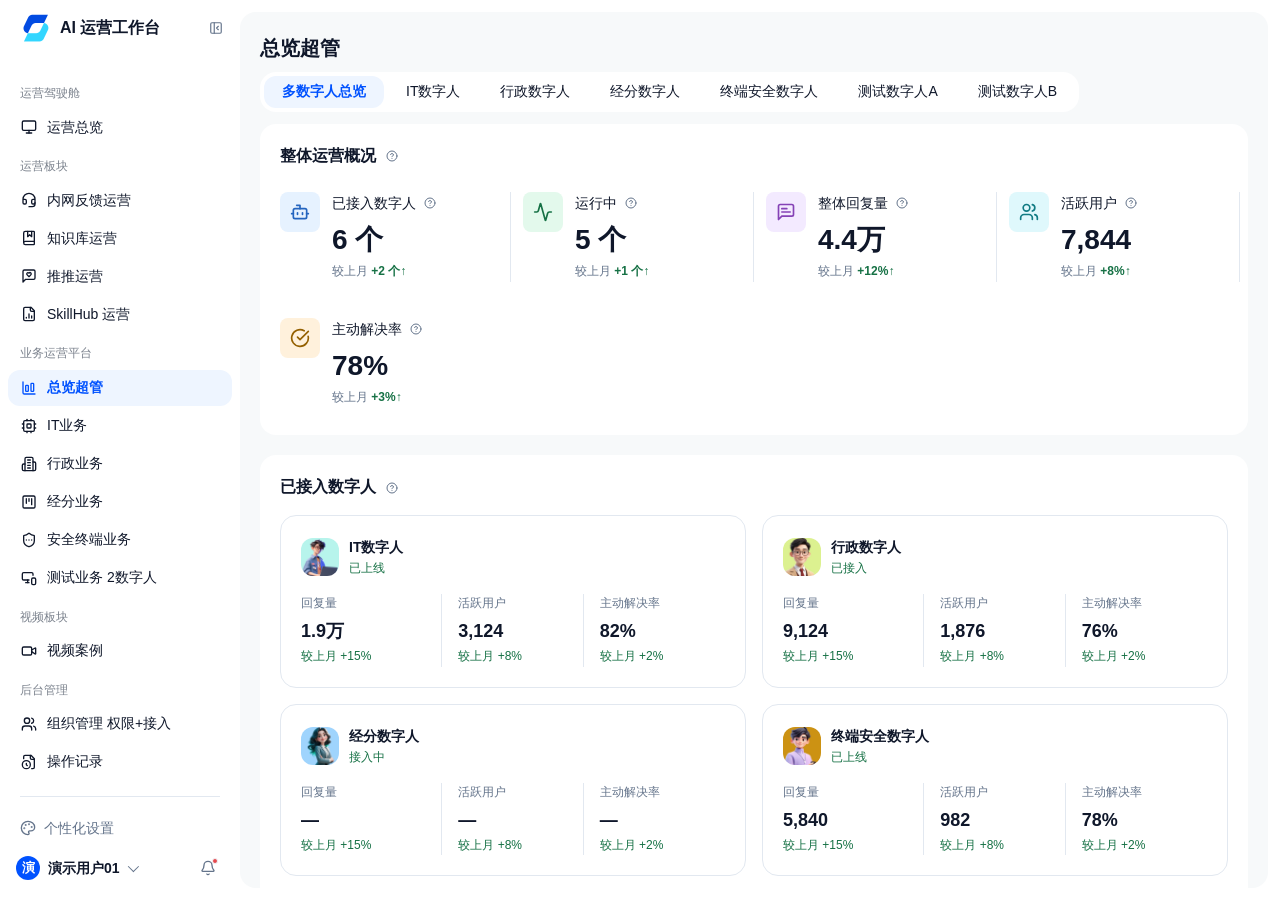
==== commit 7d08ff66: "Reset overview card top spacing" ====
--- a/index.html
+++ b/index.html
@@ -223,7 +223,7 @@
 .u-role,.user-box .lb { display:none; }
 </style>
 <link rel="stylesheet" href="./ui-typography.css?v=20260917-card-subtitle-ellipsis">
-<link rel="stylesheet" href="./workbench.css?v=20260925-bot-tabs-spacing">
+<link rel="stylesheet" href="./workbench.css?v=20260925-overview-card-zero-spacing">
 <link rel="stylesheet" href="./personalization.css?v=20260925-feedback-white">
 <link rel="stylesheet" href="./personalization-factory.css?v=20260917-modal-header">
 <link rel="stylesheet" href="./knowledge-reflow.css?v=20260917-reflow-columns">
--- a/workbench.css
+++ b/workbench.css
@@ -580,7 +580,6 @@
 #page-bot-platform #itab-bot-overview.active { display:grid; gap:20px; }
 #page-bot-platform #itab-bot-overview > .card,
 #page-bot-platform #itab-bot-overview > .grid > .card { margin:0; }
-#page-bot-platform #itab-bot-overview.active > .card:first-child { margin-top:16px; }
 @media (max-width:900px) {
   #page-bot-platform .digital-human-grid { grid-template-columns:1fr; }
   #page-bot-platform .overview-kpi-item { padding:8px 0; }
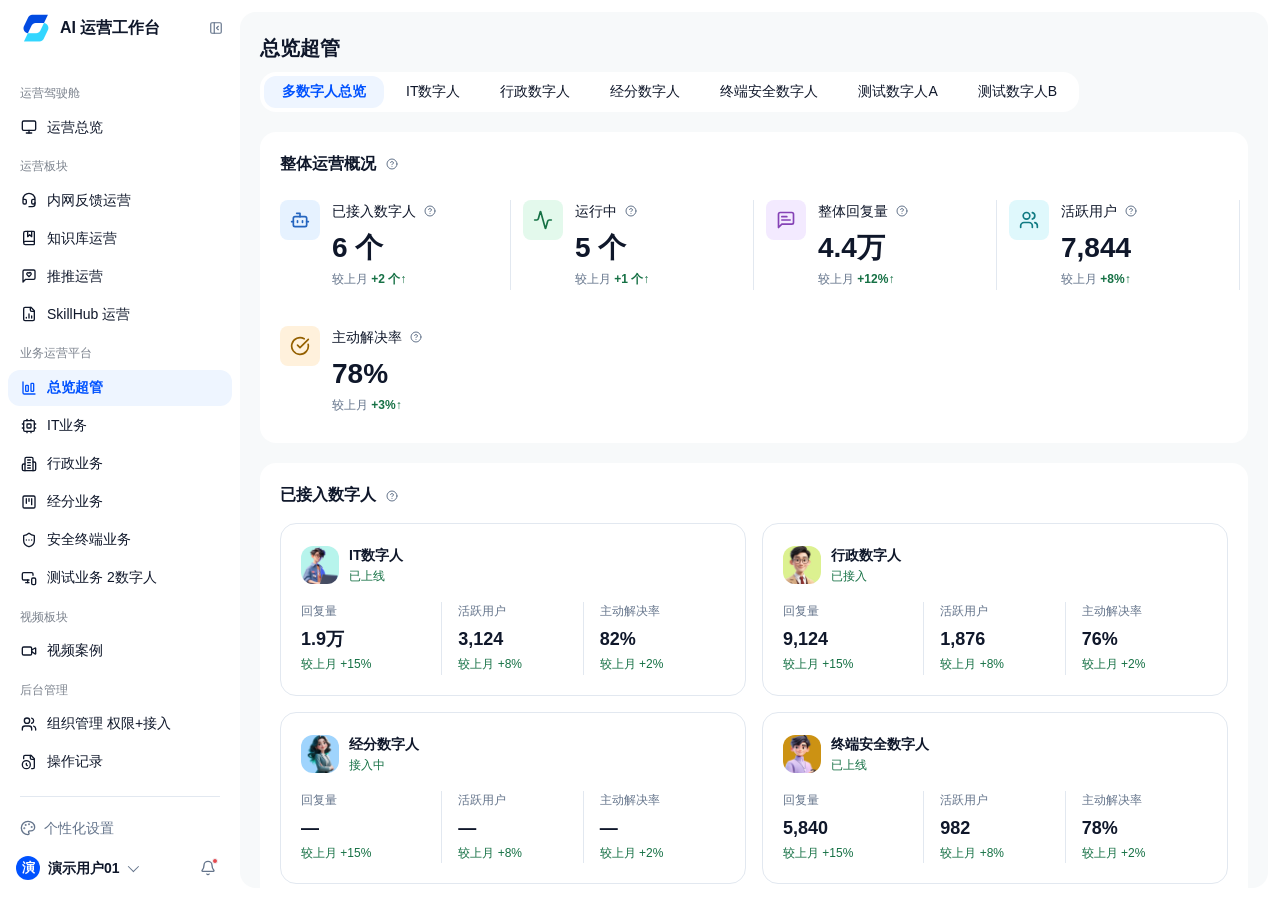
==== commit 6372448f: "Reset bot tab bottom spacing" ====
--- a/index.html
+++ b/index.html
@@ -223,7 +223,7 @@
 .u-role,.user-box .lb { display:none; }
 </style>
 <link rel="stylesheet" href="./ui-typography.css?v=20260917-card-subtitle-ellipsis">
-<link rel="stylesheet" href="./workbench.css?v=20260925-overview-card-zero-spacing">
+<link rel="stylesheet" href="./workbench.css?v=20260925-bot-tabs-zero-spacing">
 <link rel="stylesheet" href="./personalization.css?v=20260925-feedback-white">
 <link rel="stylesheet" href="./personalization-factory.css?v=20260917-modal-header">
 <link rel="stylesheet" href="./knowledge-reflow.css?v=20260917-reflow-columns">
--- a/workbench.css
+++ b/workbench.css
@@ -668,7 +668,7 @@
 .main-shell:has(#page-bot-platform.active) .page-context-switcher .bot-tabs {
   display:flex; height:40px; gap:4px; flex-wrap:nowrap; overflow-x:auto; overflow-y:hidden;
   scrollbar-width:none; border-bottom:0; background:var(--surface-soft);
-  margin-top:8px; margin-bottom:-8px;
+  margin-top:8px; margin-bottom:0;
 }
 .main-shell:has(#page-bot-platform.active) .page-context-switcher .bot-tabs::-webkit-scrollbar { width:0; height:0; }
 .main-shell:has(#page-bot-platform.active) .page-context-switcher .bot-tab {
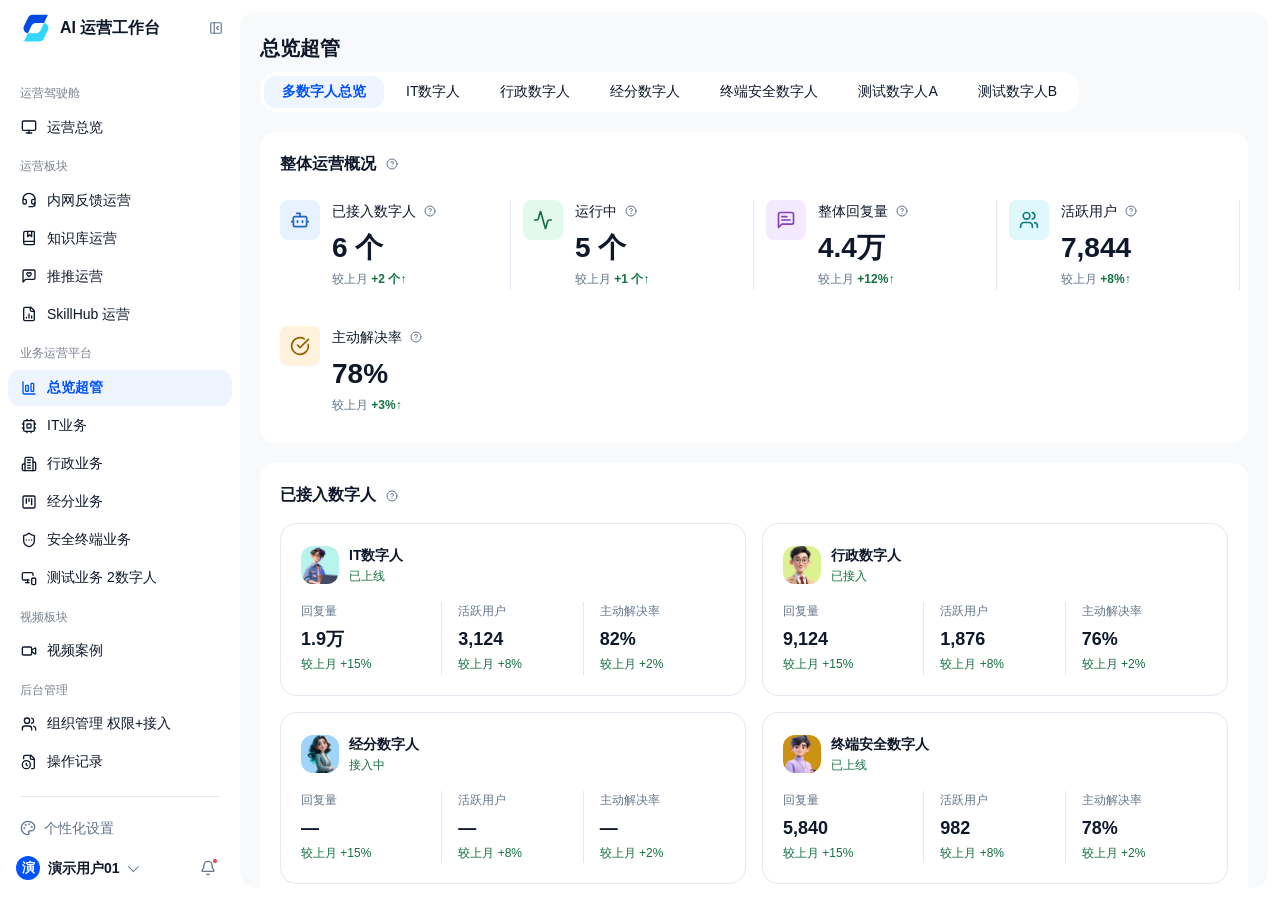
==== commit a978692a: "Reset inner tab top spacing" ====
--- a/index.html
+++ b/index.html
@@ -223,7 +223,7 @@
 .u-role,.user-box .lb { display:none; }
 </style>
 <link rel="stylesheet" href="./ui-typography.css?v=20260917-card-subtitle-ellipsis">
-<link rel="stylesheet" href="./workbench.css?v=20260925-bot-tabs-zero-spacing">
+<link rel="stylesheet" href="./workbench.css?v=20260925-inner-tabs-zero-spacing">
 <link rel="stylesheet" href="./personalization.css?v=20260925-feedback-white">
 <link rel="stylesheet" href="./personalization-factory.css?v=20260917-modal-header">
 <link rel="stylesheet" href="./knowledge-reflow.css?v=20260917-reflow-columns">
--- a/workbench.css
+++ b/workbench.css
@@ -660,7 +660,7 @@
   display:block; margin-top:0; padding:0; overflow:visible;
 }
 .main-shell:has(#page-bot-platform.active) .page-context-switcher .bot-bar { margin-top:0; }
-.main-shell:has(#page-bot-platform.active) .page-context-switcher .inner-tabs { margin-top:8px; }
+.main-shell:has(#page-bot-platform.active) .page-context-switcher .inner-tabs { margin-top:0; }
 .main-shell:has(#page-bot-platform.active) > .bot-header-zone:first-child .topbar { margin-bottom:0; }
 .main-shell:has(#page-bot-platform.active) .page-context-switcher .bot-bar {
   background:transparent; border:0; box-shadow:none; padding:0!important; margin-bottom:16px;
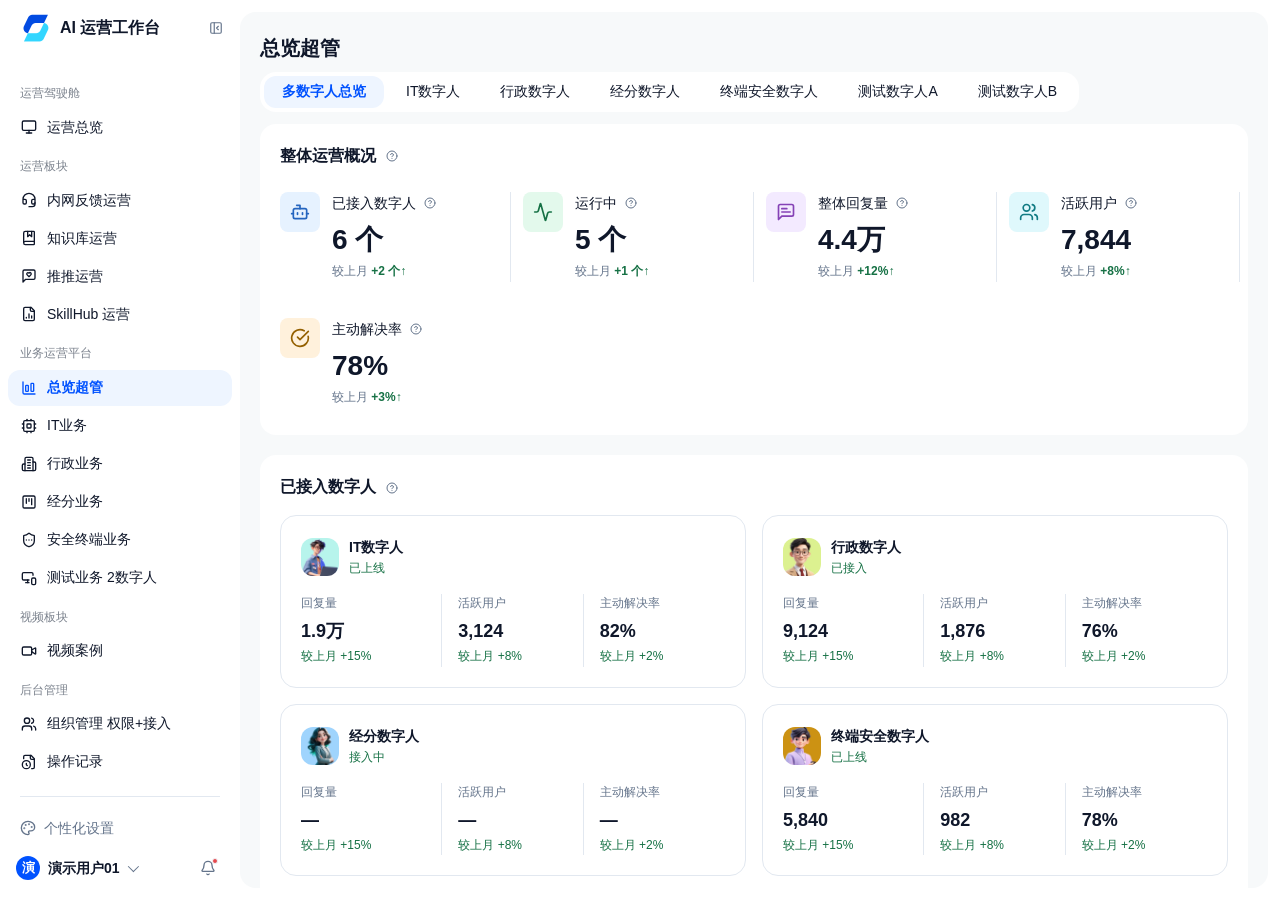
==== commit 6f8ee537: "Set bot tab negative spacing" ====
--- a/index.html
+++ b/index.html
@@ -223,7 +223,7 @@
 .u-role,.user-box .lb { display:none; }
 </style>
 <link rel="stylesheet" href="./ui-typography.css?v=20260917-card-subtitle-ellipsis">
-<link rel="stylesheet" href="./workbench.css?v=20260925-inner-tabs-zero-spacing">
+<link rel="stylesheet" href="./workbench.css?v=20260925-bot-tabs-negative-eight">
 <link rel="stylesheet" href="./personalization.css?v=20260925-feedback-white">
 <link rel="stylesheet" href="./personalization-factory.css?v=20260917-modal-header">
 <link rel="stylesheet" href="./knowledge-reflow.css?v=20260917-reflow-columns">
--- a/workbench.css
+++ b/workbench.css
@@ -668,7 +668,7 @@
 .main-shell:has(#page-bot-platform.active) .page-context-switcher .bot-tabs {
   display:flex; height:40px; gap:4px; flex-wrap:nowrap; overflow-x:auto; overflow-y:hidden;
   scrollbar-width:none; border-bottom:0; background:var(--surface-soft);
-  margin-top:8px; margin-bottom:0;
+  margin-top:8px; margin-bottom:-8px;
 }
 .main-shell:has(#page-bot-platform.active) .page-context-switcher .bot-tabs::-webkit-scrollbar { width:0; height:0; }
 .main-shell:has(#page-bot-platform.active) .page-context-switcher .bot-tab {
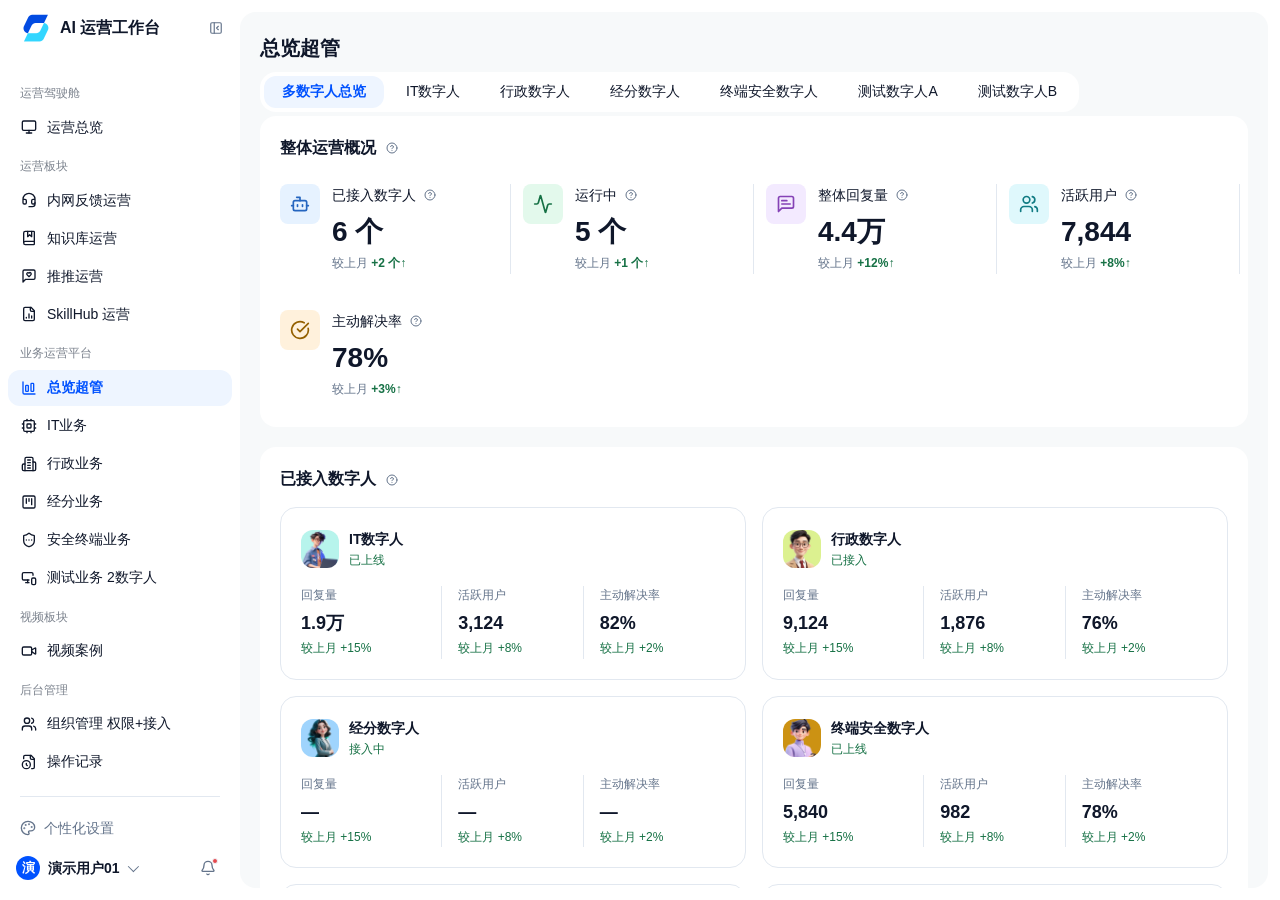
==== commit ba636309: "Set bot tab spacing to negative sixteen" ====
--- a/index.html
+++ b/index.html
@@ -223,7 +223,7 @@
 .u-role,.user-box .lb { display:none; }
 </style>
 <link rel="stylesheet" href="./ui-typography.css?v=20260917-card-subtitle-ellipsis">
-<link rel="stylesheet" href="./workbench.css?v=20260925-bot-tabs-negative-eight">
+<link rel="stylesheet" href="./workbench.css?v=20260925-bot-tabs-negative-sixteen">
 <link rel="stylesheet" href="./personalization.css?v=20260925-feedback-white">
 <link rel="stylesheet" href="./personalization-factory.css?v=20260917-modal-header">
 <link rel="stylesheet" href="./knowledge-reflow.css?v=20260917-reflow-columns">
--- a/workbench.css
+++ b/workbench.css
@@ -660,7 +660,7 @@
   display:block; margin-top:0; padding:0; overflow:visible;
 }
 .main-shell:has(#page-bot-platform.active) .page-context-switcher .bot-bar { margin-top:0; }
-.main-shell:has(#page-bot-platform.active) .page-context-switcher .inner-tabs { margin-top:0; }
+.main-shell:has(#page-bot-platform.active) .page-context-switcher .inner-tabs { margin-top:8px; }
 .main-shell:has(#page-bot-platform.active) > .bot-header-zone:first-child .topbar { margin-bottom:0; }
 .main-shell:has(#page-bot-platform.active) .page-context-switcher .bot-bar {
   background:transparent; border:0; box-shadow:none; padding:0!important; margin-bottom:16px;
@@ -668,7 +668,7 @@
 .main-shell:has(#page-bot-platform.active) .page-context-switcher .bot-tabs {
   display:flex; height:40px; gap:4px; flex-wrap:nowrap; overflow-x:auto; overflow-y:hidden;
   scrollbar-width:none; border-bottom:0; background:var(--surface-soft);
-  margin-top:8px; margin-bottom:-8px;
+  margin-top:8px; margin-bottom:-16px;
 }
 .main-shell:has(#page-bot-platform.active) .page-context-switcher .bot-tabs::-webkit-scrollbar { width:0; height:0; }
 .main-shell:has(#page-bot-platform.active) .page-context-switcher .bot-tab {
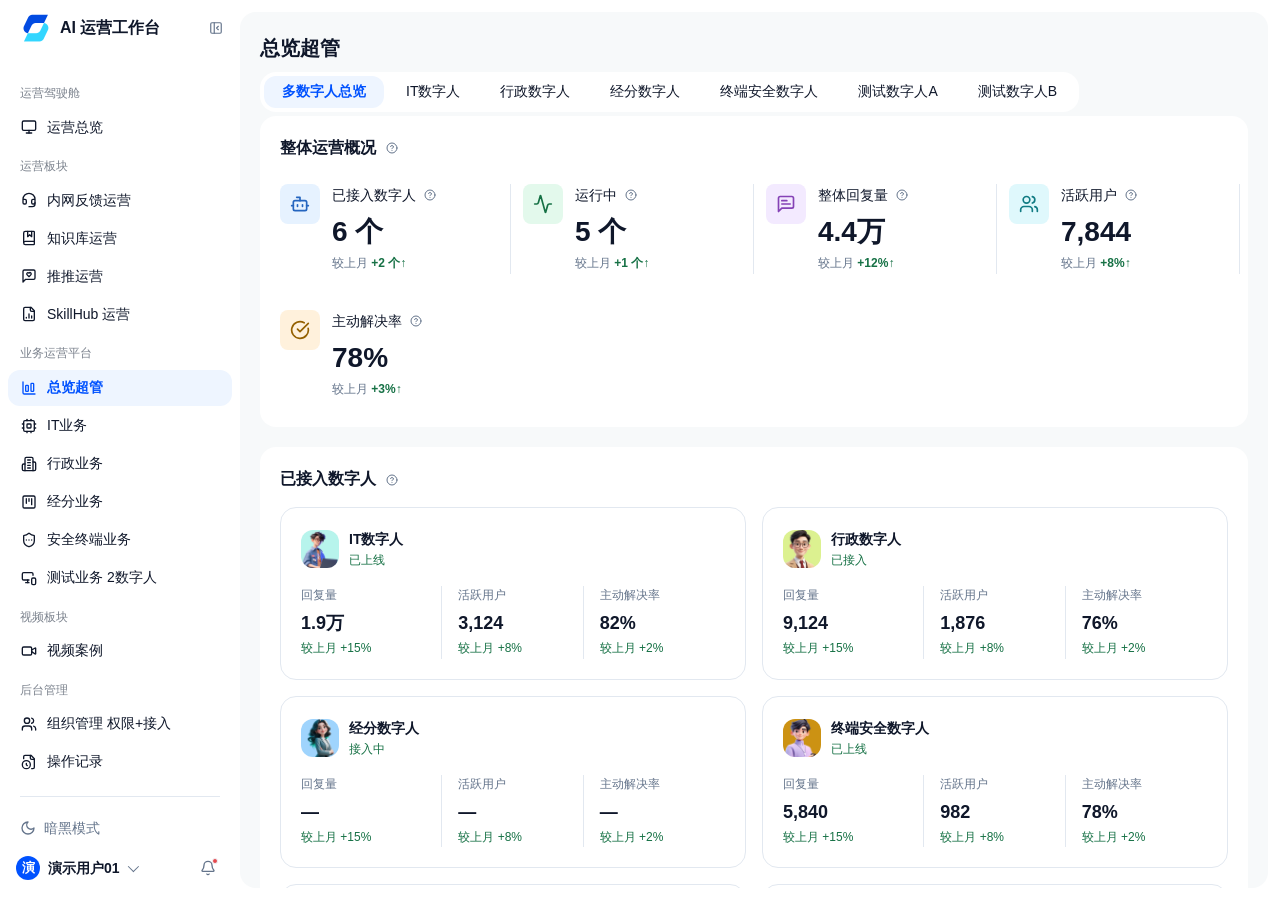
==== commit c380e453: "feat: 主站切换明暗模式并保留个性化分支" ====
--- a/index.html
+++ b/index.html
@@ -4,7 +4,7 @@
 <meta charset="UTF-8">
 <meta name="viewport" content="width=device-width, initial-scale=1.0">
 <link rel="icon" href="data:,">
-<script src="./personalization-state.js?v=20260917-public-defaults-v2"></script>
+<script src="./personalization-state.js?v=20260928-dark-mode"></script>
 <title>数字人运营平台 · 业务开放版原型 v3</title>
 <script src="./chart.umd.min.js"></script>
 
@@ -225,7 +225,6 @@
 <link rel="stylesheet" href="./ui-typography.css?v=20260917-card-subtitle-ellipsis">
 <link rel="stylesheet" href="./workbench.css?v=20260925-bot-tabs-negative-sixteen">
 <link rel="stylesheet" href="./personalization.css?v=20260925-feedback-white">
-<link rel="stylesheet" href="./personalization-factory.css?v=20260917-modal-header">
 <link rel="stylesheet" href="./knowledge-reflow.css?v=20260917-reflow-columns">
 <link rel="stylesheet" href="./controls.css?v=20260917-reflow-form-spacing">
 </head>
@@ -2322,7 +2321,7 @@
 <script src="./lucide.min.js"></script>
 <script src="./workbench-icons.js"></script>
 <script src="./workbench-ui.js?v=20260917-card-label-tooltip"></script>
-<script src="./personalization-ui.js?v=20260914-font-select-1"></script>
+<script src="./personalization-ui.js?v=20260928-dark-mode"></script>
 <script>
 (() => {
   const iconMap = [
@@ -2350,12 +2349,5 @@
   new MutationObserver(decorate).observe(document.body, {childList:true, subtree:true});
 })();
 </script>
-<script>
-if(new URLSearchParams(location.search).get('personalizationTest')==='1'){
-  const script=document.createElement('script');
-  script.src='./personalization-regression.js?v=20260910-1';
-  document.body.append(script);
-}
-</script>
 </body>
 </html>
